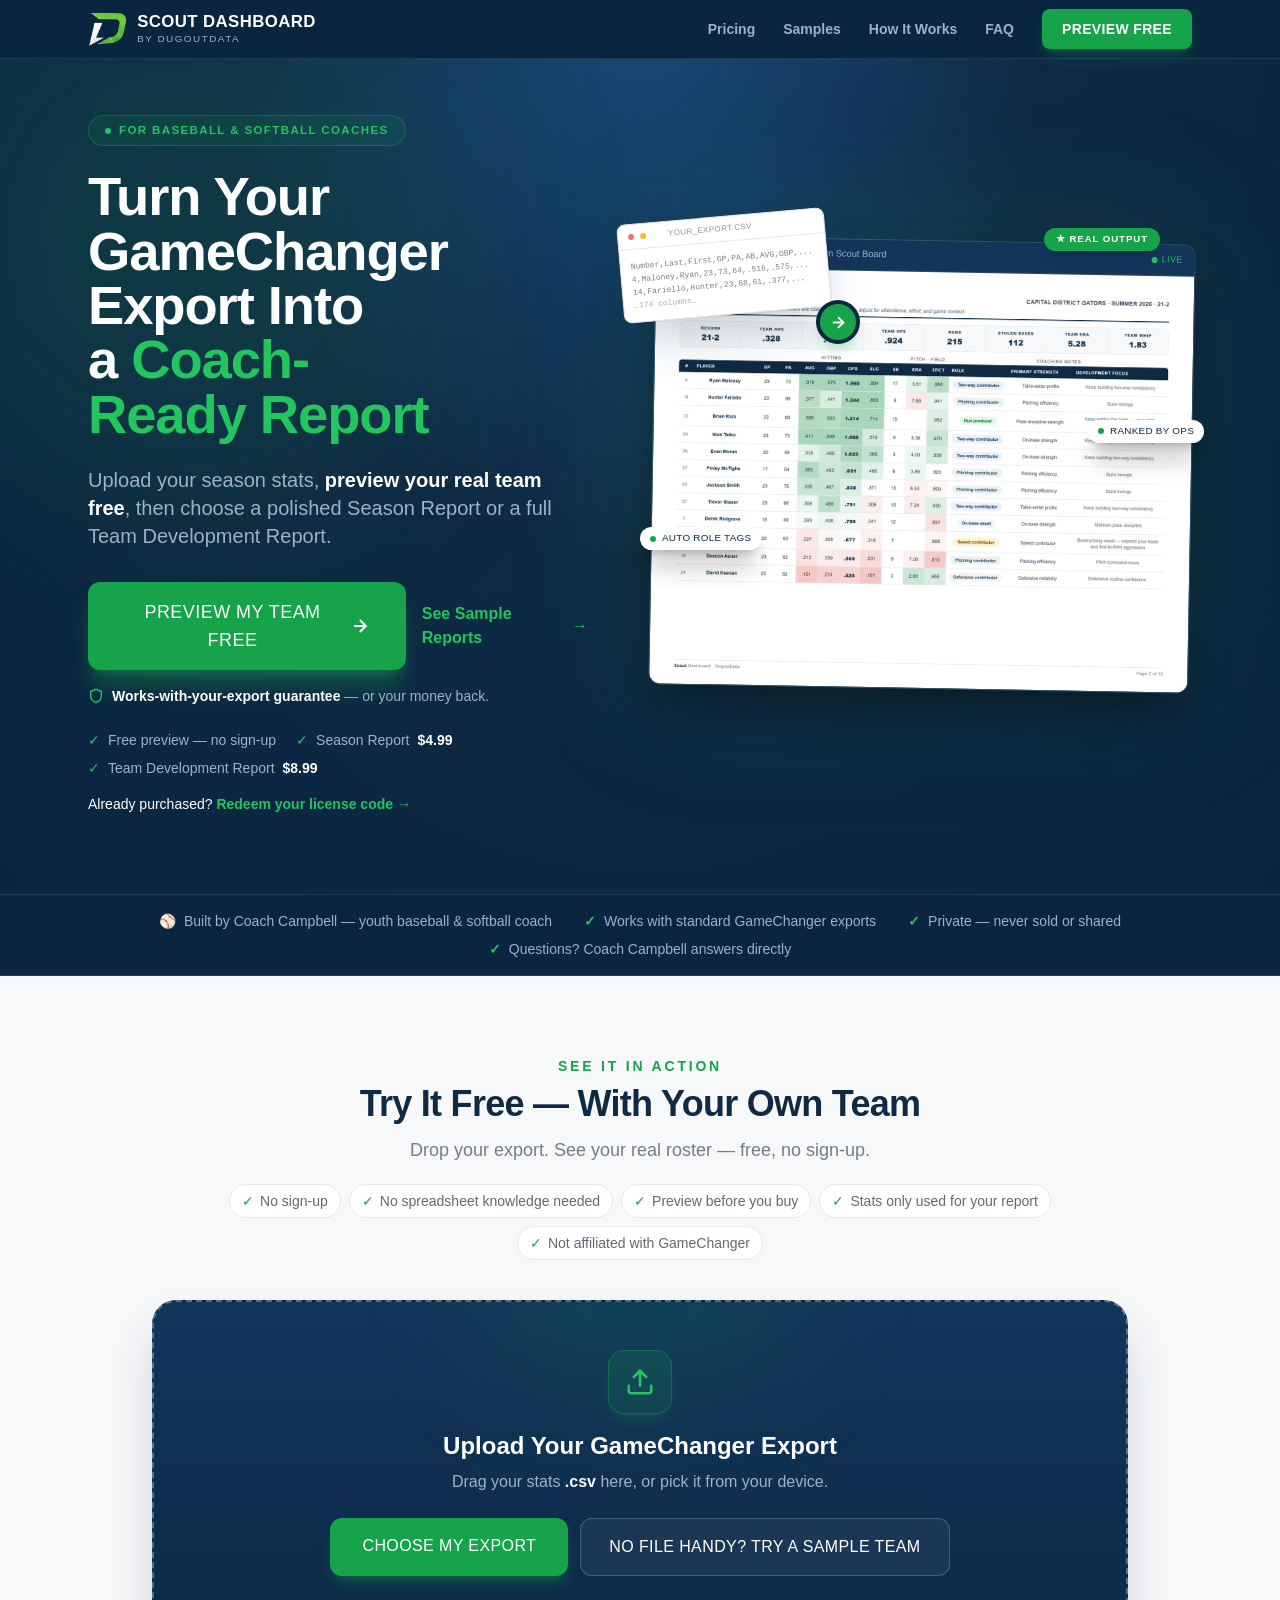
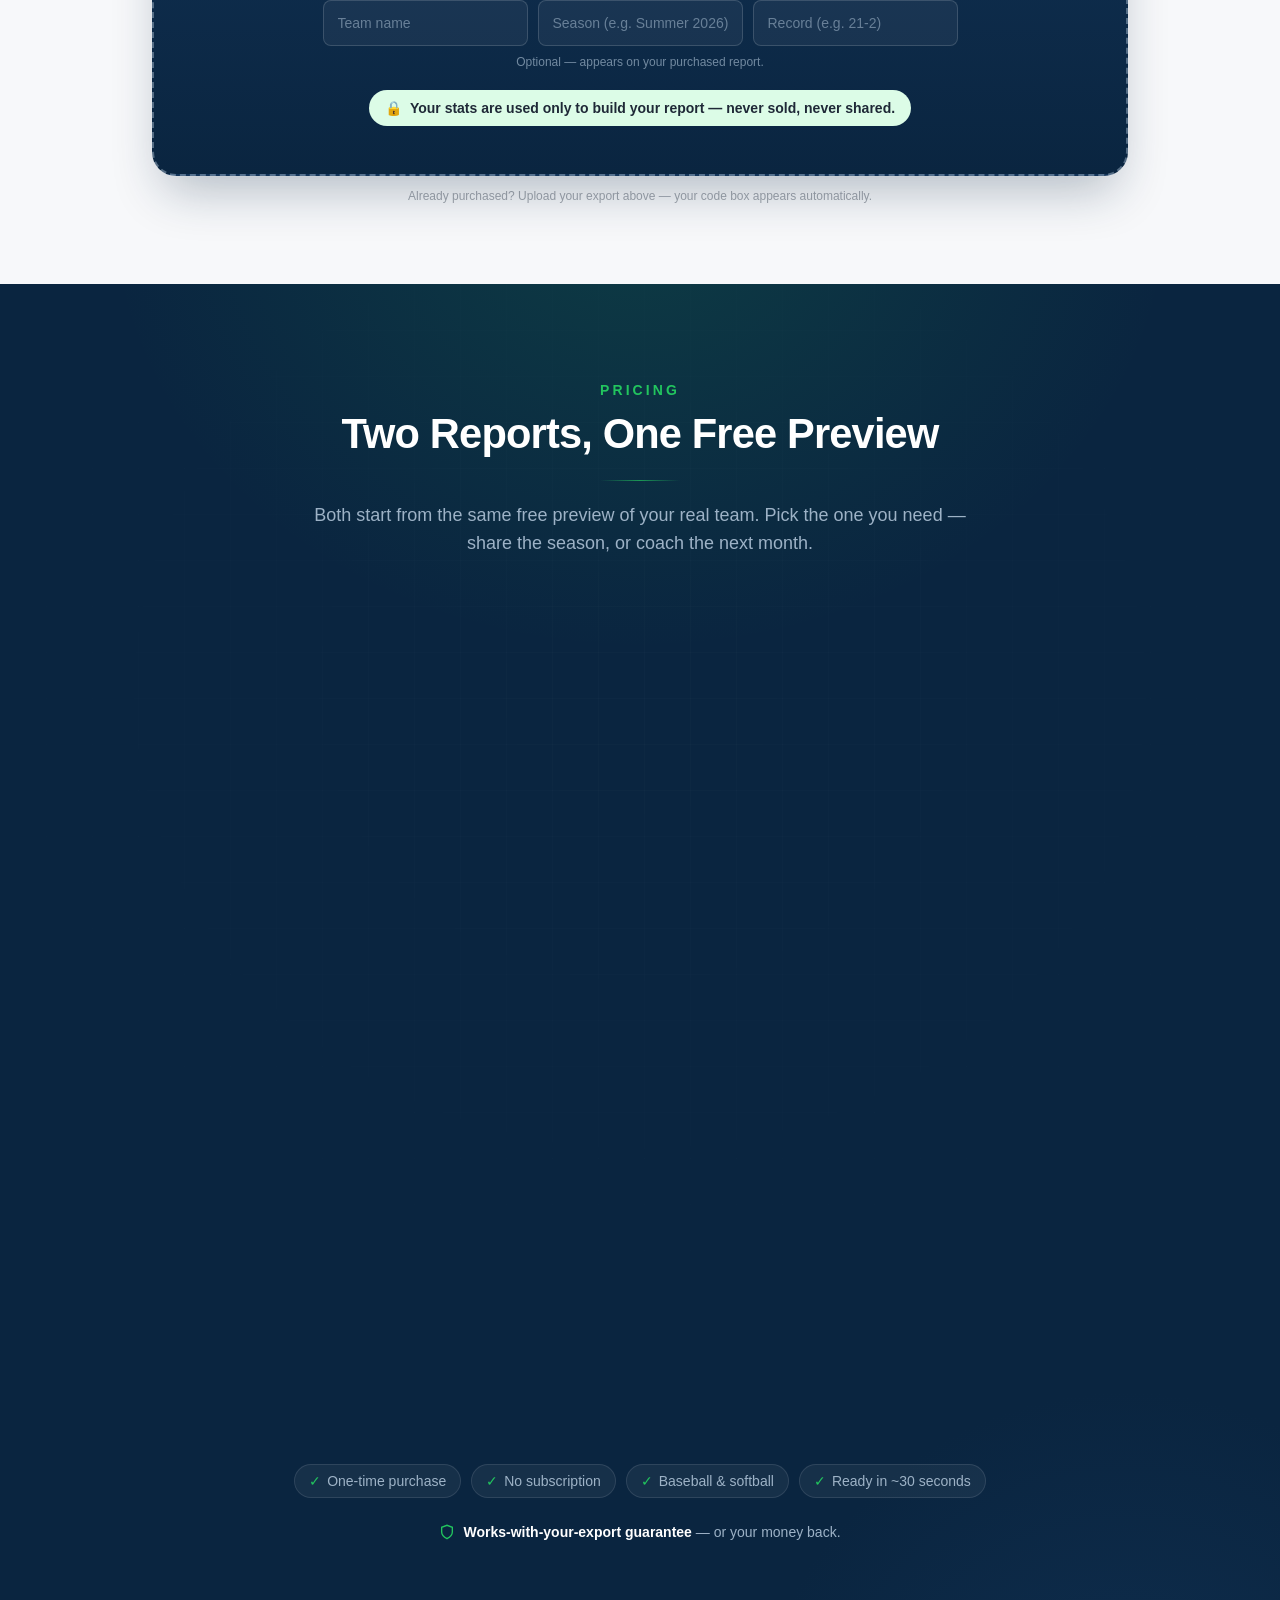
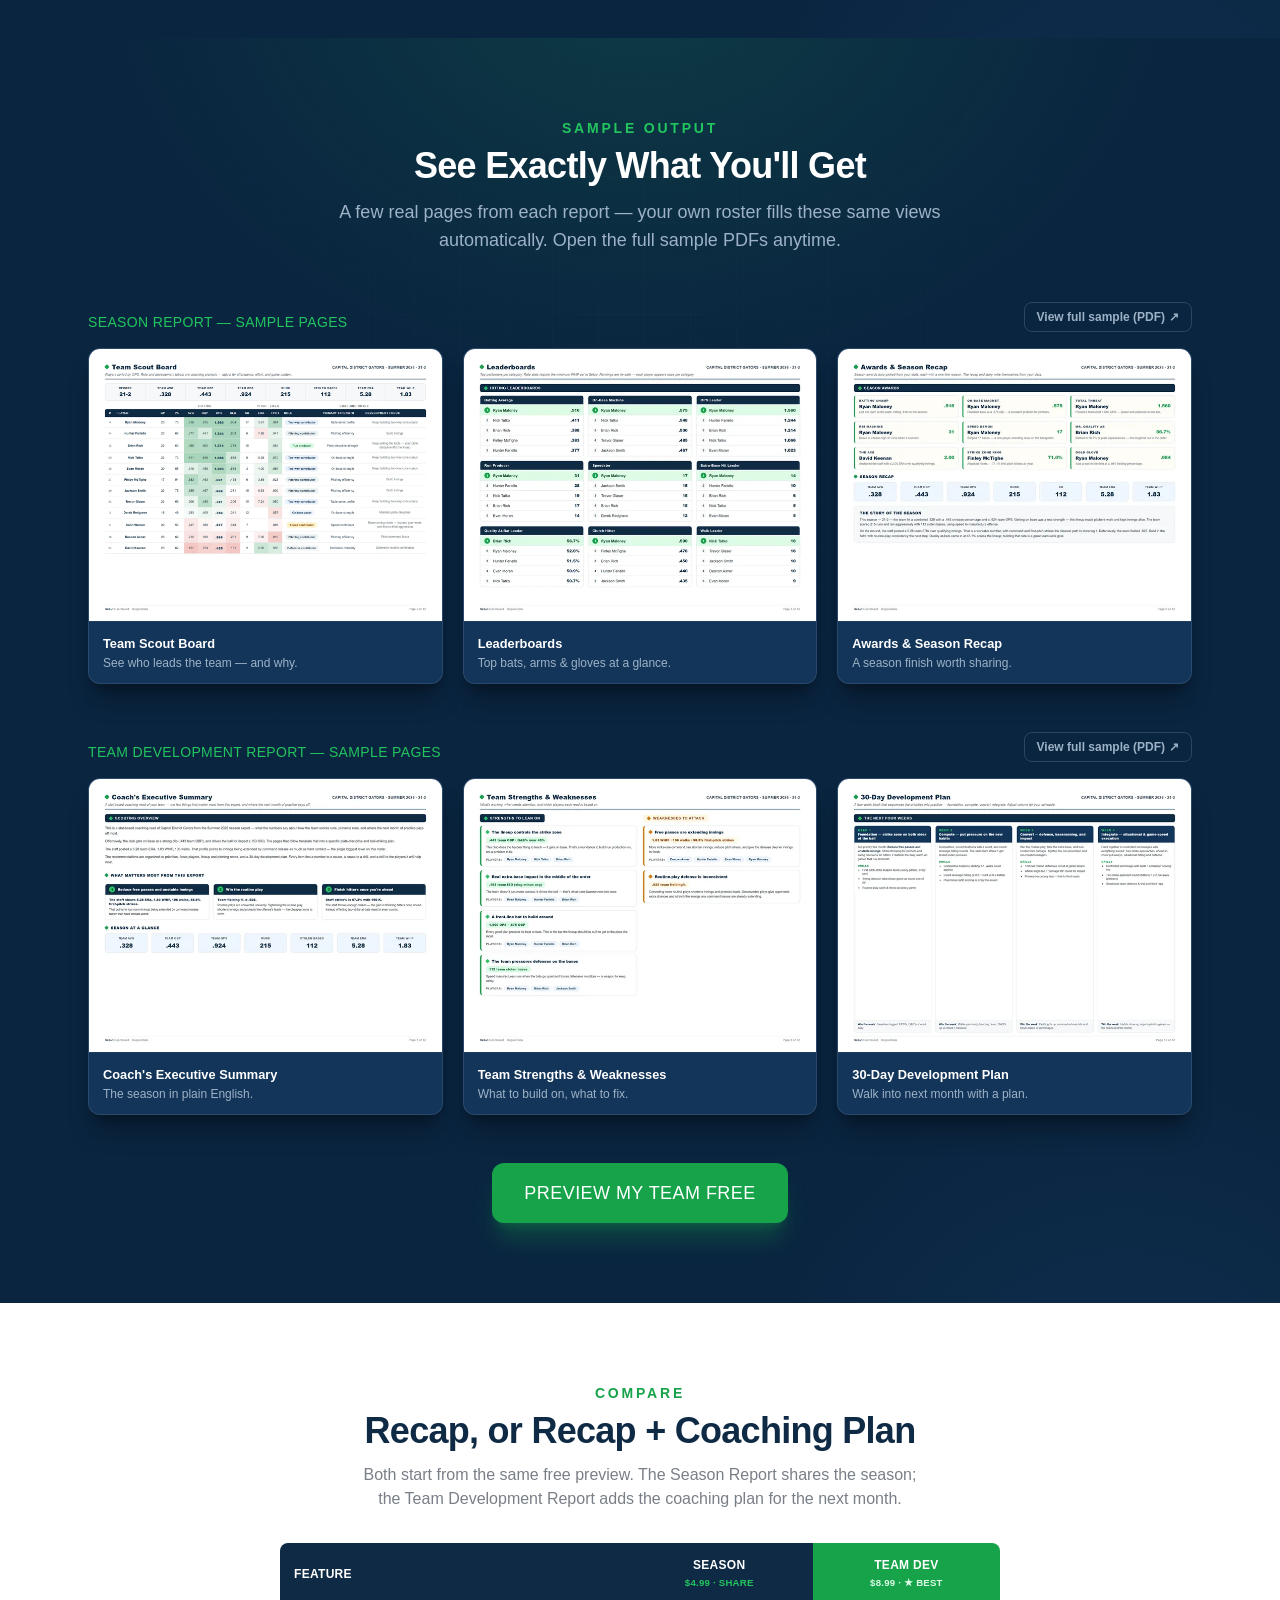
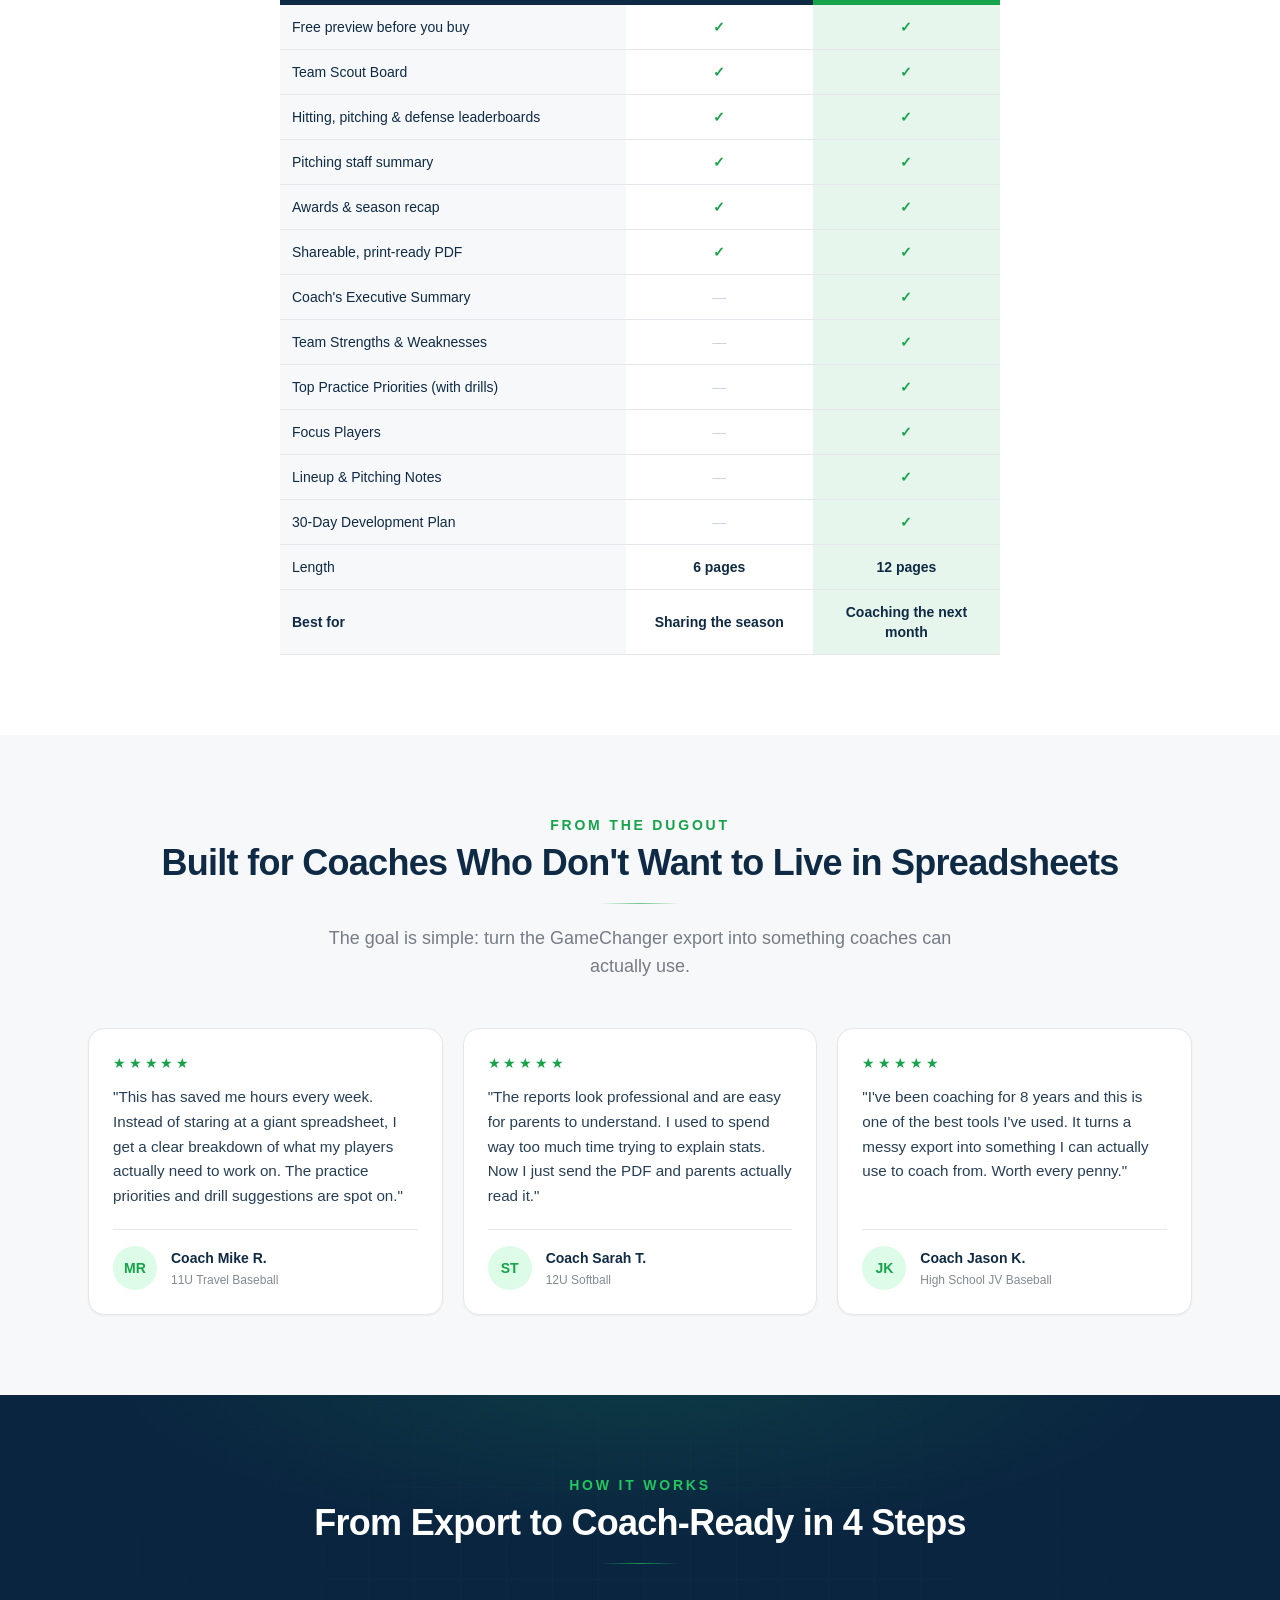
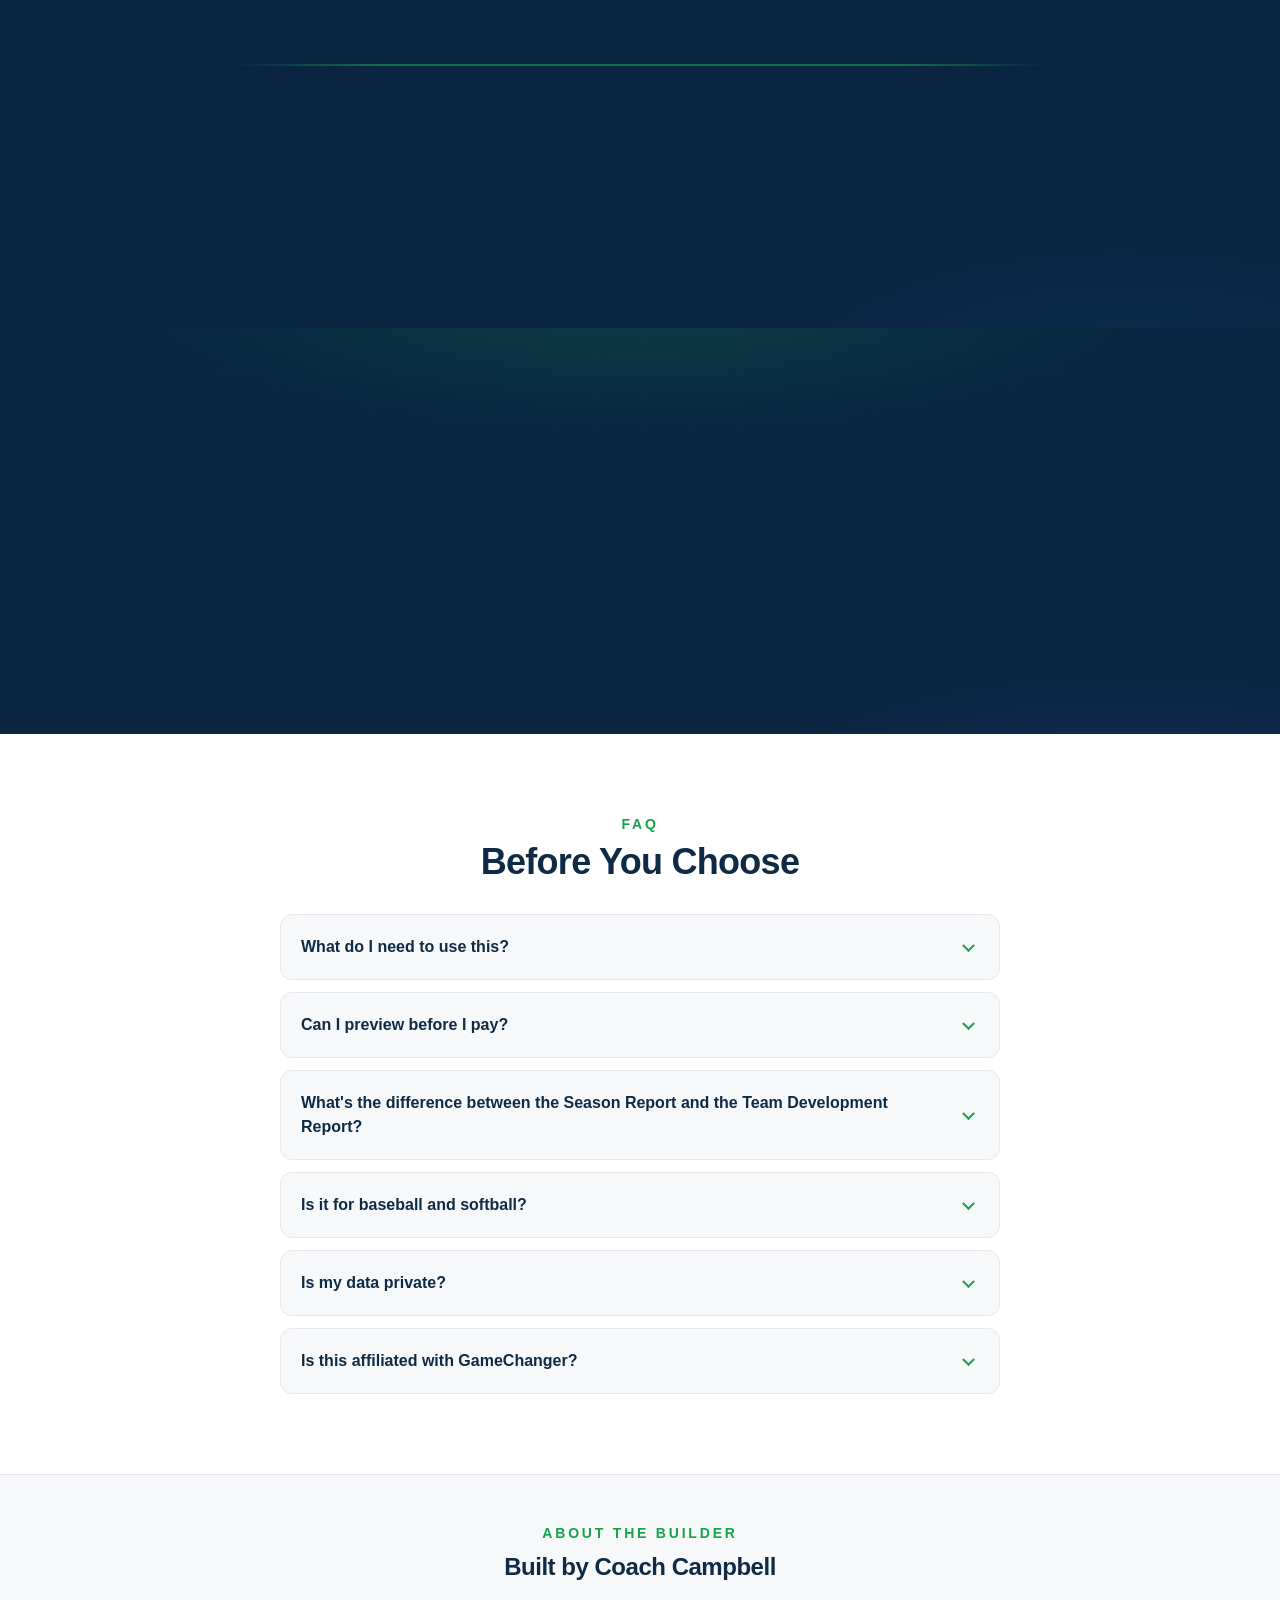
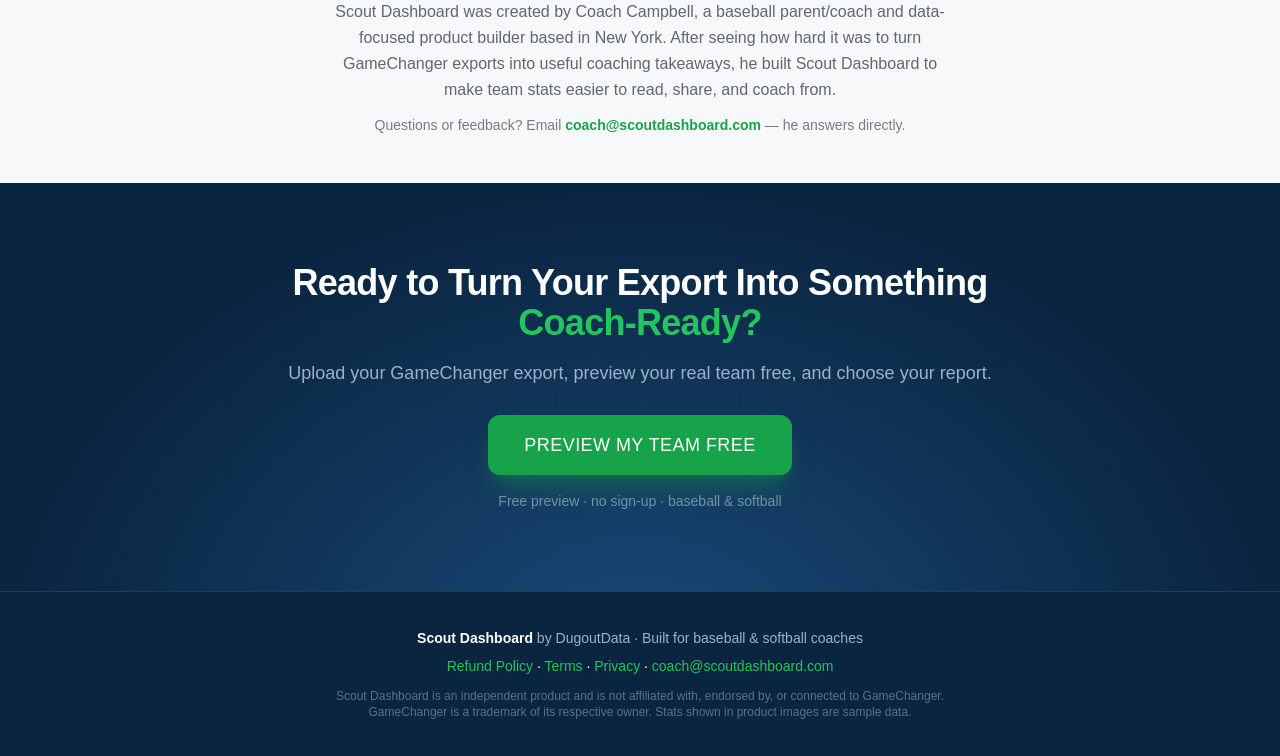
==== index.html @ 9c399e9b "Add inbox confirmation to download success message" ====
<!DOCTYPE html>
<html lang="en">
<head>
<meta charset="UTF-8">
<meta name="viewport" content="width=device-width, initial-scale=1.0">
<title>Scout Dashboard — GameChanger Export → Coach-Ready Report</title>
<meta name="description" content="Upload your GameChanger export and preview your real team free — then choose a Season Report ($4.99) or Team Development Report ($8.99). No sign-up.">
<link rel="canonical" href="https://www.scoutdashboard.com/">
<meta property="og:type" content="website">
<meta property="og:url" content="https://www.scoutdashboard.com/">
<meta property="og:site_name" content="Scout Dashboard by DugoutData">
<meta property="og:title" content="Scout Dashboard — Your GameChanger Export, Coach-Ready">
<meta property="og:description" content="Upload your export. Preview your real team free. Choose the report you need.">
<meta property="og:image" content="https://www.scoutdashboard.com/img/season1.png">
<meta property="og:image:width" content="2112">
<meta property="og:image:height" content="1632">
<meta name="twitter:card" content="summary_large_image">
<meta name="twitter:title" content="Scout Dashboard — Your GameChanger Export, Coach-Ready">
<meta name="twitter:description" content="Upload your GameChanger export and preview your real team free — then choose a Season Report ($4.99) or Team Development Report ($8.99). No sign-up.">
<meta name="twitter:image" content="https://www.scoutdashboard.com/img/season1.png">
<script type="application/ld+json">
{
  "@context": "https://schema.org",
  "@type": "Product",
  "name": "Scout Dashboard",
  "brand": { "@type": "Brand", "name": "DugoutData" },
  "description": "Turn your GameChanger stats export into coach-ready reports for baseball and softball coaches.",
  "image": [
    "https://www.scoutdashboard.com/img/season1.webp",
    "https://www.scoutdashboard.com/img/season2.webp",
    "https://www.scoutdashboard.com/img/season5.webp",
    "https://www.scoutdashboard.com/img/team_dev1.webp",
    "https://www.scoutdashboard.com/img/team_dev6.webp"
  ],
  "url": "https://www.scoutdashboard.com/",
  "hasMerchantReturnPolicy": {
    "@type": "MerchantReturnPolicy",
    "applicableCountry": "US",
    "returnPolicyCategory": "https://schema.org/MerchantReturnFiniteReturnWindow",
    "merchantReturnDays": 14,
    "returnMethod": "https://schema.org/ReturnShipmentNotRequired",
    "returnFees": "https://schema.org/FreeReturn"
  },
  "offers": [
    {
      "@type": "Offer",
      "name": "Season Report",
      "sku": "season-report",
      "price": "4.99",
      "priceCurrency": "USD",
      "availability": "https://schema.org/InStock",
      "priceValidUntil": "2027-01-01",
      "url": "https://www.scoutdashboard.com/#demo",
      "seller": { "@type": "Organization", "name": "DugoutData" },
      "shippingDetails": {
        "@type": "OfferShippingDetails",
        "shippingRate": { "@type": "MonetaryAmount", "value": "0", "currency": "USD" },
        "shippingDestination": { "@type": "DefinedRegion", "addressCountry": "US" },
        "deliveryTime": {
          "@type": "ShippingDeliveryTime",
          "handlingTime": { "@type": "QuantitativeValue", "minValue": 0, "maxValue": 0, "unitCode": "MIN" },
          "transitTime": { "@type": "QuantitativeValue", "minValue": 0, "maxValue": 1, "unitCode": "MIN" }
        }
      }
    },
    {
      "@type": "Offer",
      "name": "Team Development Report",
      "sku": "team-dev-report",
      "price": "8.99",
      "priceCurrency": "USD",
      "availability": "https://schema.org/InStock",
      "priceValidUntil": "2027-01-01",
      "url": "https://www.scoutdashboard.com/#demo",
      "seller": { "@type": "Organization", "name": "DugoutData" },
      "shippingDetails": {
        "@type": "OfferShippingDetails",
        "shippingRate": { "@type": "MonetaryAmount", "value": "0", "currency": "USD" },
        "shippingDestination": { "@type": "DefinedRegion", "addressCountry": "US" },
        "deliveryTime": {
          "@type": "ShippingDeliveryTime",
          "handlingTime": { "@type": "QuantitativeValue", "minValue": 0, "maxValue": 0, "unitCode": "MIN" },
          "transitTime": { "@type": "QuantitativeValue", "minValue": 0, "maxValue": 1, "unitCode": "MIN" }
        }
      }
    }
  ]
}
</script>
<script type="application/ld+json">
{
  "@context": "https://schema.org",
  "@type": "FAQPage",
  "mainEntity": [
    {
      "@type": "Question",
      "name": "What do I need to use this?",
      "acceptedAnswer": {
        "@type": "Answer",
        "text": "A GameChanger baseball or softball stats export (the .csv you download from GameChanger). Upload it here and preview your team for free."
      }
    },
    {
      "@type": "Question",
      "name": "Can I preview before I pay?",
      "acceptedAnswer": {
        "@type": "Answer",
        "text": "Yes. Upload your export and preview your team leaderboard and top player cards before choosing a product. No sign-up required."
      }
    },
    {
      "@type": "Question",
      "name": "What's the difference between the Season Report and the Team Development Report?",
      "acceptedAnswer": {
        "@type": "Answer",
        "text": "The Season Report is a polished 6-page recap — Scout Board, leaderboards, pitching staff, and awards. The Team Development Report includes all of that (12 pages total) plus a coaching analysis: executive summary, strengths and weaknesses, practice priorities with drills, focus players, lineup and pitching notes, and a 30-day plan."
      }
    },
    {
      "@type": "Question",
      "name": "Is it for baseball and softball?",
      "acceptedAnswer": {
        "@type": "Answer",
        "text": "Both. GameChanger exports the same stat categories for each, so everything works identically — travel, rec, Little League, or school ball."
      }
    },
    {
      "@type": "Question",
      "name": "Is my data private?",
      "acceptedAnswer": {
        "@type": "Answer",
        "text": "Yes. Your stats are used only to generate your preview and files. They are never sold or shared, and there's no account to create."
      }
    },
    {
      "@type": "Question",
      "name": "Is this affiliated with GameChanger?",
      "acceptedAnswer": {
        "@type": "Answer",
        "text": "No. Scout Dashboard is an independent product built to work with GameChanger exports. It is not affiliated with, endorsed by, or connected to GameChanger."
      }
    }
  ]
}
</script>
<script type="application/ld+json">
[
  {
    "@context": "https://schema.org",
    "@type": "Organization",
    "@id": "https://www.scoutdashboard.com/#organization",
    "name": "DugoutData",
    "url": "https://www.scoutdashboard.com/",
    "logo": "https://www.scoutdashboard.com/img/logo.png",
    "contactPoint": {
      "@type": "ContactPoint",
      "email": "coach@scoutdashboard.com",
      "contactType": "customer support"
    }
  },
  {
    "@context": "https://schema.org",
    "@type": "WebSite",
    "@id": "https://www.scoutdashboard.com/#website",
    "name": "Scout Dashboard",
    "url": "https://www.scoutdashboard.com/",
    "publisher": { "@id": "https://www.scoutdashboard.com/#organization" }
  }
]
</script>
<script type="application/ld+json">
{
  "@context": "https://schema.org",
  "@type": "BreadcrumbList",
  "itemListElement": [
    { "@type": "ListItem", "position": 1, "name": "Home", "item": "https://www.scoutdashboard.com/" },
    { "@type": "ListItem", "position": 2, "name": "Scout Dashboard", "item": "https://www.scoutdashboard.com/" }
  ]
}
</script>
<link rel="preload" as="image" href="img/season1.webp" fetchpriority="high">
<link rel="icon" href="img/logo.png" type="image/png">
<link rel="stylesheet" href="/fonts.css">
<link rel="stylesheet" href="/tailwind.min.css">

<!-- Google Analytics GA4 -->
<script async src="https://www.googletagmanager.com/gtag/js?id=G-H90TGMFLSC"></script>
<script>
  window.dataLayer = window.dataLayer || [];
  function gtag(){dataLayer.push(arguments);}
  gtag('js', new Date());
  gtag('config', 'G-H90TGMFLSC');
</script>

<!-- META / TIKTOK PIXEL BASE CODE GOES HERE (before paid traffic) -->

<!-- ════════════════════════════════════════════════════════════════
     RETAINED CSS — styles the content the interactive tool GENERATES at
     runtime (preview tiles, leaderboard table, player cards) and the
     hidden printable report. These are emitted by JS as fixed class
     names, so they live here rather than as Tailwind utilities. Do not
     rename without updating the tool's render functions.
     ════════════════════════════════════════════════════════════════ -->
<style>
  html{scroll-behavior:smooth;scroll-padding-top:74px}
  body{font-family:'Inter',Arial,sans-serif}
  h1,h2,h3,.font-display{font-family:'Oswald',Arial,sans-serif}
  h1,h2{letter-spacing:-.02em}

  /* dropzone drag state (JS toggles .drag) */
  #dropzone.drag{border-color:#16A34A!important;background:#0d2f4d!important}

  /* ── preview: glance stat tiles ── */
  .glance{display:grid;grid-template-columns:repeat(3,1fr);gap:14px;margin:4px 0 26px}
  .gtile{background:#0F2A44;border-radius:14px;padding:20px;text-align:center;color:#fff}
  .gtile .gl{font-size:.72rem;color:#9DB2C6;text-transform:uppercase;letter-spacing:1.2px;margin-bottom:6px}
  .gtile .gv{font-family:'Oswald',sans-serif;font-size:1.5rem;font-weight:700;color:#22C55E;line-height:1.15}
  .gtile .gs{font-size:.8rem;color:#9DB2C6;margin-top:4px}

  /* ── preview/report section heads ── */
  .res-h{font-family:'Oswald',sans-serif;text-transform:uppercase;letter-spacing:.5px;color:#0F2A44;font-size:1.2rem;margin:8px 0 12px;display:flex;align-items:center;gap:10px}
  .res-h .tag{background:#DCFCE7;color:#16A34A;font-size:.62rem;font-weight:700;letter-spacing:1px;padding:3px 10px;border-radius:999px;font-family:'Inter',sans-serif}

  /* ── preview/report leaderboard table ── */
  .lb{background:#fff;border:1px solid #E5E7EB;border-radius:14px;overflow:hidden;box-shadow:0 4px 18px rgba(15,42,68,.06)}
  .lb table{width:100%;border-collapse:collapse}
  .lb th{background:#34495E;color:#fff;font-family:'Oswald',sans-serif;font-size:.74rem;letter-spacing:.5px;text-transform:uppercase;padding:11px 12px;text-align:center}
  .lb th:nth-child(2){text-align:left}
  .lb td{padding:11px 12px;text-align:center;font-size:.9rem;border-bottom:1px solid #E5E7EB;color:#374151}
  .lb td:nth-child(2){text-align:left;font-weight:600;color:#1F2937}
  .lb tr:last-child td{border-bottom:none}
  .lb tr.top td{background:#DCFCE7}
  .lb .rk{font-family:'Oswald',sans-serif;font-weight:700;color:#6B7280}
  .lb .ops{font-weight:700;color:#16A34A}

  /* ── preview/report player cards ── */
  .pcards{display:grid;grid-template-columns:repeat(3,1fr);gap:16px}
  .pcard{background:#fff;border:1px solid #E5E7EB;border-radius:14px;overflow:hidden;box-shadow:0 4px 18px rgba(15,42,68,.06)}
  .pcard .ph{background:#0F2A44;color:#fff;padding:14px 16px;display:flex;align-items:center;gap:12px}
  .pcard .pn{width:40px;height:40px;border-radius:50%;background:#16A34A;display:flex;align-items:center;justify-content:center;font-family:'Oswald',sans-serif;font-weight:700;font-size:1.05rem;flex-shrink:0;color:#fff}
  .pcard .pnm{font-family:'Oswald',sans-serif;font-size:1rem;line-height:1.2;text-transform:uppercase}
  .pcard .pgp{font-size:.72rem;color:#9DB2C6}
  .pcard .ptiles{display:grid;grid-template-columns:1fr 1fr;gap:1px;background:#E5E7EB}
  .pcard .pt{background:#fff;padding:11px;text-align:center}
  .pcard .pt .l{font-size:.66rem;color:#6B7280;text-transform:uppercase;letter-spacing:.5px}
  .pcard .pt .v{font-family:'Oswald',sans-serif;font-size:1.2rem;font-weight:700;color:#1F2937}
  .pcard .pt.arm .v{color:#B7791F}

  /* ════ on-brand elevation: shared atmosphere, motion & card polish ════ */
  /* reusable atmospheric backdrop for dark sections (glow + faint grid) */
  .atmos{position:relative;overflow:hidden}
  .atmos::before{content:"";position:absolute;inset:0;pointer-events:none;
    background:
      radial-gradient(58% 46% at 50% -6%, rgba(34,197,94,.14), transparent 72%),
      radial-gradient(42% 42% at 88% 112%, rgba(19,53,90,.6), transparent 72%);}
  .atmos::after{content:"";position:absolute;inset:0;pointer-events:none;opacity:.5;
    background-image:linear-gradient(rgba(255,255,255,.03) 1px,transparent 1px),
      linear-gradient(90deg,rgba(255,255,255,.03) 1px,transparent 1px);
    background-size:46px 46px;
    -webkit-mask-image:radial-gradient(70% 60% at 50% 30%,#000,transparent 82%);
    mask-image:radial-gradient(70% 60% at 50% 30%,#000,transparent 82%);}
  .atmos > *{position:relative;z-index:1}

  /* card lift + image zoom on hover */
  .lift{transition:transform .4s cubic-bezier(.2,.7,.2,1),box-shadow .4s,border-color .4s}
  .lift:hover{transform:translateY(-6px)}
  .pcardx{transition:transform .4s cubic-bezier(.2,.7,.2,1),box-shadow .4s,border-color .4s}
  .pcardx:hover{transform:translateY(-6px)}
  .shot{transition:transform .55s cubic-bezier(.2,.7,.2,1);will-change:transform}
  .pcardx:hover .shot{transform:scale(1.05)}
  .zoom img{transition:transform .55s cubic-bezier(.2,.7,.2,1)}
  .zoom:hover img{transform:scale(1.06)}
  .tierbar{height:4px;width:100%;flex:0 0 auto}

  /* How-it-works connector line (desktop only) */
  .steps{position:relative}
  @media(min-width:1024px){
    .steps::before{content:"";position:absolute;top:52px;left:13%;right:13%;height:2px;z-index:0;
      background:linear-gradient(90deg,transparent,rgba(34,197,94,.45) 18%,rgba(34,197,94,.45) 82%,transparent)}
  }

  /* hero entrance + floating accent (motion-safe; visible by default) */
  @keyframes hrise{from{opacity:0;transform:translateY(20px)}to{opacity:1;transform:none}}
  @keyframes floaty{0%,100%{transform:translateY(0) rotate(2deg)}50%{transform:translateY(-12px) rotate(2deg)}}
  @media (prefers-reduced-motion: no-preference){
    .hrise{opacity:0;animation:hrise .7s cubic-bezier(.2,.7,.2,1) forwards}
    .hrise.d1{animation-delay:.06s}.hrise.d2{animation-delay:.16s}
    .hrise.d3{animation-delay:.26s}.hrise.d4{animation-delay:.36s}
    .float{animation:floaty 6.5s ease-in-out infinite}
  }

  /* FAQ chevrons + hover */
  .faq summary{position:relative;padding-right:2rem;transition:color .2s}
  .faq summary::after{content:"";position:absolute;right:.35rem;top:50%;width:9px;height:9px;
    border-right:2px solid #16A34A;border-bottom:2px solid #16A34A;
    transform:translateY(-65%) rotate(45deg);transition:transform .25s}
  .faq details[open] summary::after{transform:translateY(-35%) rotate(225deg)}
  .faq details{transition:border-color .2s,box-shadow .2s}
  .faq details:hover{border-color:rgba(22,163,74,.45)}

  /* scroll reveal — progressive enhancement only (visible by default) */
  @supports (animation-timeline: view()){
    @media (prefers-reduced-motion: no-preference){
      .reveal{opacity:0;transform:translateY(26px);
        animation:revealIn linear both;animation-timeline:view();
        animation-range:entry 2% cover 24%}
    }
  }
  @keyframes revealIn{to{opacity:1;transform:none}}

  @media(max-width:640px){
    .glance,.pcards{grid-template-columns:1fr}
    .lb th:nth-child(3),.lb td:nth-child(3),.lb th:nth-child(4),.lb td:nth-child(4){display:none}
  }

  /* ── hidden printable report (client-side $4.99 fallback; only this prints) ── */
  #reportDoc{display:none}
  @media print{
    @page{margin:.5in}
    body{background:#fff!important}
    body > *:not(#reportDoc){display:none!important}
    #reportDoc{display:block!important}
  }
  .rep-head{background:#0F2A44;color:#fff;padding:24px 28px;border-radius:12px;margin-bottom:22px}
  .rep-head .rk{color:#22C55E;font-family:'Oswald',sans-serif;letter-spacing:2px;font-size:.8rem;text-transform:uppercase}
  .rep-head h2{font-family:'Oswald',sans-serif;font-size:1.8rem;text-transform:uppercase;margin:4px 0}
  .rep-head .rsub{color:#9DB2C6;font-size:.9rem}
  .rep-sec{font-family:'Oswald',sans-serif;text-transform:uppercase;letter-spacing:.5px;color:#0F2A44;font-size:1.2rem;margin:18px 0 10px}
  .rep-foot{margin-top:18px;border-top:1px solid #E5E7EB;padding-top:10px;color:#6B7280;font-size:.75rem;text-align:center}
</style>
</head>

<body class="bg-navy3 text-white font-sans antialiased">

<!-- ════════════════ STICKY NAV ════════════════ -->
<header class="sticky top-0 z-50 bg-navy3/95 backdrop-blur border-b border-white/10">
  <nav class="max-w-6xl mx-auto px-4 sm:px-6 h-[58px] flex items-center justify-between">
    <a href="#top" class="flex items-center gap-2.5">
      <img src="img/logo.png" alt="DugoutData" class="h-9 w-auto" width="125" height="115">
      <span class="leading-tight">
        <span class="block font-display font-bold tracking-wide text-white text-[1.05rem]">SCOUT DASHBOARD</span>
        <span class="block text-[.62rem] tracking-[.15em] text-ltblue uppercase">by DugoutData</span>
      </span>
    </a>
    <div class="hidden md:flex items-center gap-7 text-sm font-semibold text-ltblue">
      <a href="#pricing" class="hover:text-white">Pricing</a>
      <a href="#gallery" class="hover:text-white">Samples</a>
      <a href="#how" class="hover:text-white">How It Works</a>
      <a href="#faq" class="hover:text-white">FAQ</a>
      <a href="#demo" class="bg-green hover:bg-green2 text-white font-display uppercase tracking-wide px-5 py-2.5 rounded-lg shadow-lg shadow-green/30">Preview Free</a>
    </div>
    <!-- mobile hamburger -->
    <button id="navToggle" class="md:hidden p-2 -mr-2 text-white" aria-label="Menu">
      <svg width="26" height="26" viewBox="0 0 24 24" fill="none" stroke="currentColor" stroke-width="2"><path d="M3 6h18M3 12h18M3 18h18"/></svg>
    </button>
  </nav>
  <!-- mobile menu (toggled) -->
  <div id="navMenu" class="md:hidden hidden border-t border-white/10 bg-navy3 px-4 py-3 space-y-1">
    <a href="#pricing" class="block py-2 text-ltblue font-semibold">Pricing</a>
    <a href="#gallery" class="block py-2 text-ltblue font-semibold">Samples</a>
    <a href="#how" class="block py-2 text-ltblue font-semibold">How It Works</a>
    <a href="#faq" class="block py-2 text-ltblue font-semibold">FAQ</a>
    <a href="#demo" class="block mt-2 text-center bg-green text-white font-display uppercase tracking-wide px-5 py-3 rounded-lg">Preview Free</a>
  </div>
</header>

<!-- ════════════════ HERO ════════════════ -->
<section id="top" class="relative overflow-hidden">
  <div class="absolute inset-0 bg-[radial-gradient(ellipse_at_50%_-10%,#1A4A7A_0%,#0F2A44_45%,#0A2540_100%)]"></div>
  <!-- faint grid texture, faded toward edges -->
  <div class="absolute inset-0 pointer-events-none opacity-50 [background-image:linear-gradient(rgba(255,255,255,.035)_1px,transparent_1px),linear-gradient(90deg,rgba(255,255,255,.035)_1px,transparent_1px)] [background-size:48px_48px] [mask-image:radial-gradient(75%_70%_at_50%_25%,#000,transparent_85%)] [-webkit-mask-image:radial-gradient(75%_70%_at_50%_25%,#000,transparent_85%)]"></div>
  <!-- soft green glow, top-left -->
  <div class="absolute -top-24 -left-24 w-[34rem] h-[34rem] bg-green2/10 blur-[100px] rounded-full pointer-events-none"></div>
  <div class="relative max-w-6xl mx-auto px-4 sm:px-6 pt-14 pb-14 sm:pb-20 grid lg:grid-cols-[1fr_1.08fr] gap-12 lg:gap-16 items-center">
    <!-- ── LEFT: message + CTA ── -->
    <div>
      <span class="hrise d1 inline-flex items-center gap-2 bg-green/10 border border-green/40 text-green2 font-display uppercase tracking-[.12em] text-[.72rem] font-semibold px-4 py-1.5 rounded-full mb-6"><span class="w-1.5 h-1.5 rounded-full bg-green2"></span>For Baseball &amp; Softball Coaches</span>
      <h1 class="hrise d1 font-display font-bold text-white leading-[1.04] text-[2.5rem] sm:text-5xl lg:text-[3.4rem] [text-wrap:balance]">
        Turn Your GameChanger Export Into a <span class="text-green2">Coach-Ready Report</span>
      </h1>
      <p class="hrise d2 mt-6 text-ltblue text-lg sm:text-xl max-w-lg">
        Upload your season stats, <b class="text-white">preview your real team free</b>, then choose a polished Season Report or a full Team Development Report.
      </p>
      <div class="hrise d3 mt-8 flex flex-col sm:flex-row sm:items-center gap-4">
        <a href="#demo" class="group bg-green hover:bg-green2 text-white text-center font-display uppercase tracking-wide text-lg px-9 py-4 rounded-xl shadow-xl shadow-green/40 hover:shadow-green/60 hover:-translate-y-0.5 transition inline-flex items-center justify-center gap-2.5">
          Preview My Team Free
          <svg class="transition-transform group-hover:translate-x-1" width="20" height="20" viewBox="0 0 24 24" fill="none" stroke="currentColor" stroke-width="2.4" stroke-linecap="round" stroke-linejoin="round"><line x1="5" y1="12" x2="19" y2="12"/><polyline points="12 5 19 12 12 19"/></svg>
        </a>
        <a href="#gallery" class="text-green2 hover:text-white font-semibold inline-flex items-center justify-center gap-1.5 transition">See Sample Reports <span aria-hidden="true">→</span></a>
      </div>
      <p class="hrise d3 mt-4 text-sm text-ltblue flex items-center gap-2">
        <svg width="16" height="16" viewBox="0 0 24 24" fill="none" stroke="currentColor" stroke-width="2" class="text-green2 shrink-0"><path d="M12 22s8-4 8-10V5l-8-3-8 3v7c0 6 8 10 8 10z"/></svg>
        <span><b class="text-white">Works-with-your-export guarantee</b> — or your money back.</span>
      </p>
      <div class="hrise d4 mt-6 flex flex-wrap gap-x-5 gap-y-2 text-sm text-ltblue">
        <span class="flex items-center gap-2"><span class="text-green2">✓</span> Free preview — no sign-up</span>
        <span class="flex items-center gap-2"><span class="text-green2">✓</span> Season Report <b class="text-white">$4.99</b></span>
        <span class="flex items-center gap-2"><span class="text-green2">✓</span> Team Development Report <b class="text-white">$8.99</b></span>
      </div>
      <p class="hrise d4 mt-4 text-sm text-ltblue/55">Already purchased? <a href="#demo" onclick="window._redeemMode=true" class="text-green2 font-semibold hover:underline transition">Redeem your license code →</a></p>
    </div>

    <!-- ── RIGHT: before → after (messy export turns into a real report page) ── -->
    <div class="hrise d3 relative sm:px-6 lg:px-0">
      <div class="absolute -inset-4 bg-green2/10 blur-3xl rounded-[2rem] pointer-events-none"></div>

      <!-- "real output" badge -->
      <span class="hidden sm:inline-flex absolute -top-3 right-4 lg:right-8 z-30 items-center gap-1.5 bg-green text-white text-[.6rem] font-display uppercase tracking-widest font-bold px-3 py-1 rounded-full shadow-lg">★ Real output</span>

      <!-- AFTER: browser-framed Scout Board -->
      <div class="relative z-10 rounded-xl overflow-hidden border border-white/15 shadow-2xl shadow-black/50 lg:rotate-1">
        <div class="flex items-center gap-1.5 bg-navy2 px-3 py-2 border-b border-white/10">
          <span class="w-2.5 h-2.5 rounded-full bg-red-400/70"></span><span class="w-2.5 h-2.5 rounded-full bg-amber-400/70"></span><span class="w-2.5 h-2.5 rounded-full bg-green-400/70"></span>
          <span class="ml-2 text-[.58rem] text-ltblue truncate">Scout Dashboard — Team Scout Board</span>
          <span class="ml-auto hidden sm:inline-flex items-center gap-1 text-[.55rem] font-display uppercase tracking-wider text-green2"><span class="w-1.5 h-1.5 rounded-full bg-green2"></span>Live</span>
        </div>
        <img src="img/season1.webp" srcset="img/season1-700.webp 700w, img/season1.webp 1400w" sizes="(max-width:640px) 100vw, 50vw" alt="Scout Dashboard Team Scout Board — every player ranked with roles and coaching notes" class="w-full" loading="eager" fetchpriority="high" width="1400" height="1082">
      </div>

      <!-- BEFORE chip: the raw export it came from (desktop overlay) -->
      <div class="hidden lg:block absolute -top-6 -left-8 z-20 w-52 -rotate-[5deg]">
        <div class="rounded-lg border border-line bg-white shadow-2xl shadow-navy/25 overflow-hidden ring-1 ring-black/5">
          <div class="flex items-center gap-1.5 px-2.5 py-1.5 border-b border-line">
            <span class="w-1.5 h-1.5 rounded-full bg-red-400"></span><span class="w-1.5 h-1.5 rounded-full bg-amber-400"></span><span class="w-1.5 h-1.5 rounded-full bg-green-500"></span>
            <span class="ml-1 text-[.5rem] text-ink/50 uppercase tracking-wider">your_export.csv</span>
          </div>
          <div class="p-2.5 font-mono text-[.5rem] leading-relaxed text-ink/60 whitespace-nowrap overflow-hidden">
            Number,Last,First,GP,PA,AB,AVG,OBP,...<br>4,Maloney,Ryan,23,73,64,.516,.575,...<br>14,Fariello,Hunter,23,68,61,.377,...<br><span class="text-ink/40">…174 columns…</span>
          </div>
        </div>
      </div>

      <!-- arrow: before → after -->
      <div class="hidden lg:flex absolute top-16 left-[10.5rem] z-30 w-9 h-9 rounded-full bg-green text-white items-center justify-center shadow-lg shadow-green/40 ring-4 ring-navy3">
        <svg width="17" height="17" viewBox="0 0 24 24" fill="none" stroke="currentColor" stroke-width="2.6" stroke-linecap="round" stroke-linejoin="round"><line x1="5" y1="12" x2="19" y2="12"/><polyline points="12 5 19 12 12 19"/></svg>
      </div>

      <!-- value callouts (desktop) — teach the value at a glance -->
      <span class="hidden lg:flex absolute top-[40%] -right-3 z-30 items-center gap-1.5 bg-white text-navy text-[.62rem] font-display uppercase tracking-wide px-2.5 py-1 rounded-full shadow-xl shadow-black/30"><span class="w-1.5 h-1.5 rounded-full bg-green"></span>Ranked by OPS</span>
      <span class="hidden lg:flex absolute top-[64%] -left-3 z-30 items-center gap-1.5 bg-white text-navy text-[.62rem] font-display uppercase tracking-wide px-2.5 py-1 rounded-full shadow-xl shadow-black/30"><span class="w-1.5 h-1.5 rounded-full bg-green"></span>Auto role tags</span>
    </div>
  </div>
</section>

<!-- ════════════════ TRUST STRIP ════════════════ -->
<div class="bg-navy3 border-y border-white/10">
  <div class="max-w-6xl mx-auto px-4 sm:px-6 py-4 flex flex-wrap justify-center gap-x-8 gap-y-2 text-sm text-ltblue">
    <span class="flex items-center gap-2"><span class="text-green2 font-bold">⚾</span> Built by Coach Campbell — youth baseball &amp; softball coach</span>
    <span class="flex items-center gap-2"><span class="text-green2 font-bold">✓</span> Works with standard GameChanger exports</span>
    <span class="flex items-center gap-2"><span class="text-green2 font-bold">✓</span> Private — never sold or shared</span>
    <span class="flex items-center gap-2"><span class="text-green2 font-bold">✓</span> Questions? Coach Campbell answers directly</span>
  </div>
</div>

<!-- ════════════════ LIVE TOOL: UPLOAD + INSTANT PREVIEW ════════════════
     The interactive tool is the #1 conversion driver. The dropzone (STAGE 1)
     and the live preview + product picker (STAGE 2) are PRESERVED VERBATIM
     from the working site — same element IDs the tool's JS depends on. -->
<section id="demo" class="bg-graybg text-ink py-16 sm:py-20">
  <div class="max-w-5xl mx-auto px-4 sm:px-6 text-center">
    <div class="text-green font-display uppercase tracking-[.2em] text-sm font-semibold">See It In Action</div>
    <h2 class="font-display font-bold text-navy text-3xl sm:text-4xl mt-2">Try It Free — With Your Own Team</h2>
    <p class="text-ink/60 text-lg max-w-xl mx-auto mt-3">Drop your export. See your real roster — free, no sign-up.</p>
    <div id="purchaseMsg" style="display:none" class="max-w-xl mx-auto mt-5 bg-greenhl border border-green/30 text-green-800 rounded-xl px-4 py-3 text-sm font-medium">✓ Purchase complete! Re-upload your GameChanger export below — your unlock box will appear automatically so you can paste the license key from your email.</div>
    <div class="flex flex-wrap justify-center gap-2 mt-5">
      <span class="inline-flex items-center gap-1.5 text-ink/70 text-xs sm:text-sm bg-white border border-line rounded-full px-3 py-1.5"><span class="text-green">✓</span> No sign-up</span>
      <span class="inline-flex items-center gap-1.5 text-ink/70 text-xs sm:text-sm bg-white border border-line rounded-full px-3 py-1.5"><span class="text-green">✓</span> No spreadsheet knowledge needed</span>
      <span class="inline-flex items-center gap-1.5 text-ink/70 text-xs sm:text-sm bg-white border border-line rounded-full px-3 py-1.5"><span class="text-green">✓</span> Preview before you buy</span>
      <span class="inline-flex items-center gap-1.5 text-ink/70 text-xs sm:text-sm bg-white border border-line rounded-full px-3 py-1.5"><span class="text-green">✓</span> Stats only used for your report</span>
      <span class="inline-flex items-center gap-1.5 text-ink/70 text-xs sm:text-sm bg-white border border-line rounded-full px-3 py-1.5"><span class="text-green">✓</span> Not affiliated with GameChanger</span>
    </div>

    <div class="mt-10 text-left">
      <!-- STAGE 1: dropzone (IDs preserved) -->
      <div id="dropzone" class="relative overflow-hidden bg-gradient-to-b from-navy2 to-navy3 ring-1 ring-white/5 border-[2.5px] border-dashed border-ltblue/50 rounded-3xl px-6 py-12 text-center cursor-pointer transition hover:border-green shadow-2xl shadow-navy/30">
        <div class="absolute -top-20 left-1/2 -translate-x-1/2 w-80 h-40 bg-green2/10 blur-3xl rounded-full pointer-events-none"></div>
        <div class="relative">
        <div class="mx-auto mb-4 w-16 h-16 rounded-2xl bg-green/15 border border-green/40 flex items-center justify-center text-green2 shadow-lg shadow-green/20">
          <svg width="30" height="30" viewBox="0 0 24 24" fill="none" stroke="currentColor" stroke-width="2" stroke-linecap="round" stroke-linejoin="round"><path d="M21 15v4a2 2 0 0 1-2 2H5a2 2 0 0 1-2-2v-4"/><polyline points="17 8 12 3 7 8"/><line x1="12" y1="3" x2="12" y2="15"/></svg>
        </div>
        <h3 class="font-display font-bold text-white text-2xl">Upload Your GameChanger Export</h3>
        <p class="text-ltblue mt-2">Drag your stats <b class="text-white">.csv</b> here, or pick it from your device.</p>
        <div class="mt-6 flex flex-col sm:flex-row gap-3 justify-center">
          <label class="dz-pick inline-block bg-green hover:bg-green2 text-white font-display uppercase tracking-wide px-8 py-4 rounded-xl cursor-pointer shadow-lg shadow-green/30 transition" for="csvfile">Choose My Export</label>
          <input id="csvfile" type="file" accept=".csv,text/csv" class="hidden">
          <button id="sampleBtn" class="bg-white/5 border border-white/20 hover:border-green2 text-white font-display uppercase tracking-wide px-7 py-4 rounded-xl transition" type="button">No file handy? Try a sample team</button>
        </div>
        <div class="dz-meta mt-6 flex flex-col sm:flex-row gap-2.5 justify-center max-w-xl mx-auto">
          <input id="metaTeam" type="text" placeholder="Team name" autocomplete="off" class="flex-1 bg-white/5 border border-white/15 rounded-lg px-3.5 py-3 text-white placeholder-ltblue/60 text-sm focus:outline-none focus:border-green">
          <input id="metaSeason" type="text" placeholder="Season (e.g. Summer 2026)" autocomplete="off" class="flex-1 bg-white/5 border border-white/15 rounded-lg px-3.5 py-3 text-white placeholder-ltblue/60 text-sm focus:outline-none focus:border-green">
          <input id="metaRecord" type="text" placeholder="Record (e.g. 21-2)" autocomplete="off" class="flex-1 bg-white/5 border border-white/15 rounded-lg px-3.5 py-3 text-white placeholder-ltblue/60 text-sm focus:outline-none focus:border-green">
        </div>
        <div class="text-ltblue/70 text-xs mt-2">Optional — appears on your purchased report.</div>
        <div class="inline-flex items-center gap-2 mt-5 bg-greenhl text-green-800 text-sm font-semibold px-4 py-2 rounded-full"><span>🔒</span> Your stats are used only to build your report — never sold, never shared.</div>
        <div id="tryError" class="hidden mt-5 bg-red-50 border border-red-200 text-red-800 rounded-xl px-5 py-4 text-sm text-left"></div>
        </div><!-- /.relative content wrapper -->
      </div>
      <p class="text-center text-ink/40 text-xs mt-3">Already purchased? Upload your export above — your code box appears automatically.</p>

      <!-- STAGE 2: results (revealed by JS — keep style=display:none) -->
      <div id="tryResults" style="display:none" class="mt-9">
        <!-- sticky action bar — follows the coach through their preview -->
        <div class="sticky top-[64px] z-30 mb-6 bg-white/95 backdrop-blur border border-green/40 rounded-xl px-4 py-3 flex items-center justify-between gap-3 shadow-lg shadow-navy/10">
          <span class="font-display uppercase tracking-wide text-navy text-sm flex items-center gap-2"><span class="text-green2">✓</span>Your report is ready</span>
          <a href="#products" class="shrink-0 bg-green hover:bg-green2 text-white font-display uppercase tracking-wide text-xs sm:text-sm px-4 sm:px-5 py-2.5 rounded-lg transition">Choose a product</a>
        </div>
        <!-- confirm team details -->
        <div id="reviewBox" class="bg-white border border-line rounded-2xl p-5 mb-6">
          <div class="res-h" style="margin-top:0">Confirm your team details <span class="tag">step 1 of 2</span></div>
          <p class="text-ink/60 text-sm mb-3">Add or edit these now — they're stamped on the title and header of every report you generate. Optional, but recommended.</p>
          <div class="flex flex-col sm:flex-row gap-2.5">
            <input id="metaTeam2" type="text" placeholder="Team name" autocomplete="off" class="flex-1 border border-line rounded-lg px-3.5 py-3 text-sm focus:outline-none focus:border-green">
            <input id="metaSeason2" type="text" placeholder="Season (e.g. Summer 2026)" autocomplete="off" class="flex-1 border border-line rounded-lg px-3.5 py-3 text-sm focus:outline-none focus:border-green">
            <input id="metaRecord2" type="text" placeholder="Record (e.g. 21-2)" autocomplete="off" class="flex-1 border border-line rounded-lg px-3.5 py-3 text-sm focus:outline-none focus:border-green">
          </div>
        </div>

        <!-- live preview (filled by JS) -->
        <div class="glance" id="glance"></div>
        <div class="res-h">Team Leaderboard <span class="tag">Your Data</span></div>
        <div class="lb"><table><thead id="lbHead"></thead><tbody id="lbBody"></tbody></table></div>
        <div class="res-h" style="margin-top:30px">Top 3 Player Cards <span class="tag">Your Data</span></div>
        <div class="pcards" id="pcards"></div>

        <!-- product picker (built from the upload above) -->
        <h3 id="lockHeadline" class="font-display uppercase tracking-wide text-navy text-xl text-center mt-10 mb-2">Your team's ready — choose your report</h3>
        <p class="text-center text-ink/55 text-sm mb-7">Full details are in the <a href="#pricing" class="text-green underline">pricing</a> and <a href="#comparison" class="text-green underline">comparison</a> below.</p>
        <div class="grid sm:grid-cols-2 gap-4 max-w-2xl mx-auto items-start" id="products">

          <!-- Season Report (compact) -->
          <div class="bg-white border border-line hover:border-navy/40 rounded-xl p-5 flex flex-col shadow-sm transition">
            <div class="flex items-baseline gap-2"><span class="font-display font-bold text-navy text-3xl" data-price="pdf"></span><span class="text-ink/45 text-xs">one-time</span></div>
            <div class="font-display uppercase tracking-wide text-navy text-sm mt-1">Season Report</div>
            <p class="text-ink/55 text-xs mt-1 flex-1">Polished 6-page PDF — share &amp; print.</p>
            <button id="reportBtn" type="button" data-cta="pdf" class="mt-4 w-full bg-navy hover:bg-navy2 text-white font-display uppercase tracking-wide text-sm py-3 rounded-lg transition">Buy Season Report — $4.99</button>
            <button id="showUnlockSeason" type="button" class="mt-2 w-full text-center text-ink/40 text-xs hover:text-ink/70 transition">Already purchased? Enter your code →</button>
            <div id="unlockArea" style="display:none" class="mt-3">
              <p class="text-ink/60 text-xs mb-2">Paste the unlock / license code from your Lemon Squeezy email:</p>
              <input id="unlockInput" type="text" placeholder="Unlock code" autocomplete="off" class="w-full border border-line rounded-lg px-3 py-2.5 text-center uppercase text-sm mb-2 focus:outline-none focus:border-green">
              <button id="unlockBtn" type="button" class="w-full bg-green hover:bg-green2 text-white font-display uppercase tracking-wide py-3 rounded-lg">Unlock &amp; Download PDF</button>
              <div id="unlockErr" class="text-red-600 text-xs mt-2 min-h-[1em]"></div>
            </div>
          </div>

          <!-- Team Development Report (compact, featured) -->
          <div class="bg-white border-2 border-green rounded-xl p-5 flex flex-col shadow-lg shadow-green/15 relative">
            <span class="absolute -top-2.5 left-1/2 -translate-x-1/2 bg-green text-white text-[.58rem] font-display uppercase tracking-[.1em] font-bold px-3 py-0.5 rounded-full whitespace-nowrap">★ Most popular</span>
            <div class="flex items-baseline gap-2 mt-1"><span class="font-display font-bold text-green text-3xl" data-price="coach"></span><span class="text-ink/45 text-xs">one-time</span></div>
            <div class="font-display uppercase tracking-wide text-navy text-sm mt-1">Team Development Report</div>
            <p class="text-ink/55 text-xs mt-1 flex-1">Season Report + full coaching analysis.</p>
            <button id="wbBtn" type="button" data-cta="devreport" class="mt-4 w-full bg-green hover:bg-green2 text-white font-display uppercase tracking-wide text-sm py-3 rounded-lg shadow-lg shadow-green/30 transition">Buy Team Development Report — $8.99</button>
            <button id="showUnlockDev" type="button" class="mt-2 w-full text-center text-ink/40 text-xs hover:text-ink/70 transition">Already purchased? Enter your code →</button>
            <div id="wbUnlock" style="display:none" class="mt-3">
              <p class="text-ink/60 text-xs mb-2">Paste the unlock / license code from your Lemon Squeezy email:</p>
              <input id="wbInput" type="text" placeholder="Unlock code" autocomplete="off" class="w-full border border-line rounded-lg px-3 py-2.5 text-center uppercase text-sm mb-2 focus:outline-none focus:border-green">
              <button id="wbUnlockBtn" type="button" class="w-full bg-green hover:bg-green2 text-white font-display uppercase tracking-wide py-3 rounded-lg">Unlock &amp; Download Report</button>
              <div id="wbErr" class="text-red-600 text-xs mt-2 min-h-[1em]"></div>
            </div>
          </div>
        </div>
        <p class="text-center text-ink/50 text-sm mt-5">Your stats are used only to build your files — never sold, never shared.</p>
        <div class="text-center mt-6">
          <button id="shareBtn" type="button" class="text-ink/50 text-sm underline mr-5">📋 Share this free tool with a coach</button>
          <button id="tryAgain" type="button" class="text-ink/50 text-sm underline">↻ Try a different export</button>
        </div>
      </div>
    </div>
  </div>
</section>

<!-- ════════════════ PRICING CARDS (always visible) ════════════════
     Marketing pricing cards with real screenshots. CTAs scroll to the free
     tool (#demo), where the buyer uploads and the functional generate/unlock
     buttons live. IMAGE SWAP: Season=season1.png, Team Dev=team_dev3.png,
     Full=img/roster.webp (dashboard view). -->
<section id="pricing" class="atmos bg-navy3 py-16 sm:py-24">
  <div class="max-w-6xl mx-auto px-4 sm:px-6 text-center">
    <div class="text-green2 font-display uppercase tracking-[.22em] text-sm font-semibold">Pricing</div>
    <h2 class="font-display font-bold text-white text-3xl sm:text-[2.6rem] leading-tight mt-2">Two Reports, One Free Preview</h2>
    <div class="w-20 h-px bg-gradient-to-r from-transparent via-green2/70 to-transparent mx-auto mt-5"></div>
    <p class="text-ltblue text-lg max-w-2xl mx-auto mt-5">Both start from the same free preview of your real team. Pick the one you need — share the season, or coach the next month.</p>

    <div class="grid md:grid-cols-2 gap-6 lg:gap-8 mt-12 max-w-4xl mx-auto text-left items-stretch">

      <!-- Season Report -->
      <div class="pcardx reveal bg-navy2 border border-white/10 hover:border-white/25 hover:shadow-2xl hover:shadow-black/40 rounded-2xl overflow-hidden flex flex-col">
        <div class="tierbar" style="background:linear-gradient(90deg,#93C5FD,#3B82F6)"></div>
        <div class="relative overflow-hidden">
          <img src="img/season1.webp" srcset="img/season1-700.webp 700w, img/season1.webp 1400w" sizes="(max-width:768px) 100vw, 50vw" alt="Season Report — Team Scout Board" class="shot w-full" loading="lazy" width="1400" height="1082">
          <span class="absolute top-3 left-3 text-[.58rem] font-display uppercase tracking-[.15em] text-ltblue bg-navy3/75 backdrop-blur-sm border border-white/10 px-2.5 py-1 rounded-full">Season Report</span>
        </div>
        <div class="p-6 sm:p-7 flex flex-col flex-1">
          <div class="text-[.66rem] font-display uppercase tracking-[.18em] text-blue-300">Best for sharing the season</div>
          <div class="flex items-baseline gap-2 mt-1.5"><span class="font-display font-bold text-white text-5xl" data-price="pdf"></span><span class="text-ltblue text-sm">one-time</span></div>
          <div class="font-display uppercase tracking-wide text-white text-lg mt-1.5">Season Report <span class="text-ltblue/70 text-xs font-sans normal-case tracking-normal">· 6-page PDF</span></div>
          <p class="text-ltblue text-sm mt-2">A polished season recap to share with parents, players &amp; staff.</p>
          <ul class="text-ltblue/90 text-sm space-y-2 mt-4 mb-1 flex-1">
            <li class="flex gap-2"><span class="text-green2 shrink-0">✓</span>Team Scout Board</li>
            <li class="flex gap-2"><span class="text-green2 shrink-0">✓</span>Hitting, pitching &amp; defense leaderboards</li>
            <li class="flex gap-2"><span class="text-green2 shrink-0">✓</span>Pitching staff summary</li>
            <li class="flex gap-2"><span class="text-green2 shrink-0">✓</span>Awards &amp; season recap</li>
            <li class="flex gap-2"><span class="text-green2 shrink-0">✓</span>Shareable, printable PDF</li>
          </ul>
          <a href="#demo" class="mt-6 block text-center bg-white/10 hover:bg-white/15 border border-white/15 text-white font-display uppercase tracking-wide py-3.5 rounded-xl transition">Preview My Team Free</a>
        </div>
      </div>

      <!-- Team Development Report (featured / best value) -->
      <div class="pcardx reveal bg-navy2 border-2 border-green ring-1 ring-green/25 rounded-2xl overflow-hidden flex flex-col relative md:-mt-4 shadow-2xl shadow-green/25 hover:shadow-green/45">
        <div class="bg-green text-white text-center text-[.66rem] font-display uppercase tracking-[.14em] font-bold py-1.5">★ Most Popular · Best Value</div>
        <div class="relative overflow-hidden">
          <img src="img/team_dev1.webp" srcset="img/team_dev1-700.webp 700w, img/team_dev1.webp 1400w" sizes="(max-width:768px) 100vw, 50vw" alt="Team Development Report — Coach's Executive Summary" class="shot w-full" loading="lazy" width="1400" height="1082">
          <span class="absolute top-3 left-3 text-[.58rem] font-display uppercase tracking-[.15em] text-white bg-green/85 backdrop-blur-sm border border-white/20 px-2.5 py-1 rounded-full">Team Development Report</span>
        </div>
        <div class="p-6 sm:p-7 flex flex-col flex-1">
          <div class="text-[.66rem] font-display uppercase tracking-[.18em] text-green2">Best for coaching the next month</div>
          <div class="flex items-baseline gap-2 mt-1.5"><span class="font-display font-bold text-green2 text-5xl" data-price="coach"></span><span class="text-ltblue text-sm">one-time</span></div>
          <div class="font-display uppercase tracking-wide text-white text-lg mt-1.5">Team Development Report <span class="text-ltblue/70 text-xs font-sans normal-case tracking-normal">· 12-page PDF</span></div>
          <p class="text-ltblue text-sm mt-2">Everything in the Season Report, plus a full coaching plan.</p>
          <ul class="text-ltblue/90 text-sm space-y-2 mt-4 mb-1 flex-1">
            <li class="flex gap-2"><span class="text-green2 shrink-0">✓</span><span class="text-white font-medium">Everything in the Season Report</span></li>
            <li class="flex gap-2"><span class="text-green2 shrink-0">✓</span>Coach's Executive Summary</li>
            <li class="flex gap-2"><span class="text-green2 shrink-0">✓</span>Team Strengths &amp; Weaknesses</li>
            <li class="flex gap-2"><span class="text-green2 shrink-0">✓</span>Top Practice Priorities — with drills</li>
            <li class="flex gap-2"><span class="text-green2 shrink-0">✓</span>Focus Players</li>
            <li class="flex gap-2"><span class="text-green2 shrink-0">✓</span>Lineup &amp; Pitching Notes</li>
            <li class="flex gap-2"><span class="text-green2 shrink-0">✓</span>30-Day Development Plan</li>
          </ul>
          <a href="#demo" class="mt-6 block text-center bg-green hover:bg-green2 text-white font-display uppercase tracking-wide py-3.5 rounded-xl shadow-lg shadow-green/30 transition">Preview My Team Free</a>
        </div>
      </div>
    </div>

    <div class="flex flex-wrap justify-center gap-2.5 mt-10">
      <span class="inline-flex items-center gap-1.5 text-ltblue text-sm bg-white/5 border border-white/10 rounded-full px-3.5 py-1.5"><span class="text-green2">✓</span>One-time purchase</span>
      <span class="inline-flex items-center gap-1.5 text-ltblue text-sm bg-white/5 border border-white/10 rounded-full px-3.5 py-1.5"><span class="text-green2">✓</span>No subscription</span>
      <span class="inline-flex items-center gap-1.5 text-ltblue text-sm bg-white/5 border border-white/10 rounded-full px-3.5 py-1.5"><span class="text-green2">✓</span>Baseball &amp; softball</span>
      <span class="inline-flex items-center gap-1.5 text-ltblue text-sm bg-white/5 border border-white/10 rounded-full px-3.5 py-1.5"><span class="text-green2">✓</span>Ready in ~30 seconds</span>
    </div>
    <p class="mt-6 text-ltblue text-sm flex items-center justify-center gap-2">
      <svg width="16" height="16" viewBox="0 0 24 24" fill="none" stroke="currentColor" stroke-width="2" class="text-green2 shrink-0"><path d="M12 22s8-4 8-10V5l-8-3-8 3v7c0 6 8 10 8 10z"/></svg>
      <span><b class="text-white">Works-with-your-export guarantee</b> — or your money back.</span>
    </p>
  </div>
</section>

<!-- ════════════════ PROOF GALLERY (all screenshots) ════════════════
     IMAGE SWAP: season1–5.png (Season Report pages) + team_dev1–6.png
     (Team Development Report pages). All are real rendered report pages. -->
<section id="gallery" class="atmos bg-navy3 py-16 sm:py-20">
  <div class="max-w-6xl mx-auto px-4 sm:px-6 text-center">
    <div class="text-green2 font-display uppercase tracking-[.2em] text-sm font-semibold">Sample Output</div>
    <h2 class="font-display font-bold text-white text-3xl sm:text-4xl mt-2">See Exactly What You'll Get</h2>
    <p class="text-ltblue text-lg max-w-2xl mx-auto mt-3">A few real pages from each report — your own roster fills these same views automatically. Open the full sample PDFs anytime.</p>

    <!-- Season Report — 3 sample pages -->
    <div class="flex items-end justify-between gap-4 mt-12 mb-4">
      <h3 class="text-left font-display uppercase tracking-wide text-green2 text-sm">Season Report — sample pages</h3>
      <a href="Scout_Dashboard_Season_Report_SAMPLE.pdf" target="_blank" rel="noopener" class="shrink-0 text-ltblue hover:text-white text-xs font-semibold inline-flex items-center gap-1 border border-white/15 hover:border-green2/50 rounded-lg px-3 py-1.5 transition">View full sample (PDF) <span aria-hidden="true">↗</span></a>
    </div>
    <div class="grid sm:grid-cols-3 gap-4 lg:gap-5">
      <figure class="lift zoom bg-navy2 border border-white/10 hover:border-green2/40 rounded-xl overflow-hidden shadow-xl shadow-black/30"><img src="img/season1.webp" srcset="img/season1-700.webp 700w, img/season1.webp 1400w" sizes="(min-width:640px) 33vw, 100vw" loading="lazy" alt="Season Report — Team Scout Board" class="w-full" width="1400" height="1082"><figcaption class="py-3 px-3.5 border-t border-white/5 text-left"><span class="block text-white text-[.8rem] font-semibold">Team Scout Board</span><span class="block text-ltblue text-xs mt-0.5">See who leads the team — and why.</span></figcaption></figure>
      <figure class="lift zoom bg-navy2 border border-white/10 hover:border-green2/40 rounded-xl overflow-hidden shadow-xl shadow-black/30"><img src="img/season2.webp" srcset="img/season2-700.webp 700w, img/season2.webp 1400w" sizes="(min-width:640px) 33vw, 100vw" loading="lazy" alt="Season Report — Leaderboards" class="w-full" width="1400" height="1082"><figcaption class="py-3 px-3.5 border-t border-white/5 text-left"><span class="block text-white text-[.8rem] font-semibold">Leaderboards</span><span class="block text-ltblue text-xs mt-0.5">Top bats, arms &amp; gloves at a glance.</span></figcaption></figure>
      <figure class="lift zoom bg-navy2 border border-white/10 hover:border-green2/40 rounded-xl overflow-hidden shadow-xl shadow-black/30"><img src="img/season5.webp" srcset="img/season5-700.webp 700w, img/season5.webp 1400w" sizes="(min-width:640px) 33vw, 100vw" loading="lazy" alt="Season Report — Awards &amp; Season Recap" class="w-full" width="1400" height="1082"><figcaption class="py-3 px-3.5 border-t border-white/5 text-left"><span class="block text-white text-[.8rem] font-semibold">Awards &amp; Season Recap</span><span class="block text-ltblue text-xs mt-0.5">A season finish worth sharing.</span></figcaption></figure>
    </div>

    <!-- Team Development Report — 3 sample pages -->
    <div class="flex items-end justify-between gap-4 mt-12 mb-4">
      <h3 class="text-left font-display uppercase tracking-wide text-green2 text-sm">Team Development Report — sample pages</h3>
      <a href="Scout_Dashboard_Team_Development_Report_SAMPLE.pdf" target="_blank" rel="noopener" class="shrink-0 text-ltblue hover:text-white text-xs font-semibold inline-flex items-center gap-1 border border-white/15 hover:border-green2/50 rounded-lg px-3 py-1.5 transition">View full sample (PDF) <span aria-hidden="true">↗</span></a>
    </div>
    <div class="grid sm:grid-cols-3 gap-4 lg:gap-5">
      <figure class="lift zoom bg-navy2 border border-white/10 hover:border-green2/40 rounded-xl overflow-hidden shadow-xl shadow-black/30"><img src="img/team_dev1.webp" srcset="img/team_dev1-700.webp 700w, img/team_dev1.webp 1400w" sizes="(min-width:640px) 33vw, 100vw" loading="lazy" alt="Team Development Report — Coach's Executive Summary" class="w-full" width="1400" height="1082"><figcaption class="py-3 px-3.5 border-t border-white/5 text-left"><span class="block text-white text-[.8rem] font-semibold">Coach's Executive Summary</span><span class="block text-ltblue text-xs mt-0.5">The season in plain English.</span></figcaption></figure>
      <figure class="lift zoom bg-navy2 border border-white/10 hover:border-green2/40 rounded-xl overflow-hidden shadow-xl shadow-black/30"><img src="img/team_dev2.webp" srcset="img/team_dev2-700.webp 700w, img/team_dev2.webp 1400w" sizes="(min-width:640px) 33vw, 100vw" loading="lazy" alt="Team Development Report — Team Strengths &amp; Weaknesses" class="w-full" width="1400" height="1082"><figcaption class="py-3 px-3.5 border-t border-white/5 text-left"><span class="block text-white text-[.8rem] font-semibold">Team Strengths &amp; Weaknesses</span><span class="block text-ltblue text-xs mt-0.5">What to build on, what to fix.</span></figcaption></figure>
      <figure class="lift zoom bg-navy2 border border-white/10 hover:border-green2/40 rounded-xl overflow-hidden shadow-xl shadow-black/30"><img src="img/team_dev6.webp" srcset="img/team_dev6-700.webp 700w, img/team_dev6.webp 1400w" sizes="(min-width:640px) 33vw, 100vw" loading="lazy" alt="Team Development Report — 30-Day Development Plan" class="w-full" width="1400" height="1082"><figcaption class="py-3 px-3.5 border-t border-white/5 text-left"><span class="block text-white text-[.8rem] font-semibold">30-Day Development Plan</span><span class="block text-ltblue text-xs mt-0.5">Walk into next month with a plan.</span></figcaption></figure>
    </div>

    <div class="mt-12"><a href="#demo" class="inline-block bg-green hover:bg-green2 text-white font-display uppercase tracking-wide text-lg px-8 py-4 rounded-xl shadow-xl shadow-green/30">Preview My Team Free</a></div>
  </div>
</section>

<!-- ════════════════ COMPARISON TABLE ════════════════ -->
<section id="comparison" class="bg-white text-ink py-16 sm:py-20">
  <div class="max-w-3xl mx-auto px-4 sm:px-6">
    <div class="text-center">
      <div class="text-green font-display uppercase tracking-[.2em] text-sm font-semibold">Compare</div>
      <h2 class="font-display font-bold text-navy text-3xl sm:text-4xl mt-2">Recap, or Recap + Coaching Plan</h2>
      <p class="text-ink/60 mt-3 max-w-xl mx-auto">Both start from the same free preview. The Season Report shares the season; the Team Development Report adds the coaching plan for the next month.</p>
    </div>
    <div class="mt-8 overflow-x-auto">
      <table class="w-full border-collapse text-[.8rem] sm:text-sm">
        <thead>
          <tr>
            <th class="text-left p-2.5 sm:p-3.5 bg-navy text-white font-display uppercase tracking-wide text-[.7rem] sm:text-xs rounded-tl-lg">Feature</th>
            <th class="p-2.5 sm:p-3.5 bg-navy text-white font-display uppercase tracking-wide text-[.7rem] sm:text-xs w-[26%]">Season<span class="block text-[.55rem] sm:text-[.6rem] text-green2 tracking-wide mt-0.5">$4.99 · SHARE</span></th>
            <th class="p-2.5 sm:p-3.5 bg-green text-white font-display uppercase tracking-wide text-[.7rem] sm:text-xs w-[26%] rounded-tr-lg">Team Dev<span class="block text-[.55rem] sm:text-[.6rem] text-greenhl tracking-wide mt-0.5">$8.99 · ★ BEST</span></th>
          </tr>
        </thead>
        <tbody class="[&_td]:text-center [&_td]:p-2 sm:[&_td]:p-3 [&_td]:border-b [&_td]:border-line [&_th]:p-2 sm:[&_th]:p-3 [&_th]:border-b [&_th]:border-line [&_th]:text-left [&_th]:font-medium [&_th]:text-navy [&_th]:bg-graybg">
          <tr><th>Free preview before you buy</th><td class="text-green font-bold">✓</td><td class="text-green font-bold bg-green/10">✓</td></tr>
          <tr><th>Team Scout Board</th><td class="text-green font-bold">✓</td><td class="text-green font-bold bg-green/10">✓</td></tr>
          <tr><th>Hitting, pitching &amp; defense leaderboards</th><td class="text-green font-bold">✓</td><td class="text-green font-bold bg-green/10">✓</td></tr>
          <tr><th>Pitching staff summary</th><td class="text-green font-bold">✓</td><td class="text-green font-bold bg-green/10">✓</td></tr>
          <tr><th>Awards &amp; season recap</th><td class="text-green font-bold">✓</td><td class="text-green font-bold bg-green/10">✓</td></tr>
          <tr><th>Shareable, print-ready PDF</th><td class="text-green font-bold">✓</td><td class="text-green font-bold bg-green/10">✓</td></tr>
          <tr><th>Coach's Executive Summary</th><td class="text-slate-300">—</td><td class="text-green font-bold bg-green/10">✓</td></tr>
          <tr><th>Team Strengths &amp; Weaknesses</th><td class="text-slate-300">—</td><td class="text-green font-bold bg-green/10">✓</td></tr>
          <tr><th>Top Practice Priorities (with drills)</th><td class="text-slate-300">—</td><td class="text-green font-bold bg-green/10">✓</td></tr>
          <tr><th>Focus Players</th><td class="text-slate-300">—</td><td class="text-green font-bold bg-green/10">✓</td></tr>
          <tr><th>Lineup &amp; Pitching Notes</th><td class="text-slate-300">—</td><td class="text-green font-bold bg-green/10">✓</td></tr>
          <tr><th>30-Day Development Plan</th><td class="text-slate-300">—</td><td class="text-green font-bold bg-green/10">✓</td></tr>
          <tr><th>Length</th><td class="font-semibold text-navy">6 pages</td><td class="font-semibold text-navy bg-green/10">12 pages</td></tr>
          <tr><th class="!font-bold">Best for</th><td class="font-semibold text-navy">Sharing the season</td><td class="font-semibold text-navy bg-green/10">Coaching the next month</td></tr>
        </tbody>
      </table>
    </div>
  </div>
</section>

<!-- ════════════════ TESTIMONIALS (real, approved coach quotes) ════════════════ -->
<section class="bg-graybg text-ink py-12 sm:py-20">
  <div class="max-w-6xl mx-auto px-4 sm:px-6 text-center">
    <div class="text-green font-display uppercase tracking-[.2em] text-sm font-semibold">From the Dugout</div>
    <h2 class="font-display font-bold text-navy text-3xl sm:text-4xl mt-2">Built for Coaches Who Don't Want to Live in Spreadsheets</h2>
    <div class="w-20 h-px bg-gradient-to-r from-transparent via-green/60 to-transparent mx-auto mt-5"></div>
    <p class="text-ink/60 text-lg max-w-2xl mx-auto mt-5">The goal is simple: turn the GameChanger export into something coaches can actually use.</p>

    <div class="grid md:grid-cols-2 lg:grid-cols-3 gap-4 sm:gap-5 mt-10 sm:mt-12 text-left">
      <figure class="bg-white border border-line rounded-2xl p-5 sm:p-6 shadow-sm flex flex-col">
        <div class="text-green tracking-[.2em] text-sm">★★★★★</div>
        <blockquote class="text-navy/90 text-[.875rem] leading-snug sm:text-[.95rem] sm:leading-relaxed mt-3 flex-1">"This has saved me hours every week. Instead of staring at a giant spreadsheet, I get a clear breakdown of what my players actually need to work on. The practice priorities and drill suggestions are spot on."</blockquote>
        <figcaption class="mt-5 pt-4 border-t border-line flex items-center gap-3.5"><span class="shrink-0 w-11 h-11 rounded-full bg-greenhl text-green font-display font-bold flex items-center justify-center text-sm">MR</span><span class="min-w-0 leading-tight"><span class="block text-navy font-semibold text-sm">Coach Mike R.</span><span class="block text-ink/55 text-xs mt-1">11U Travel Baseball</span></span></figcaption>
      </figure>
      <figure class="bg-white border border-line rounded-2xl p-5 sm:p-6 shadow-sm flex flex-col">
        <div class="text-green tracking-[.2em] text-sm">★★★★★</div>
        <blockquote class="text-navy/90 text-[.875rem] leading-snug sm:text-[.95rem] sm:leading-relaxed mt-3 flex-1">"The reports look professional and are easy for parents to understand. I used to spend way too much time trying to explain stats. Now I just send the PDF and parents actually read it."</blockquote>
        <figcaption class="mt-5 pt-4 border-t border-line flex items-center gap-3.5"><span class="shrink-0 w-11 h-11 rounded-full bg-greenhl text-green font-display font-bold flex items-center justify-center text-sm">ST</span><span class="min-w-0 leading-tight"><span class="block text-navy font-semibold text-sm">Coach Sarah T.</span><span class="block text-ink/55 text-xs mt-1">12U Softball</span></span></figcaption>
      </figure>
      <figure class="bg-white border border-line rounded-2xl p-5 sm:p-6 shadow-sm flex flex-col">
        <div class="text-green tracking-[.2em] text-sm">★★★★★</div>
        <blockquote class="text-navy/90 text-[.875rem] leading-snug sm:text-[.95rem] sm:leading-relaxed mt-3 flex-1">"I've been coaching for 8 years and this is one of the best tools I've used. It turns a messy export into something I can actually use to coach from. Worth every penny."</blockquote>
        <figcaption class="mt-5 pt-4 border-t border-line flex items-center gap-3.5"><span class="shrink-0 w-11 h-11 rounded-full bg-greenhl text-green font-display font-bold flex items-center justify-center text-sm">JK</span><span class="min-w-0 leading-tight"><span class="block text-navy font-semibold text-sm">Coach Jason K.</span><span class="block text-ink/55 text-xs mt-1">High School JV Baseball</span></span></figcaption>
      </figure>
    </div>
  </div>
</section>

<!-- ════════════════ HOW IT WORKS ════════════════ -->
<section id="how" class="atmos bg-navy3 py-16 sm:py-20">
  <div class="max-w-6xl mx-auto px-4 sm:px-6 text-center">
    <div class="text-green2 font-display uppercase tracking-[.2em] text-sm font-semibold">How It Works</div>
    <h2 class="font-display font-bold text-white text-3xl sm:text-4xl mt-2">From Export to Coach-Ready in 4 Steps</h2>
    <div class="w-20 h-px bg-gradient-to-r from-transparent via-green2/70 to-transparent mx-auto mt-5"></div>
    <div class="steps grid sm:grid-cols-2 lg:grid-cols-4 gap-5 mt-12 text-left">
      <div class="lift reveal bg-navy2 border border-white/10 hover:border-green2/30 rounded-2xl p-7"><div class="w-12 h-12 rounded-full bg-gradient-to-br from-green/30 to-green/10 border border-green/50 text-green2 font-display text-xl font-bold flex items-center justify-center mb-4 shadow-lg shadow-green/20">1</div><h3 class="font-display uppercase text-white text-lg">Export</h3><p class="text-ltblue text-sm mt-1.5">Download your season stats from GameChanger — the export you already know how to get.</p></div>
      <div class="lift reveal bg-navy2 border border-white/10 hover:border-green2/30 rounded-2xl p-7"><div class="w-12 h-12 rounded-full bg-gradient-to-br from-green/30 to-green/10 border border-green/50 text-green2 font-display text-xl font-bold flex items-center justify-center mb-4 shadow-lg shadow-green/20">2</div><h3 class="font-display uppercase text-white text-lg">Upload</h3><p class="text-ltblue text-sm mt-1.5">Drop the .csv into the free tool right here. Nothing to install.</p></div>
      <div class="lift reveal bg-navy2 border border-white/10 hover:border-green2/30 rounded-2xl p-7"><div class="w-12 h-12 rounded-full bg-gradient-to-br from-green/30 to-green/10 border border-green/50 text-green2 font-display text-xl font-bold flex items-center justify-center mb-4 shadow-lg shadow-green/20">3</div><h3 class="font-display uppercase text-white text-lg">Preview</h3><p class="text-ltblue text-sm mt-1.5">See your real team's leaderboard and player cards instantly — then confirm team name, season, and record.</p></div>
      <div class="lift reveal bg-navy2 border border-white/10 hover:border-green2/30 rounded-2xl p-7"><div class="w-12 h-12 rounded-full bg-gradient-to-br from-green/30 to-green/10 border border-green/50 text-green2 font-display text-xl font-bold flex items-center justify-center mb-4 shadow-lg shadow-green/20">4</div><h3 class="font-display uppercase text-white text-lg">Choose</h3><p class="text-ltblue text-sm mt-1.5">Generate your Season Report or Team Development Report — yours in about 30 seconds.</p></div>
    </div>
  </div>
</section>


<!-- ════════════════ GUARANTEE + TESTIMONIALS ════════════════ -->
<section class="atmos bg-navy3 py-16 sm:py-20">
  <div class="max-w-6xl mx-auto px-4 sm:px-6">
    <div class="grid md:grid-cols-3 gap-5">
      <div class="lift reveal bg-navy2 border border-white/10 hover:border-green2/30 rounded-2xl p-7"><div class="w-12 h-12 rounded-xl bg-gradient-to-br from-greenhl to-green/30 text-green flex items-center justify-center text-xl font-bold mb-4 shadow-lg shadow-green/10">✓</div><h3 class="font-display uppercase text-white text-lg">Works-With-Your-Export Guarantee</h3><p class="text-ltblue text-sm mt-2">If your valid GameChanger export doesn't work, I'll help fix it or refund your purchase.</p></div>
      <div class="lift reveal bg-navy2 border border-white/10 hover:border-green2/30 rounded-2xl p-7"><div class="w-12 h-12 rounded-xl bg-gradient-to-br from-greenhl to-green/30 text-green flex items-center justify-center text-xl font-bold mb-4 shadow-lg shadow-green/10">🔒</div><h3 class="font-display uppercase text-white text-lg">Private by Design</h3><p class="text-ltblue text-sm mt-2">Your stats are used only to generate your files — never sold, never shared. No account, no subscription.</p></div>
      <div class="lift reveal bg-navy2 border border-white/10 hover:border-green2/30 rounded-2xl p-7"><div class="w-12 h-12 rounded-xl bg-gradient-to-br from-greenhl to-green/30 text-green flex items-center justify-center text-xl font-bold mb-4 shadow-lg shadow-green/10">✉</div><h3 class="font-display uppercase text-white text-lg">Real Support from Coach Campbell</h3><p class="text-ltblue text-sm mt-2">Questions before or after you buy? Email <b class="text-white">coach@scoutdashboard.com</b> — the coach who built it answers.</p></div>
    </div>
  </div>
</section>

<!-- ════════════════ FAQ ════════════════ -->
<section id="faq" class="bg-white text-ink py-16 sm:py-20">
  <div class="max-w-3xl mx-auto px-4 sm:px-6">
    <div class="text-center"><div class="text-green font-display uppercase tracking-[.2em] text-sm font-semibold">FAQ</div><h2 class="font-display font-bold text-navy text-3xl sm:text-4xl mt-2">Before You Choose</h2></div>
    <div class="faq mt-8 space-y-3 [&_summary]:cursor-pointer [&_summary]:list-none [&_summary]:font-semibold [&_summary]:text-navy [&_details]:bg-graybg [&_details]:border [&_details]:border-line [&_details]:rounded-xl [&_details]:p-5 [&_p]:text-ink/70 [&_p]:text-sm [&_p]:mt-2">
      <details><summary>What do I need to use this?</summary><p>A GameChanger baseball or softball stats export — the .csv file you download from your team's GameChanger account. (<a href="https://help.gc.com/hc/en-us/articles/360043583651-Exporting-Season-Stats">How to export your stats from GameChanger</a>) Upload it here and preview your team for free.</p></details>
      <details><summary>Can I preview before I pay?</summary><p>Yes. Upload your export and preview your team leaderboard and top player cards before choosing a product. No sign-up required.</p></details>
      <details><summary>What's the difference between the Season Report and the Team Development Report?</summary><p>The <b>Season Report</b> is a polished 6-page recap — Scout Board, leaderboards, pitching staff, and awards. The <b>Team Development Report</b> includes all of that (12 pages total) <i>plus</i> a coaching analysis: executive summary, strengths &amp; weaknesses, practice priorities with drills, focus players, lineup &amp; pitching notes, and a 30-day plan.</p></details>
      <details><summary>Is it for baseball and softball?</summary><p>Both. GameChanger exports the same stat categories for each, so everything works identically — travel, rec, Little League, or school ball.</p></details>
      <details><summary>Is my data private?</summary><p>Yes. Your stats are used only to generate your preview and files. They are never sold or shared, and there's no account to create.</p></details>
      <details><summary>Is this affiliated with GameChanger?</summary><p>No. Scout Dashboard is an independent product built to work with GameChanger exports. It is not affiliated with, endorsed by, or connected to GameChanger.</p></details>
    </div>
  </div>
</section>

<!-- ════════════════ BUILT BY ════════════════ -->
<section class="bg-graybg border-t border-line text-ink py-12 sm:py-16">
  <div class="max-w-2xl mx-auto px-4 sm:px-6 text-center">
    <div class="text-green font-display uppercase tracking-[.2em] text-sm font-semibold">About the Builder</div>
    <h2 class="font-display font-bold text-navy text-2xl sm:text-3xl mt-2">Built by Coach Campbell</h2>
    <p class="text-ink/70 text-base leading-relaxed mt-4">Scout Dashboard was created by Coach Campbell, a baseball parent/coach and data-focused product builder based in New York. After seeing how hard it was to turn GameChanger exports into useful coaching takeaways, he built Scout Dashboard to make team stats easier to read, share, and coach from.</p>
    <p class="text-ink/60 text-sm mt-3">Questions or feedback? Email <a href="mailto:coach@scoutdashboard.com" class="text-green hover:underline font-semibold">coach@scoutdashboard.com</a> — he answers directly.</p>
  </div>
</section>

<!-- ════════════════ FINAL CTA ════════════════ -->
<section class="relative overflow-hidden bg-[radial-gradient(ellipse_at_50%_120%,#1A4A7A_0%,#0A2540_70%)] py-16 sm:py-20 text-center">
  <div class="absolute inset-0 pointer-events-none opacity-40 [background-image:linear-gradient(rgba(255,255,255,.03)_1px,transparent_1px),linear-gradient(90deg,rgba(255,255,255,.03)_1px,transparent_1px)] [background-size:46px_46px] [mask-image:radial-gradient(70%_70%_at_50%_60%,#000,transparent_85%)] [-webkit-mask-image:radial-gradient(70%_70%_at_50%_60%,#000,transparent_85%)]"></div>
  <div class="relative max-w-3xl mx-auto px-4 sm:px-6">
    <h2 class="font-display font-bold text-white text-3xl sm:text-4xl">Ready to Turn Your Export Into Something <span class="text-green2">Coach-Ready?</span></h2>
    <p class="text-ltblue text-lg mt-4">Upload your GameChanger export, preview your real team free, and choose your report.</p>
    <a href="#demo" class="inline-block mt-7 bg-green hover:bg-green2 text-white font-display uppercase tracking-wide text-lg px-9 py-4 rounded-xl shadow-xl shadow-green/30">Preview My Team Free</a>
    <p class="text-ltblue/70 text-sm mt-4">Free preview · no sign-up · baseball &amp; softball</p>
  </div>
</section>

<!-- ════════════════ FOOTER ════════════════ -->
<footer class="bg-navy3 border-t border-white/10 py-9 text-center px-4">
  <p class="text-ltblue text-sm"><b class="text-white">Scout Dashboard</b> by DugoutData · Built for baseball &amp; softball coaches</p>
  <p class="mt-2 text-sm"><a href="/refund" class="text-green2 hover:underline">Refund Policy</a> · <a href="/terms" class="text-green2 hover:underline">Terms</a> · <a href="/privacy" class="text-green2 hover:underline">Privacy</a> · <a href="mailto:coach@scoutdashboard.com" class="text-green2 hover:underline">coach@scoutdashboard.com</a></p>
  <p class="text-[#5A7088] text-xs max-w-2xl mx-auto mt-3">Scout Dashboard is an independent product and is not affiliated with, endorsed by, or connected to GameChanger. GameChanger is a trademark of its respective owner. Stats shown in product images are sample data.</p>
</footer>

<!-- hidden printable report (client-side $4.99 fallback; populated from upload) -->
<div id="reportDoc" class="pad" style="max-width:8in;margin:0 auto"></div>

<!-- mobile sticky CTA -->
<div class="md:hidden fixed bottom-0 inset-x-0 z-40 bg-navy3/97 border-t border-green/40 p-3">
  <a href="#demo" class="block text-center bg-green text-white font-display uppercase tracking-wide py-3.5 rounded-xl">Preview My Team Free</a>
</div>
<div class="md:hidden h-16"></div><!-- spacer so content clears the sticky CTA -->

<!-- ════════════════ NAV TOGGLE (tiny, standalone) ════════════════ -->
<script>
  (function(){
    var t=document.getElementById('navToggle'), m=document.getElementById('navMenu');
    if(t&&m){ t.addEventListener('click',function(){ m.classList.toggle('hidden'); });
      m.querySelectorAll('a').forEach(function(a){ a.addEventListener('click',function(){ m.classList.add('hidden'); }); }); }
  })();
</script>

<!-- ════════════════ INTERACTIVE TOOL — PRESERVED VERBATIM ════════════════
     This is the tested upload → parse → preview → generate → unlock pipeline.
     It POSTs to the Cloud Run backend (fmt=pdf / fmt=devreport / POST /full)
     using the exact field names and code gates the live store relies on.
     Do not refactor casually — it drives checkout. -->
<script>
  // ── OUTPUT BACKEND — Cloud Run service that generates the Season Report and
  //    Team Development Report PDFs. Both products are sold direct on-site. ──
  const BACKEND_URL = "https://scout-output-hd7ufzrqxa-uc.a.run.app";

  // ── SINGLE SOURCE OF TRUTH for displayed prices (change here only) ──
  const PRICES = { pdf: "4.99", coach: "8.99", full: "19.99" };
  document.querySelectorAll("[data-price]").forEach(el => {
    const p = PRICES[el.getAttribute("data-price")]; if (p) el.textContent = "$" + p;
  });


  // ════════ INTERACTIVE TRY-IT TOOL — 100% client-side, nothing uploaded ════════
  (function(){
    const $ = id => document.getElementById(id);
    const dz=$('dropzone'), fileInput=$('csvfile'), sampleBtn=$('sampleBtn'),
          results=$('tryResults'), errBox=$('tryError'), tryAgain=$('tryAgain');
    if(!dz) return;
    let current=null;  // {list, anyArm} from the most recent parse — used by report + workbook

    // Funnel events — fire to Meta/TikTok pixels if present, else no-op (safe before pixels added).
    function track(name, params){
      try{ if(typeof fbq==='function') fbq('trackCustom',name,params||{}); }catch(e){}
      try{ if(typeof ttq==='object'&&ttq.track) ttq.track(name); }catch(e){}
    }
    function appendMeta(fd){    // team identity → flows onto the purchased report/workbook
      // The review step (stage-2 inputs) is authoritative; fall back to the pre-upload inputs.
      const pick=(a,b)=>{ const v2=$(b)?($(b).value||'').trim():''; return v2 || ($(a)?($(a).value||'').trim():''); };
      fd.append('team',   pick('metaTeam','metaTeam2'));
      fd.append('season', pick('metaSeason','metaSeason2'));
      fd.append('record', pick('metaRecord','metaRecord2'));
    }
    const esc = s => String(s).replace(/[&<>"]/g,c=>({'&':'&amp;','<':'&lt;','>':'&gt;','"':'&quot;'}[c]));
    const avg3 = v => (v==null||isNaN(v)) ? '—' : v.toFixed(3).replace(/^0(?=\.)/,'');
    const f2   = v => (v==null||isNaN(v)) ? '—' : v.toFixed(2);
    const num  = s => { const v=parseFloat(s); return isNaN(v)?null:v; };

    // Minimal, dependency-free CSV parser (handles quoted fields)
    function parseCSV(text){
      text = text.replace(/^﻿/,'');
      const rows=[]; let f='',row=[],q=false;
      for(let i=0;i<text.length;i++){
        const c=text[i];
        if(q){ if(c==='"'){ if(text[i+1]==='"'){f+='"';i++;} else q=false; } else f+=c; }
        else if(c==='"') q=true;
        else if(c===','){ row.push(f); f=''; }
        else if(c==='\n'){ row.push(f); rows.push(row); row=[]; f=''; }
        else if(c!=='\r') f+=c;
      }
      if(f.length||row.length){ row.push(f); rows.push(row); }
      return rows;
    }

    // Map columns by header NAME (position-independent, first occurrence wins —
    // dodges the batting/pitching duplicate-name trap; preview uses unique names).
    function build(rows){
      let hr=-1;
      for(let r=0;r<Math.min(rows.length,8);r++){
        const up=rows[r].map(x=>(x||'').trim().toUpperCase());
        if(up.indexOf('OPS')>-1 && up.indexOf('LAST')>-1 && up.indexOf('OBP')>-1){ hr=r; break; }
      }
      if(hr<0) return null;
      const map={};
      rows[hr].forEach((h,i)=>{ const k=(h||'').trim(); if(k && !(k in map)) map[k]=i; });
      const g=(row,name)=>{ const i=map[name]; return i==null?'':(row[i]||'').trim(); };
      const players=[];
      for(let r=hr+1;r<rows.length;r++){
        const row=rows[r]; if(!row) continue;
        const id=(row[0]||'').trim();
        if(!id || /^(totals|glossary)$/i.test(id)) continue;
        const first=g(row,'First'), last=g(row,'Last');
        if(!first && !last) continue;
        let ip=num(g(row,'IP')), era=num(g(row,'ERA')), whip=num(g(row,'WHIP'));
        if(!ip){ ip=null; era=null; whip=null; }   // IP 0/blank → not a pitcher; ignore pitching stats
        players.push({
          number:id, first, last, name:(first+' '+last).trim(),
          gp:num(g(row,'GP')), pa:num(g(row,'PA')),
          avg:num(g(row,'AVG')), obp:num(g(row,'OBP')), ops:num(g(row,'OPS')), slg:num(g(row,'SLG')),
          sb:num(g(row,'SB')), ip:ip, era:era, whip:whip,
          fpct:num(g(row,'FPCT'))
        });
      }
      return players.length ? players : null;
    }

    const tile=(l,v,s)=>'<div class="gtile"><div class="gl">'+esc(l)+'</div><div class="gv">'+esc(v)+'</div><div class="gs">'+esc(s)+'</div></div>';
    const pt=(l,v,arm)=>'<div class="pt'+(arm?' arm':'')+'"><div class="l">'+l+'</div><div class="v">'+v+'</div></div>';
    // Conditional shading to match the report's green→white→red stat scales (red low → green high).
    function scaleBg(v, lo, mid, hi){
      if(v==null||isNaN(v)) return '';
      const R=[244,199,195], W=[255,255,255], G=[168,213,186]; let c;
      if(v<=lo) c=R; else if(v>=hi) c=G;
      else if(v<=mid){ const t=(v-lo)/((mid-lo)||1); c=R.map((x,k)=>Math.round(x+(W[k]-x)*t)); }
      else { const t=(v-mid)/((hi-mid)||1); c=W.map((x,k)=>Math.round(x+(G[k]-x)*t)); }
      return 'background:#'+c.map(x=>x.toString(16).padStart(2,'0')).join('');
    }
    const cellS=(html,style)=>'<td'+(style?' style="'+style+'"':'')+'>'+html+'</td>';

    function render(players){
      const ranked=[...players].filter(p=>p.ops!=null).sort((a,b)=>b.ops-a.ops);
      const list=ranked.length?ranked:players;
      const anyArm=players.some(p=>p.era!=null && p.ip);
      const topHit=list[0];
      const topArm=players.filter(p=>p.era!=null && p.ip>0).sort((a,b)=>a.era-b.era)[0];

      $('glance').innerHTML =
        tile('Players Found', players.length, 'in your export') +
        (topHit?tile('Top Hitter','#'+esc(topHit.number)+' '+esc(topHit.first||topHit.last),avg3(topHit.ops)+' OPS'):'') +
        (topArm?tile('Top Arm','#'+esc(topArm.number)+' '+esc(topArm.first||topArm.last),f2(topArm.era)+' ERA')
               :tile('Coaching Views','10','unlocked with the full file'));

      const cols=['#','Player','AVG','OBP','OPS','SB'].concat(anyArm?['ERA']:[]);
      $('lbHead').innerHTML='<tr>'+cols.map(c=>'<th>'+c+'</th>').join('')+'</tr>';
      $('lbBody').innerHTML=list.slice(0,8).map((p,i)=>{
        let row=cellS('<span class="rk">'+(i+1)+'</span>')+cellS('#'+esc(p.number)+' '+esc(p.name))
              +cellS(avg3(p.avg), scaleBg(p.avg,0.15,0.28,0.40))
              +cellS(avg3(p.obp), scaleBg(p.obp,0.25,0.38,0.52))
              +cellS('<span class="ops">'+avg3(p.ops)+'</span>', scaleBg(p.ops,0.35,0.70,1.05))
              +cellS(p.sb==null?'—':p.sb);
        if(anyArm) row+=cellS(p.era==null?'—':f2(p.era));
        return '<tr'+(i===0?' class="top"':'')+'>'+row+'</tr>';
      }).join('');

      $('pcards').innerHTML=list.slice(0,3).map(p=>{
        const isArm=p.era!=null && p.ip;
        const t=[pt('AVG',avg3(p.avg)),pt('OBP',avg3(p.obp)),pt('OPS',avg3(p.ops)),
                 isArm?pt('ERA',f2(p.era),true):pt('SLG',avg3(p.slg))];
        return '<div class="pcard"><div class="ph"><div class="pn">'+esc(p.number)+'</div>'+
          '<div><div class="pnm">'+esc(p.name)+'</div><div class="pgp">'+(p.gp?('GP '+p.gp):'')+(isArm?(' · IP '+p.ip):'')+'</div></div></div>'+
          '<div class="ptiles">'+t.join('')+'</div></div>';
      }).join('');

      if(topHit) $('lockHeadline').innerHTML="Nice — #"+esc(topHit.number)+" "+esc(topHit.first||topHit.last)+" tops your team. Now choose your product:";
      current={list, anyArm};
      buildReport(list, anyArm);
      // carry any pre-upload team details into the editable review step
      ['Team','Season','Record'].forEach(k=>{ const a=$('meta'+k), b=$('meta'+k+'2'); if(a&&b&&!b.value&&a.value) b.value=a.value; });
      dz.style.display='none'; results.style.display='block';
      results.scrollIntoView({behavior:'smooth',block:'start'});
      // If buyer returned from checkout, auto-reveal the unlock boxes so they don't
      // have to click "Buy" again just to see where to paste their license key.
      if(/[?&]purchase=complete/i.test(location.search) || window._redeemMode){
        const ua=$('unlockArea'), wu=$('wbUnlock');
        const ss=$('showUnlockSeason'), sd=$('showUnlockDev');
        if(ua) ua.style.display='block';
        if(wu) wu.style.display='block';
        if(ss) ss.style.display='none';
        if(sd) sd.style.display='none';
        setTimeout(()=>{ if(ua) ua.scrollIntoView({behavior:'smooth',block:'center'}); },450);
      }
    }

    // Mean of a numeric field across players who have it.
    function mean(players, key){
      const v=players.map(p=>p[key]).filter(x=>x!=null && !isNaN(x));
      return v.length ? v.reduce((a,b)=>a+b,0)/v.length : null;
    }

    // Data-backed batting-order STARTING POINTS (same logic the guide teaches).
    function suggestLineup(players){
      const pool=players.filter(p=>p.ops!=null || p.obp!=null);
      const used=new Set(); const pick=(sortFn,label)=>{
        const cand=pool.filter(p=>!used.has(p)).sort(sortFn)[0];
        if(cand){ used.add(cand); return {p:cand,label}; } return null;
      };
      const byOBP=(a,b)=>(b.obp??-1)-(a.obp??-1);
      const byOPS=(a,b)=>(b.ops??-1)-(a.ops??-1);
      const bySLG=(a,b)=>(b.slg??-1)-(a.slg??-1);
      const order=[];
      const spots=[
        ['Leadoff', byOBP, p=>'OBP '+avg3(p.obp)+(p.sb!=null?(' · SB '+p.sb):'')],
        ['2-hole',  byOBP, p=>'OBP '+avg3(p.obp)],
        ['3-hole',  byOPS, p=>'OPS '+avg3(p.ops)],
        ['Cleanup', bySLG, p=>'SLG '+avg3(p.slg)],
        ['5-hole',  byOPS, p=>'OPS '+avg3(p.ops)]
      ];
      spots.forEach(([label,fn,note])=>{ const r=pick(fn,label); if(r) order.push({spot:label,p:r.p,note:note(r.p)}); });
      // remaining 6+ by OPS
      let n=6; pool.filter(p=>!used.has(p)).sort(byOPS).forEach(p=>{ order.push({spot:n+'-hole',p,note:'OPS '+avg3(p.ops)}); n++; });
      return order;
    }

    // Build the full printable report (ALL players) into #reportDoc — this is the $4.99 deliverable.
    function buildReport(list, anyArm){
      const today=new Date().toLocaleDateString('en-US',{year:'numeric',month:'long',day:'numeric'});
      const topHit=list[0];
      const topArm=list.filter(p=>p.era!=null && p.ip>0).sort((a,b)=>a.era-b.era)[0];
      const tAvg=mean(list,'avg'), tObp=mean(list,'obp'), tOps=mean(list,'ops');

      // Team summary tiles
      const sum=[
        ['Players',list.length,''],
        ['Team AVG',avg3(tAvg),'roster average'],
        ['Team OBP',avg3(tObp),'roster average'],
        ['Team OPS',avg3(tOps),'roster average'],
        topHit?['Top Hitter','#'+esc(topHit.number)+' '+esc(topHit.first||topHit.last),avg3(topHit.ops)+' OPS']:null,
        topArm?['Top Arm','#'+esc(topArm.number)+' '+esc(topArm.first||topArm.last),f2(topArm.era)+' ERA']:null
      ].filter(Boolean).map(([l,v,s])=>tile(l,v,s)).join('');

      // Suggested lineup
      const lu=suggestLineup(list);
      const luRows=lu.map(r=>'<tr><td style="font-weight:700;color:#0F2A44;font-family:Oswald,Arial">'+esc(r.spot)+'</td>'+
        '<td style="text-align:left;font-weight:600">#'+esc(r.p.number)+' '+esc(r.p.name)+'</td>'+
        '<td style="text-align:left;color:#16A34A;font-weight:600">'+r.note+'</td></tr>').join('');

      // Leaderboard
      const cols=['#','Player','GP','AVG','OBP','OPS','SLG','SB'].concat(anyArm?['IP','ERA','WHIP']:[]);
      const head='<tr>'+cols.map(c=>'<th>'+c+'</th>').join('')+'</tr>';
      const body=list.map((p,i)=>{
        const cells=[(i+1),'#'+esc(p.number)+' '+esc(p.name),(p.gp==null?'—':p.gp),avg3(p.avg),avg3(p.obp),avg3(p.ops),avg3(p.slg),(p.sb==null?'—':p.sb)];
        if(anyArm){ cells.push(p.ip==null?'—':p.ip, p.era==null?'—':f2(p.era), p.whip==null?'—':f2(p.whip)); }
        return '<tr'+(i===0?' class="top"':'')+'>'+cells.map(c=>'<td>'+c+'</td>').join('')+'</tr>';
      }).join('');

      // Player cards
      const cards=list.map(p=>{
        const isArm=p.era!=null && p.ip;
        const t=[pt('AVG',avg3(p.avg)),pt('OBP',avg3(p.obp)),pt('OPS',avg3(p.ops)),isArm?pt('ERA',f2(p.era),true):pt('SLG',avg3(p.slg))];
        return '<div class="pcard" style="break-inside:avoid"><div class="ph"><div class="pn">'+esc(p.number)+'</div>'+
          '<div><div class="pnm">'+esc(p.name)+'</div><div class="pgp">'+(p.gp?('GP '+p.gp):'')+(isArm?(' · IP '+p.ip):'')+'</div></div></div>'+
          '<div class="ptiles">'+t.join('')+'</div></div>';
      }).join('');

      $('reportDoc').innerHTML =
        '<div class="rep-head"><div class="rk">Scout Dashboard · Team Report</div><h2>Team Stat Report</h2>'+
          '<div class="rsub">Generated '+today+' · '+list.length+' players · from your GameChanger export</div></div>'+
        '<div class="rep-sec">Team Summary</div>'+
        '<div class="glance" style="grid-template-columns:repeat(3,1fr)">'+sum+'</div>'+
        '<div class="rep-sec" style="margin-top:22px">Suggested Batting Order <span style="font-size:.7rem;color:#6B7280;font-weight:400;text-transform:none;letter-spacing:0">— a data-backed starting point; you make the final call</span></div>'+
        '<div class="lb" style="break-inside:avoid"><table>'+
          '<tr><th style="text-align:left">Spot</th><th style="text-align:left">Player</th><th style="text-align:left">Why</th></tr>'+luRows+'</table></div>'+
        '<div class="rep-sec" style="margin-top:22px">Team Leaderboard</div>'+
        '<div class="lb"><table>'+head+body+'</table></div>'+
        '<div class="rep-sec" style="margin-top:22px">Player Cards</div>'+
        '<div class="pcards" style="display:grid;grid-template-columns:1fr 1fr;gap:14px">'+cards+'</div>'+
        '<div class="rep-foot">Generated by Scout Dashboard · scoutdashboard.com · A printable snapshot of your season. '+
          'Independent product · not affiliated with GameChanger.</div>';
    }

    function showErr(){
      errBox.innerHTML="<b>Hmm — that doesn't look like a GameChanger stats export.</b><br>Upload the <b>.csv</b> you downloaded from GameChanger (the season stats export). Want a peek first? Hit “Try a sample team” above.";
      errBox.style.display='block';
    }
    function handleText(text, isSample){ errBox.style.display='none'; const p=build(parseCSV(text)); if(!p){ showErr(); return; } track('ToolPreviewGenerated',{players:p.length}); render(p); if(current){ current.rawCsv=text; current.isSample=!!isSample; } }
    function readFile(file){
      if(!file) return;
      if(!/\.csv$/i.test(file.name) && file.type!=='text/csv'){ showErr(); return; }
      const fr=new FileReader(); fr.onload=e=>handleText(e.target.result, false); fr.onerror=showErr; fr.readAsText(file);
    }

    fileInput.addEventListener('change',e=>readFile(e.target.files[0]));
    sampleBtn.addEventListener('click',()=>handleText(SAMPLE_CSV, true));
    tryAgain.addEventListener('click',()=>{ results.style.display='none'; dz.style.display='block'; fileInput.value=''; dz.scrollIntoView({behavior:'smooth',block:'center'}); });
    const shareBtn=$('shareBtn');
    if(shareBtn) shareBtn.addEventListener('click',async()=>{
      const url='https://www.scoutdashboard.com/', text='Free tool: turn your GameChanger export into coach-ready views in about 30 seconds.';
      try{
        if(navigator.share){ await navigator.share({title:'Scout Dashboard',text,url}); track('Shared'); }
        else { await navigator.clipboard.writeText(url); track('ShareCopied');
          const o=shareBtn.textContent; shareBtn.textContent='✓ Link copied — paste it to a coach';
          setTimeout(()=>{shareBtn.textContent=o;},2600); }
      }catch(e){}
    });
    ['dragover','dragenter'].forEach(ev=>dz.addEventListener(ev,e=>{e.preventDefault();dz.classList.add('drag');}));
    ['dragleave','dragend'].forEach(ev=>dz.addEventListener(ev,e=>{e.preventDefault();dz.classList.remove('drag');}));
    dz.addEventListener('drop',e=>{ e.preventDefault(); dz.classList.remove('drag'); readFile(e.dataTransfer.files[0]); });

    // ════ PRODUCTS — Lemon Squeezy checkout + server-validated unlock ════
    // Paste your two Lemon Squeezy checkout URLs below. While empty, the buy
    // buttons show a friendly "checkout being configured" message (never a silent
    // fail). The unlock/license code is validated SERVER-SIDE by the backend
    // (/generate). The backend accepts: GATORS-TEST (owner testing), any static
    // receipt codes you configure, and — once you set your LS variant IDs on the
    // backend — real Lemon Squeezy license keys. NO secrets live in this file.
    const LEMON_CHECKOUT_URL_SEASON_REPORT           = "https://scoutdashboard.lemonsqueezy.com/checkout/buy/caf98c40-768e-48d3-92c1-0c091cb48859";  // $4.99 Season Report
    const LEMON_CHECKOUT_URL_TEAM_DEVELOPMENT_REPORT = "https://scoutdashboard.lemonsqueezy.com/checkout/buy/b8067ce8-4805-4440-9cae-a25751c572d3";  // $8.99 Team Development Report
    const TEST_CODE = "GATORS-TEST";   // ⚙ owner testing only (also accepted by the backend)

    function openCheckout(url, errEl){
      if(url){ window.open(url,'_blank','noopener'); errEl.textContent=''; return; }
      errEl.style.color=''; errEl.textContent="Checkout is being configured. Please email coach@scoutdashboard.com and I’ll help you complete your order.";
    }
    // Friendly return-from-checkout nudge. Set each LS product's "redirect/success
    // URL" to:  https://www.scoutdashboard.com/?purchase=complete#demo
    try{
      if(/[?&]purchase=complete/i.test(location.search)){
        const pm=$('purchaseMsg'); if(pm) pm.style.display='block';
      }
    }catch(e){}

    // ── Tier 1: $4.99 Season Report (backend fmt=pdf) ──
    const reportBtn=$('reportBtn'), unlockArea=$('unlockArea'), unlockBtn=$('unlockBtn'),
          unlockInput=$('unlockInput'), unlockErr=$('unlockErr');
    if(reportBtn){
      reportBtn.addEventListener('click',()=>{
        track('Checkout_PDF',{value:4.99}); if(typeof fbq==='function') fbq('track','InitiateCheckout',{content_name:'Season Report PDF',value:4.99,currency:'USD'});
        openCheckout(LEMON_CHECKOUT_URL_SEASON_REPORT, unlockErr);
        unlockArea.style.display='block'; unlockArea.scrollIntoView({behavior:'smooth',block:'center'});
        const ss=$('showUnlockSeason'); if(ss) ss.style.display='none';
      });
      unlockBtn.addEventListener('click',()=>{
        const v=(unlockInput.value||'').trim();
        if(!v){ unlockErr.style.color=''; unlockErr.textContent='Enter the unlock/license code from your Lemon Squeezy email.'; return; }
        if(current && current.isSample){
          if(v.toUpperCase()===TEST_CODE){ unlockErr.textContent=''; window.print(); }   // demo printable only
          else { unlockErr.style.color=''; unlockErr.textContent='This is the sample team — upload your own GameChanger export above, then enter your code.'; }
          return;
        }
        if(BACKEND_URL && current && current.rawCsv){ backendReport(); }
        else { unlockErr.style.color=''; unlockErr.textContent='Please upload your export again, then enter your code.'; }
      });
    }
    function backendReport(){
      unlockErr.style.color='#6B7280'; unlockErr.textContent='Checking your code and building your report… (first one can take up to a minute)';
      const fd=new FormData();
      fd.append('file', new Blob([current.rawCsv],{type:'text/csv'}), 'export.csv');
      fd.append('fmt','pdf'); fd.append('code',(unlockInput.value||'').trim()); appendMeta(fd);
      fetch(BACKEND_URL.replace(/\/+$/,'')+'/generate',{method:'POST',body:fd})
        .then(r=>{ if(r.status===403) throw {k:'invalid'}; if(!r.ok) throw {k:'server'}; return r.blob(); })
        .then(blob=>{
          const a=document.createElement('a'); a.href=URL.createObjectURL(blob);
          a.download='Scout_Dashboard_Season_Report.pdf'; document.body.appendChild(a); a.click(); a.remove();
          setTimeout(()=>URL.revokeObjectURL(a.href),1500); unlockErr.style.color='#16A34A'; unlockErr.textContent='✓ Downloaded — check your downloads folder. A copy is also on its way to your inbox.';
        })
        .catch(err=>{ unlockErr.style.color='';
          unlockErr.textContent = (err&&err.k==='invalid')
            ? "That code didn't match your Season Report purchase. Check your Lemon Squeezy email, or email coach@scoutdashboard.com."
            : "Server was busy — please try again in a moment, or email coach@scoutdashboard.com."; });
    }

    // ── Tier 2: Team Development Report (backend fmt=devreport → multi-page PDF) ──
    const wbBtn=$('wbBtn'), wbUnlock=$('wbUnlock'), wbUnlockBtn=$('wbUnlockBtn'), wbInput=$('wbInput'), wbErr=$('wbErr');
    function backendWorkbook(){
      wbErr.style.color='#6B7280'; wbErr.textContent='Checking your code and building your Team Development Report… (first one can take up to a minute)';
      const fd=new FormData();
      fd.append('file', new Blob([current.rawCsv],{type:'text/csv'}), 'export.csv');
      fd.append('fmt','devreport'); fd.append('code',(wbInput.value||'').trim()); appendMeta(fd);
      fetch(BACKEND_URL.replace(/\/+$/,'')+'/generate',{method:'POST',body:fd})
        .then(r=>{ if(r.status===403) throw {k:'invalid'}; if(!r.ok) throw {k:'server'}; return r.blob(); })
        .then(blob=>{
          const a=document.createElement('a'); a.href=URL.createObjectURL(blob);
          a.download='Scout_Dashboard_Team_Development_Report.pdf'; document.body.appendChild(a); a.click(); a.remove();
          setTimeout(()=>URL.revokeObjectURL(a.href),1500); wbErr.style.color='#16A34A'; wbErr.textContent='✓ Downloaded — check your downloads folder. A copy is also on its way to your inbox.';
        })
        .catch(err=>{ wbErr.style.color='';
          wbErr.textContent = (err&&err.k==='invalid')
            ? "That code didn't match your Team Development Report purchase. Check your Lemon Squeezy email, or email coach@scoutdashboard.com."
            : "Server was busy — please try again in a moment, or email coach@scoutdashboard.com."; });
    }
    if(wbBtn){
      wbBtn.addEventListener('click',()=>{
        track('Checkout_Workbook',{value:8.99}); if(typeof fbq==='function') fbq('track','InitiateCheckout',{content_name:'Team Development Report',value:8.99,currency:'USD'});
        openCheckout(LEMON_CHECKOUT_URL_TEAM_DEVELOPMENT_REPORT, wbErr);
        wbUnlock.style.display='block'; wbUnlock.scrollIntoView({behavior:'smooth',block:'center'});
        const sd=$('showUnlockDev'); if(sd) sd.style.display='none';
      });
      wbUnlockBtn.addEventListener('click',()=>{
        const v=(wbInput.value||'').trim();
        if(!v){ wbErr.style.color=''; wbErr.textContent='Enter the unlock/license code from your Lemon Squeezy email.'; return; }
        if(current && current.isSample){
          wbErr.style.color=''; wbErr.textContent='This is the sample team — upload your own GameChanger export above, then enter your code.'; return;
        }
        if(BACKEND_URL && current && current.rawCsv){ backendWorkbook(); }
        else { wbErr.style.color=''; wbErr.textContent='Please upload your export again, then enter your code.'; }
      });
    }

    // "Already purchased? Enter your code" — reveal unlock area without opening checkout
    const showUnlockSeason=$('showUnlockSeason');
    if(showUnlockSeason){
      showUnlockSeason.addEventListener('click',()=>{
        if(unlockArea){ unlockArea.style.display='block'; unlockArea.scrollIntoView({behavior:'smooth',block:'center'}); }
        showUnlockSeason.style.display='none';
      });
    }
    const showUnlockDev=$('showUnlockDev');
    if(showUnlockDev){
      showUnlockDev.addEventListener('click',()=>{
        if(wbUnlock){ wbUnlock.style.display='block'; wbUnlock.scrollIntoView({behavior:'smooth',block:'center'}); }
        showUnlockDev.style.display='none';
      });
    }

    // Embedded sample team (real demo data) — runs through the SAME parser path.
    const S=[
      ['Number','Last','First','GP','PA','AB','AVG','OBP','OPS','SLG','SB','QAB%','IP','ERA','WHIP','BAA','FPCT'],
      ['3','Redgrave','Derek','18','49','41','0.293','0.408','0.75','0.341','12','38.78','0','0','0','0','0.857'],
      ['4','Maloney','Ryan','23','73','64','0.516','0.575','1.56','0.984','17','52.05','31','3.613','1.387','0.151','0.984'],
      ['5','Warren','Colin','20','53','44','0.227','0.358','0.677','0.318','7','33.96','0','0','0','0','0.895'],
      ['12','Rich','Brian','22','60','49','0.388','0.5','1.214','0.714','15','56.67','0','0','0','0','0.952'],
      ['14','Fariello','Hunter','23','68','61','0.377','0.441','1.244','0.803','6','51.47','8','7.875','2.75','0.361','0.941'],
      ['18','Asner','Deacon','23','62','52','0.212','0.339','0.569','0.231','9','45.16','7','7','2.571','0.241','0.81'],
      ['22','Glaser','Trevor','23','66','49','0.306','0.485','0.791','0.306','15','42.42','19.1','7.241','2.224','0.337','0.95'],
      ['24','Keenan','David','23','62','53','0.151','0.274','0.425','0.151','2','30.65','7','2','1.429','0.267','0.955'],
      ['27','McTighe','Finley','17','54','47','0.383','0.463','0.931','0.468','6','48.15','9','3.889','1.333','0.235','0.923'],
      ['28','Moran','Evan','20','55','44','0.318','0.455','1.023','0.568','3','50.91','21','4','1.81','0.188','0.959'],
      ['29','Smith','Jackson','23','75','62','0.355','0.467','0.838','0.371','15','40','15','6.533','1.733','0.281','0.9'],
      ['99','Tatko','Nick','23','73','56','0.411','0.548','1.066','0.518','5','50.68','15.2','5.362','1.277','0.19','0.97']
    ];
    const SAMPLE_CSV=',,,Batting\n'+S.map(r=>r.join(',')).join('\n')+'\nTotals,,,23';
  })();
</script>

<!-- Vercel Web Analytics -->
<script defer src="/_vercel/insights/script.js"></script>
</body>
</html>
---- fonts.css ----
@font-face {
  font-family: 'Inter';
  font-style: normal;
  font-weight: 400;
  font-display: optional;
  src: url('/fonts/inter-400.woff2') format('woff2');
  unicode-range: U+0000-00FF, U+0131, U+0152-0153, U+02BB-02BC, U+02C6, U+02DA, U+02DC, U+0304, U+0308, U+0329, U+2000-206F, U+20AC, U+2122, U+2191, U+2193, U+2212, U+2215, U+FEFF, U+FFFD;
}

@font-face {
  font-family: 'Inter';
  font-style: normal;
  font-weight: 500;
  font-display: optional;
  src: url('/fonts/inter-400.woff2') format('woff2');
  unicode-range: U+0000-00FF, U+0131, U+0152-0153, U+02BB-02BC, U+02C6, U+02DA, U+02DC, U+0304, U+0308, U+0329, U+2000-206F, U+20AC, U+2122, U+2191, U+2193, U+2212, U+2215, U+FEFF, U+FFFD;
}

@font-face {
  font-family: 'Inter';
  font-style: normal;
  font-weight: 600;
  font-display: optional;
  src: url('/fonts/inter-400.woff2') format('woff2');
  unicode-range: U+0000-00FF, U+0131, U+0152-0153, U+02BB-02BC, U+02C6, U+02DA, U+02DC, U+0304, U+0308, U+0329, U+2000-206F, U+20AC, U+2122, U+2191, U+2193, U+2212, U+2215, U+FEFF, U+FFFD;
}

@font-face {
  font-family: 'Inter';
  font-style: normal;
  font-weight: 700;
  font-display: optional;
  src: url('/fonts/inter-400.woff2') format('woff2');
  unicode-range: U+0000-00FF, U+0131, U+0152-0153, U+02BB-02BC, U+02C6, U+02DA, U+02DC, U+0304, U+0308, U+0329, U+2000-206F, U+20AC, U+2122, U+2191, U+2193, U+2212, U+2215, U+FEFF, U+FFFD;
}

@font-face {
  font-family: 'Inter';
  font-style: normal;
  font-weight: 800;
  font-display: optional;
  src: url('/fonts/inter-400.woff2') format('woff2');
  unicode-range: U+0000-00FF, U+0131, U+0152-0153, U+02BB-02BC, U+02C6, U+02DA, U+02DC, U+0304, U+0308, U+0329, U+2000-206F, U+20AC, U+2122, U+2191, U+2193, U+2212, U+2215, U+FEFF, U+FFFD;
}

@font-face {
  font-family: 'Oswald';
  font-style: normal;
  font-weight: 500;
  font-display: optional;
  src: url('/fonts/oswald-500.woff2') format('woff2');
  unicode-range: U+0000-00FF, U+0131, U+0152-0153, U+02BB-02BC, U+02C6, U+02DA, U+02DC, U+0304, U+0308, U+0329, U+2000-206F, U+20AC, U+2122, U+2191, U+2193, U+2212, U+2215, U+FEFF, U+FFFD;
}

@font-face {
  font-family: 'Oswald';
  font-style: normal;
  font-weight: 600;
  font-display: optional;
  src: url('/fonts/oswald-500.woff2') format('woff2');
  unicode-range: U+0000-00FF, U+0131, U+0152-0153, U+02BB-02BC, U+02C6, U+02DA, U+02DC, U+0304, U+0308, U+0329, U+2000-206F, U+20AC, U+2122, U+2191, U+2193, U+2212, U+2215, U+FEFF, U+FFFD;
}

@font-face {
  font-family: 'Oswald';
  font-style: normal;
  font-weight: 700;
  font-display: optional;
  src: url('/fonts/oswald-500.woff2') format('woff2');
  unicode-range: U+0000-00FF, U+0131, U+0152-0153, U+02BB-02BC, U+02C6, U+02DA, U+02DC, U+0304, U+0308, U+0329, U+2000-206F, U+20AC, U+2122, U+2191, U+2193, U+2212, U+2215, U+FEFF, U+FFFD;
}
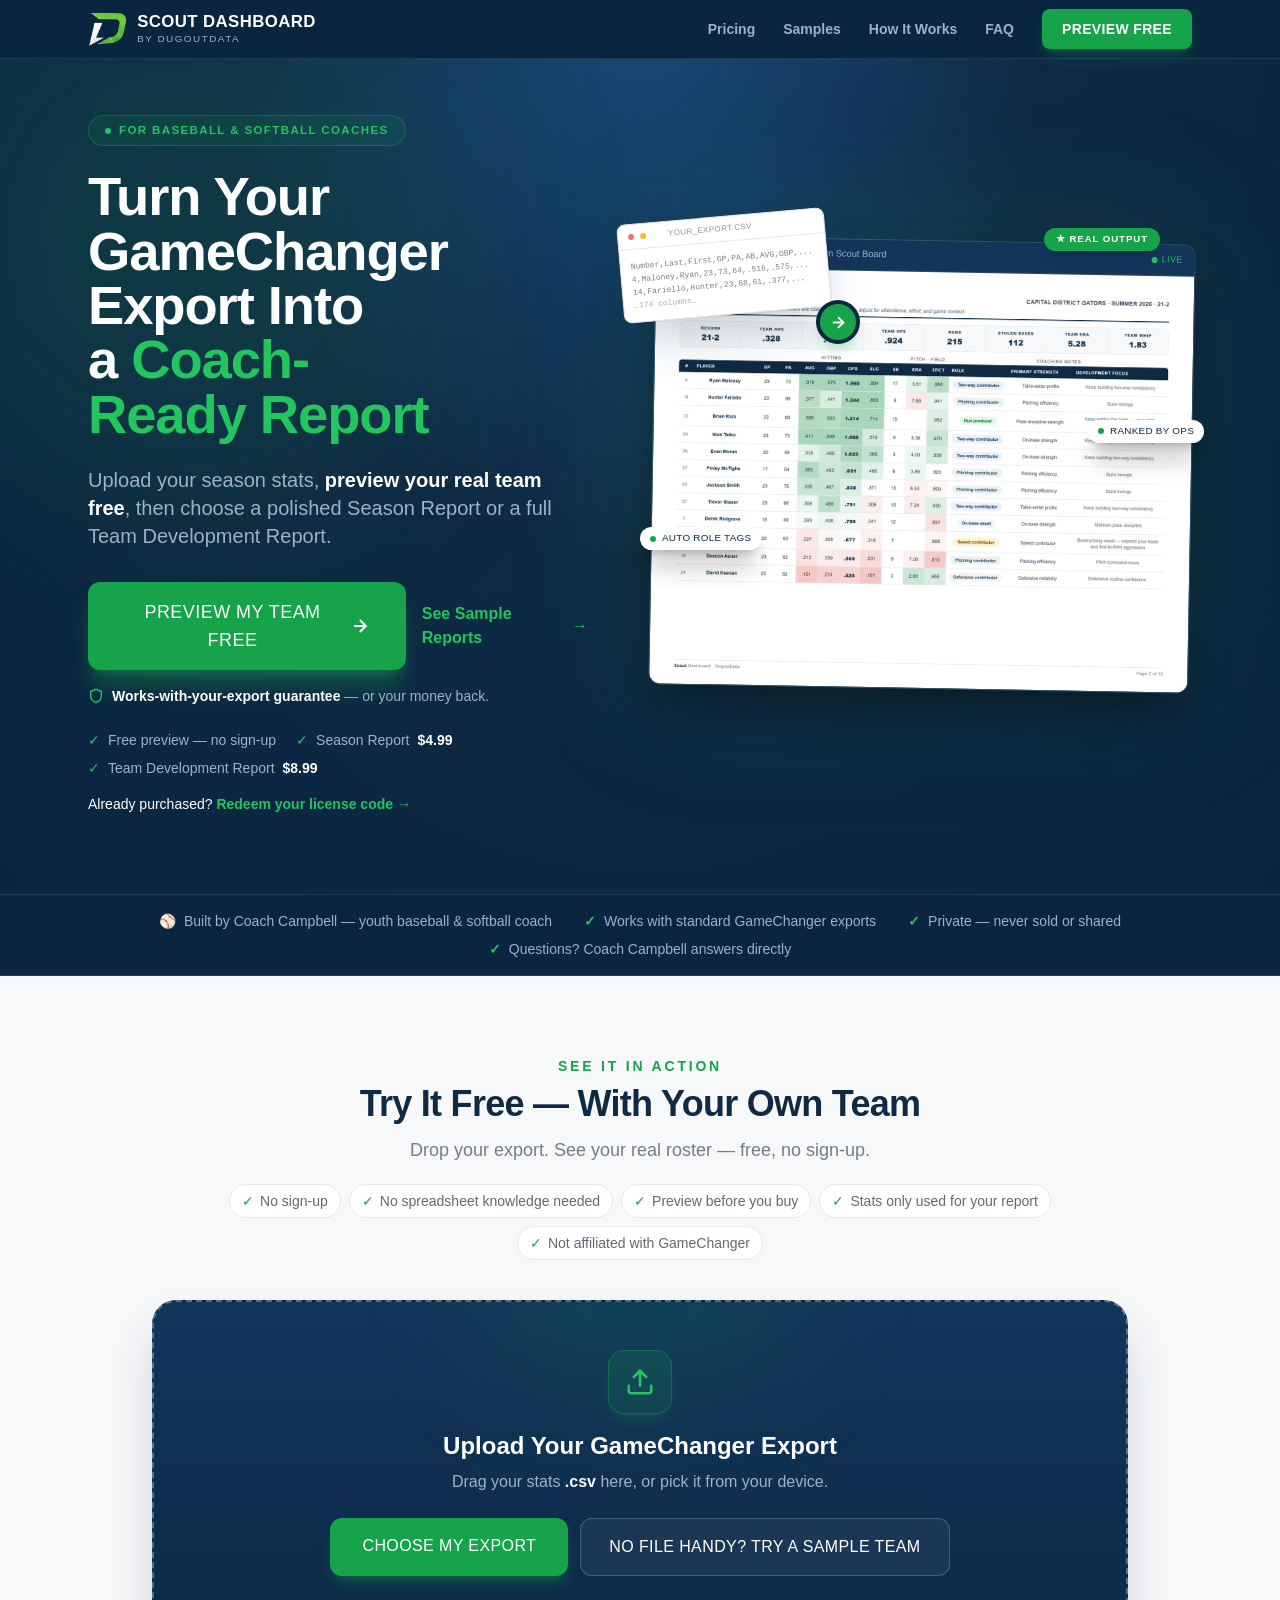
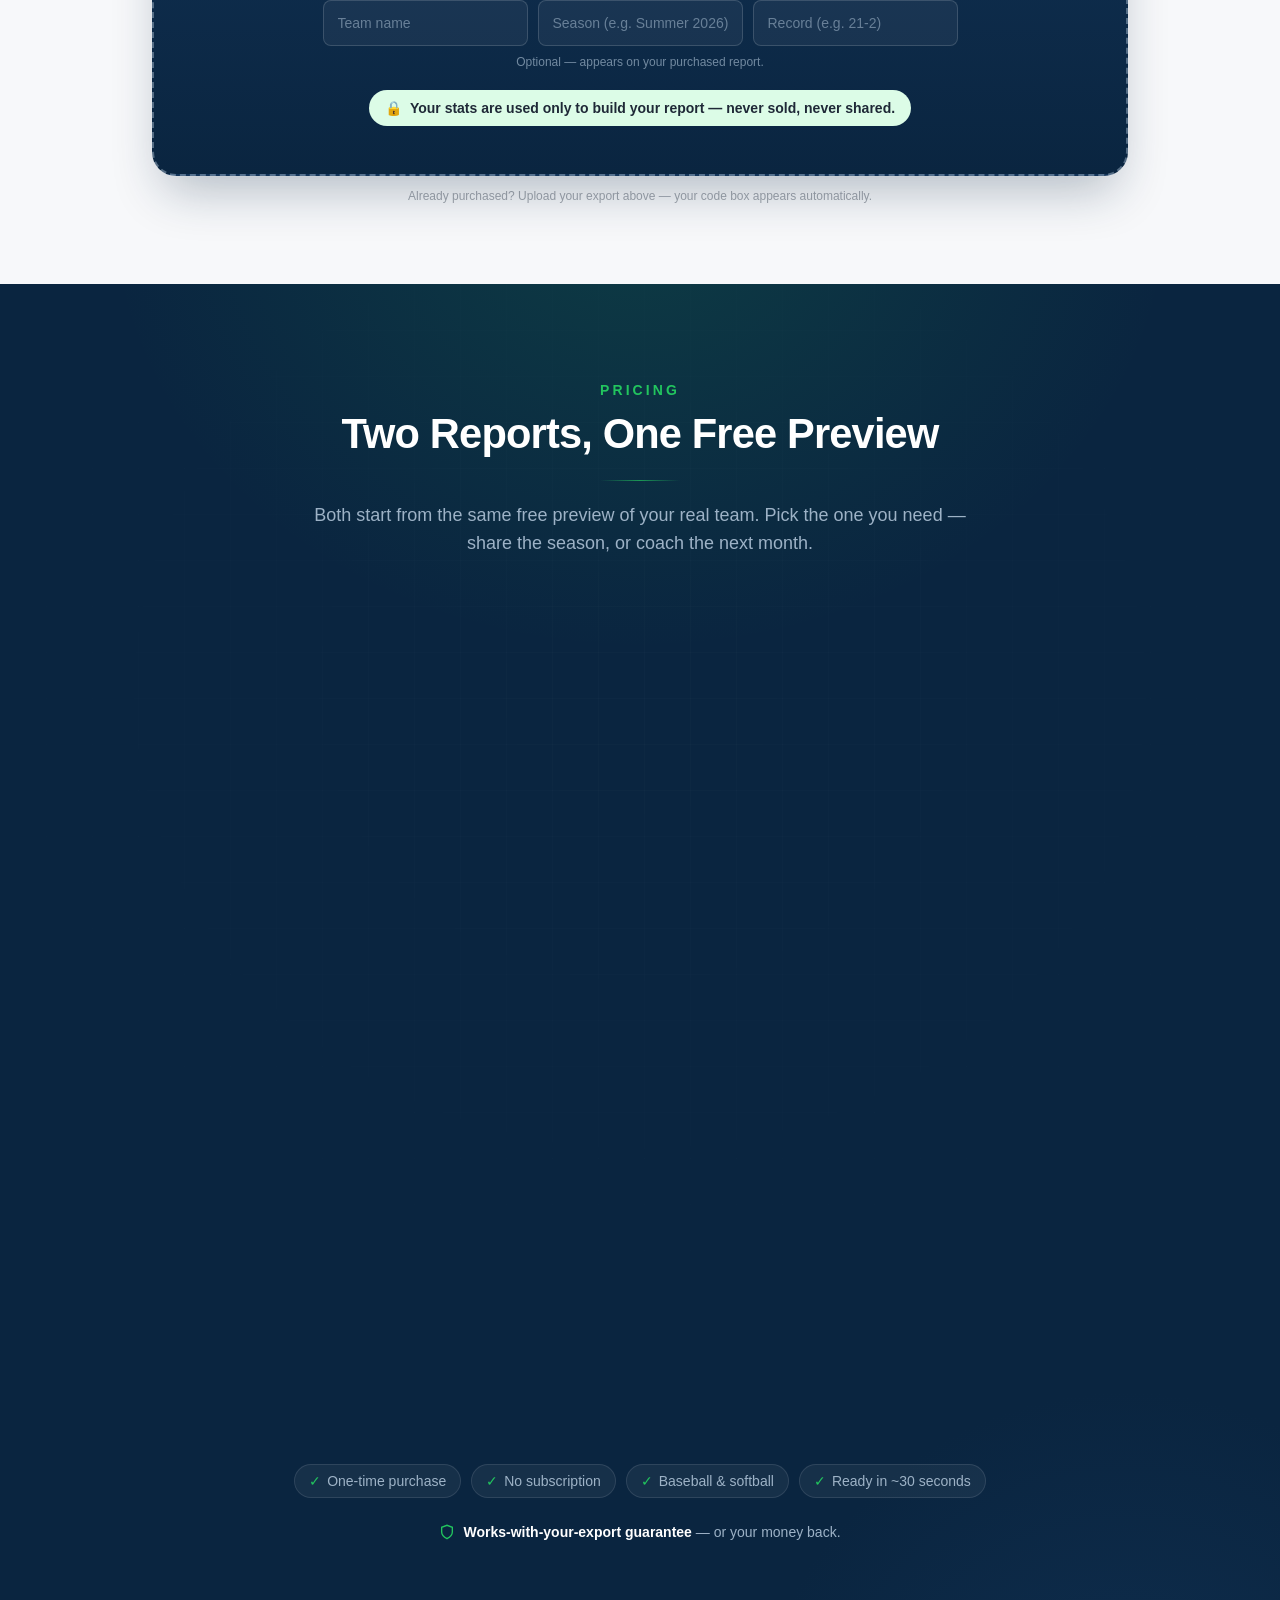
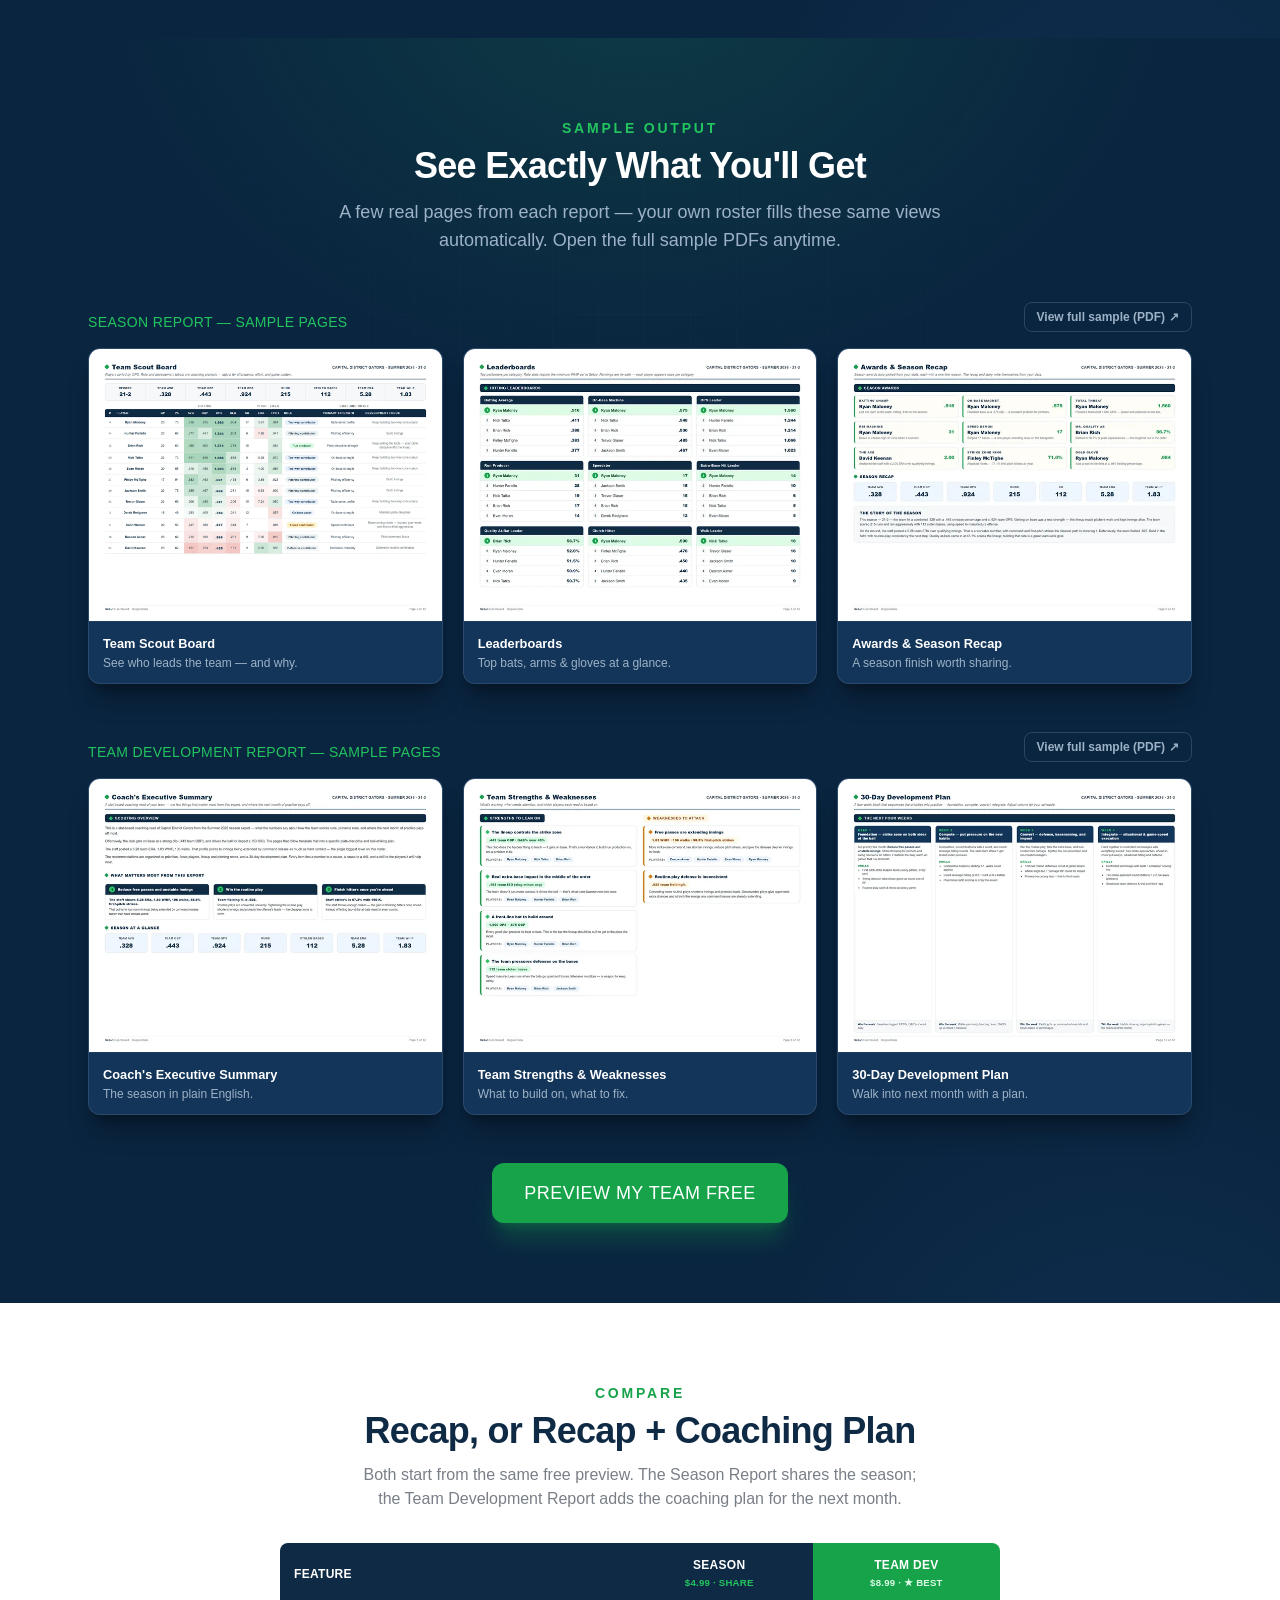
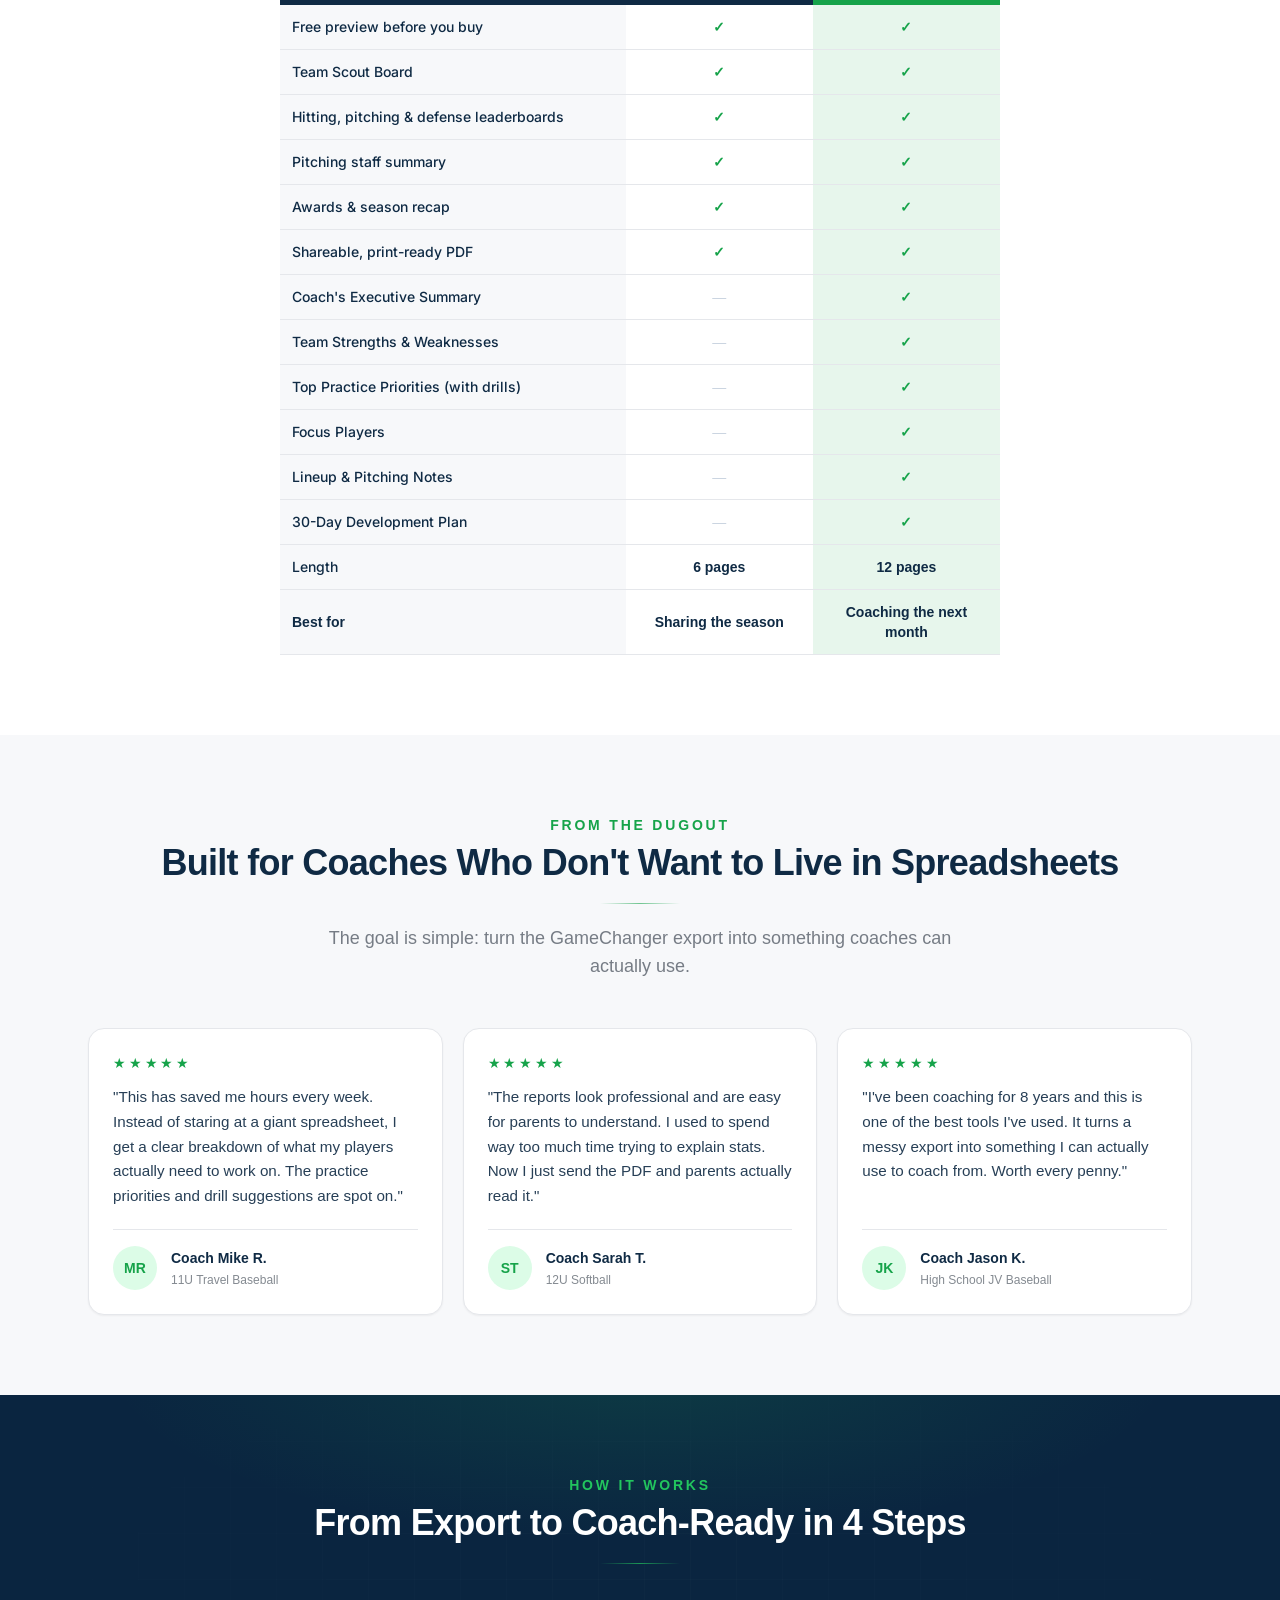
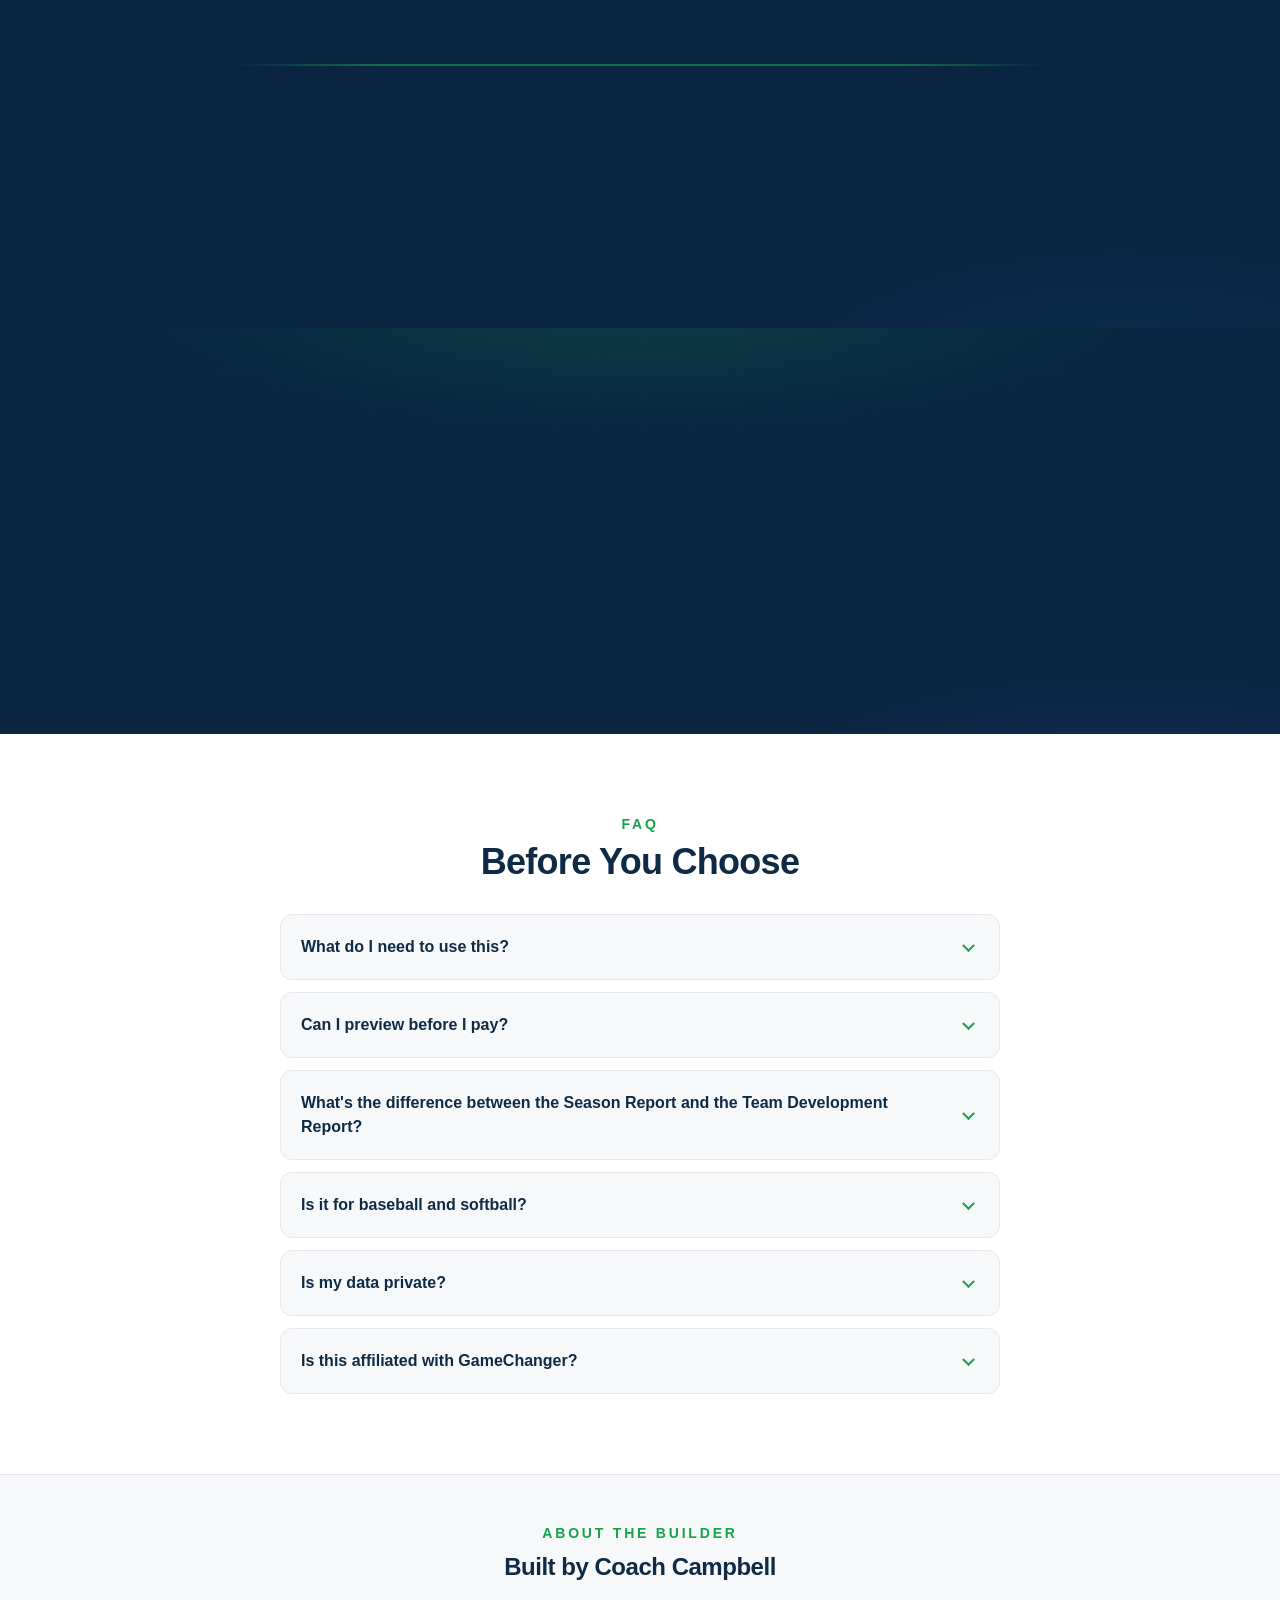
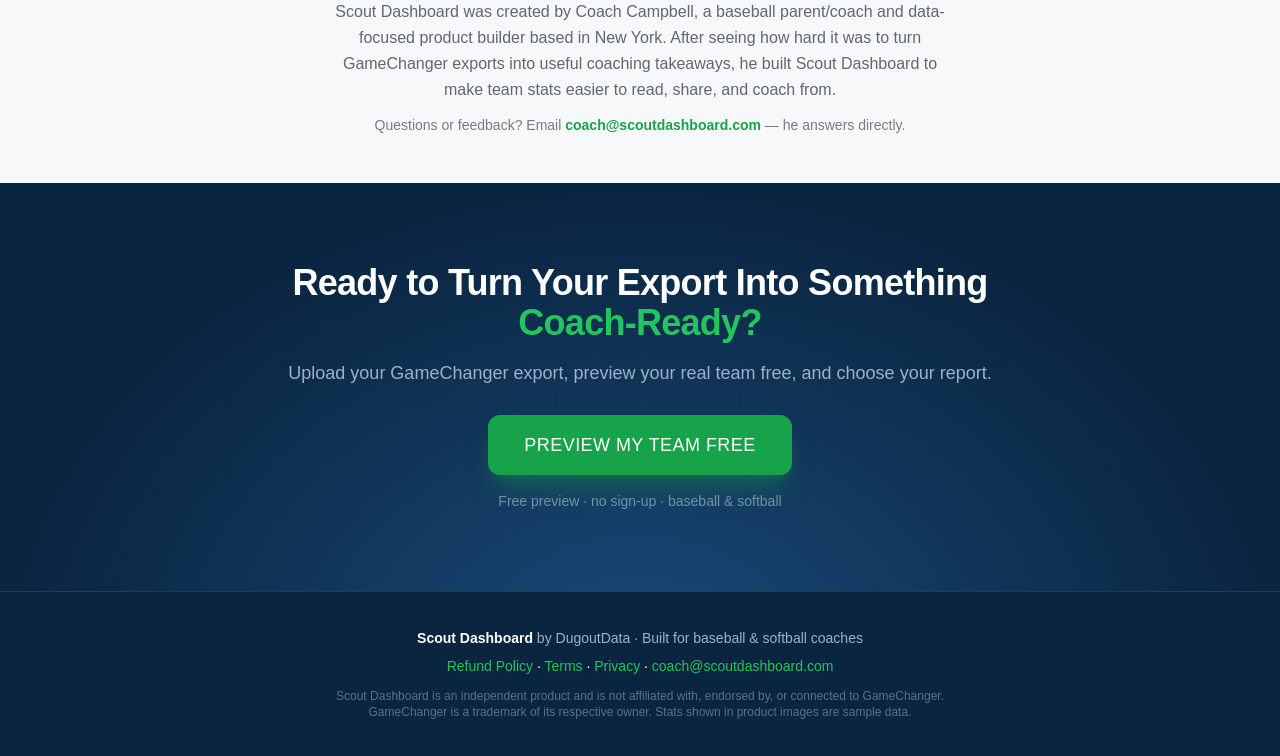
==== commit 6ca2e1ce: "Make unlock labels promo-code friendly" ====
--- a/index.html
+++ b/index.html
@@ -535,7 +535,7 @@
             <button id="reportBtn" type="button" data-cta="pdf" class="mt-4 w-full bg-navy hover:bg-navy2 text-white font-display uppercase tracking-wide text-sm py-3 rounded-lg transition">Buy Season Report — $4.99</button>
             <button id="showUnlockSeason" type="button" class="mt-2 w-full text-center text-ink/40 text-xs hover:text-ink/70 transition">Already purchased? Enter your code →</button>
             <div id="unlockArea" style="display:none" class="mt-3">
-              <p class="text-ink/60 text-xs mb-2">Paste the unlock / license code from your Lemon Squeezy email:</p>
+              <p class="text-ink/60 text-xs mb-2">Enter your purchase code or promo code:</p>
               <input id="unlockInput" type="text" placeholder="Unlock code" autocomplete="off" class="w-full border border-line rounded-lg px-3 py-2.5 text-center uppercase text-sm mb-2 focus:outline-none focus:border-green">
               <button id="unlockBtn" type="button" class="w-full bg-green hover:bg-green2 text-white font-display uppercase tracking-wide py-3 rounded-lg">Unlock &amp; Download PDF</button>
               <div id="unlockErr" class="text-red-600 text-xs mt-2 min-h-[1em]"></div>
@@ -551,7 +551,7 @@
             <button id="wbBtn" type="button" data-cta="devreport" class="mt-4 w-full bg-green hover:bg-green2 text-white font-display uppercase tracking-wide text-sm py-3 rounded-lg shadow-lg shadow-green/30 transition">Buy Team Development Report — $8.99</button>
             <button id="showUnlockDev" type="button" class="mt-2 w-full text-center text-ink/40 text-xs hover:text-ink/70 transition">Already purchased? Enter your code →</button>
             <div id="wbUnlock" style="display:none" class="mt-3">
-              <p class="text-ink/60 text-xs mb-2">Paste the unlock / license code from your Lemon Squeezy email:</p>
+              <p class="text-ink/60 text-xs mb-2">Enter your purchase code or promo code:</p>
               <input id="wbInput" type="text" placeholder="Unlock code" autocomplete="off" class="w-full border border-line rounded-lg px-3 py-2.5 text-center uppercase text-sm mb-2 focus:outline-none focus:border-green">
               <button id="wbUnlockBtn" type="button" class="w-full bg-green hover:bg-green2 text-white font-display uppercase tracking-wide py-3 rounded-lg">Unlock &amp; Download Report</button>
               <div id="wbErr" class="text-red-600 text-xs mt-2 min-h-[1em]"></div>
@@ -1140,7 +1140,7 @@
       });
       unlockBtn.addEventListener('click',()=>{
         const v=(unlockInput.value||'').trim();
-        if(!v){ unlockErr.style.color=''; unlockErr.textContent='Enter the unlock/license code from your Lemon Squeezy email.'; return; }
+        if(!v){ unlockErr.style.color=''; unlockErr.textContent='Enter your purchase code or promo code.'; return; }
         if(current && current.isSample){
           if(v.toUpperCase()===TEST_CODE){ unlockErr.textContent=''; window.print(); }   // demo printable only
           else { unlockErr.style.color=''; unlockErr.textContent='This is the sample team — upload your own GameChanger export above, then enter your code.'; }
@@ -1164,7 +1164,7 @@
         })
         .catch(err=>{ unlockErr.style.color='';
           unlockErr.textContent = (err&&err.k==='invalid')
-            ? "That code didn't match your Season Report purchase. Check your Lemon Squeezy email, or email coach@scoutdashboard.com."
+            ? "That code didn't work. Double-check it and try again, or email coach@scoutdashboard.com."
             : "Server was busy — please try again in a moment, or email coach@scoutdashboard.com."; });
     }
 
@@ -1184,7 +1184,7 @@
         })
         .catch(err=>{ wbErr.style.color='';
           wbErr.textContent = (err&&err.k==='invalid')
-            ? "That code didn't match your Team Development Report purchase. Check your Lemon Squeezy email, or email coach@scoutdashboard.com."
+            ? "That code didn't work. Double-check it and try again, or email coach@scoutdashboard.com."
             : "Server was busy — please try again in a moment, or email coach@scoutdashboard.com."; });
     }
     if(wbBtn){
@@ -1196,7 +1196,7 @@
       });
       wbUnlockBtn.addEventListener('click',()=>{
         const v=(wbInput.value||'').trim();
-        if(!v){ wbErr.style.color=''; wbErr.textContent='Enter the unlock/license code from your Lemon Squeezy email.'; return; }
+        if(!v){ wbErr.style.color=''; wbErr.textContent='Enter your purchase code or promo code.'; return; }
         if(current && current.isSample){
           wbErr.style.color=''; wbErr.textContent='This is the sample team — upload your own GameChanger export above, then enter your code.'; return;
         }
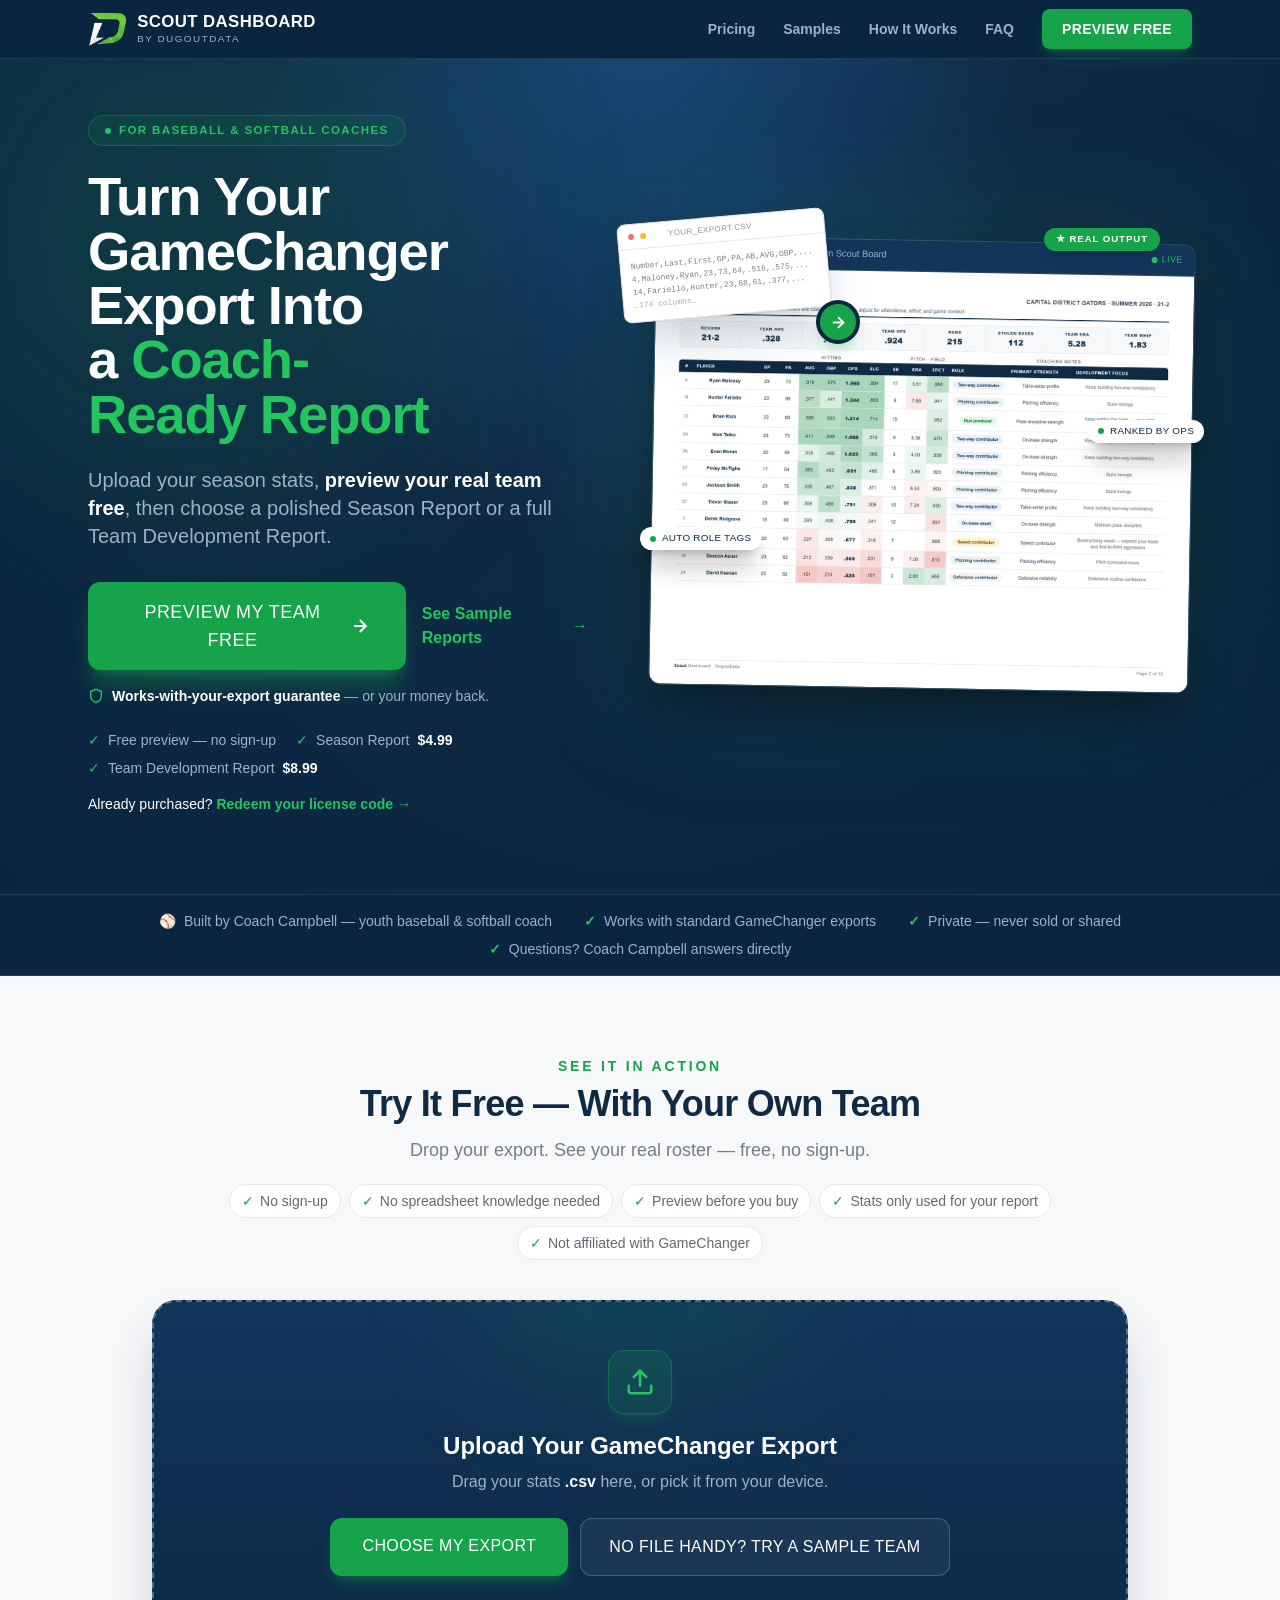
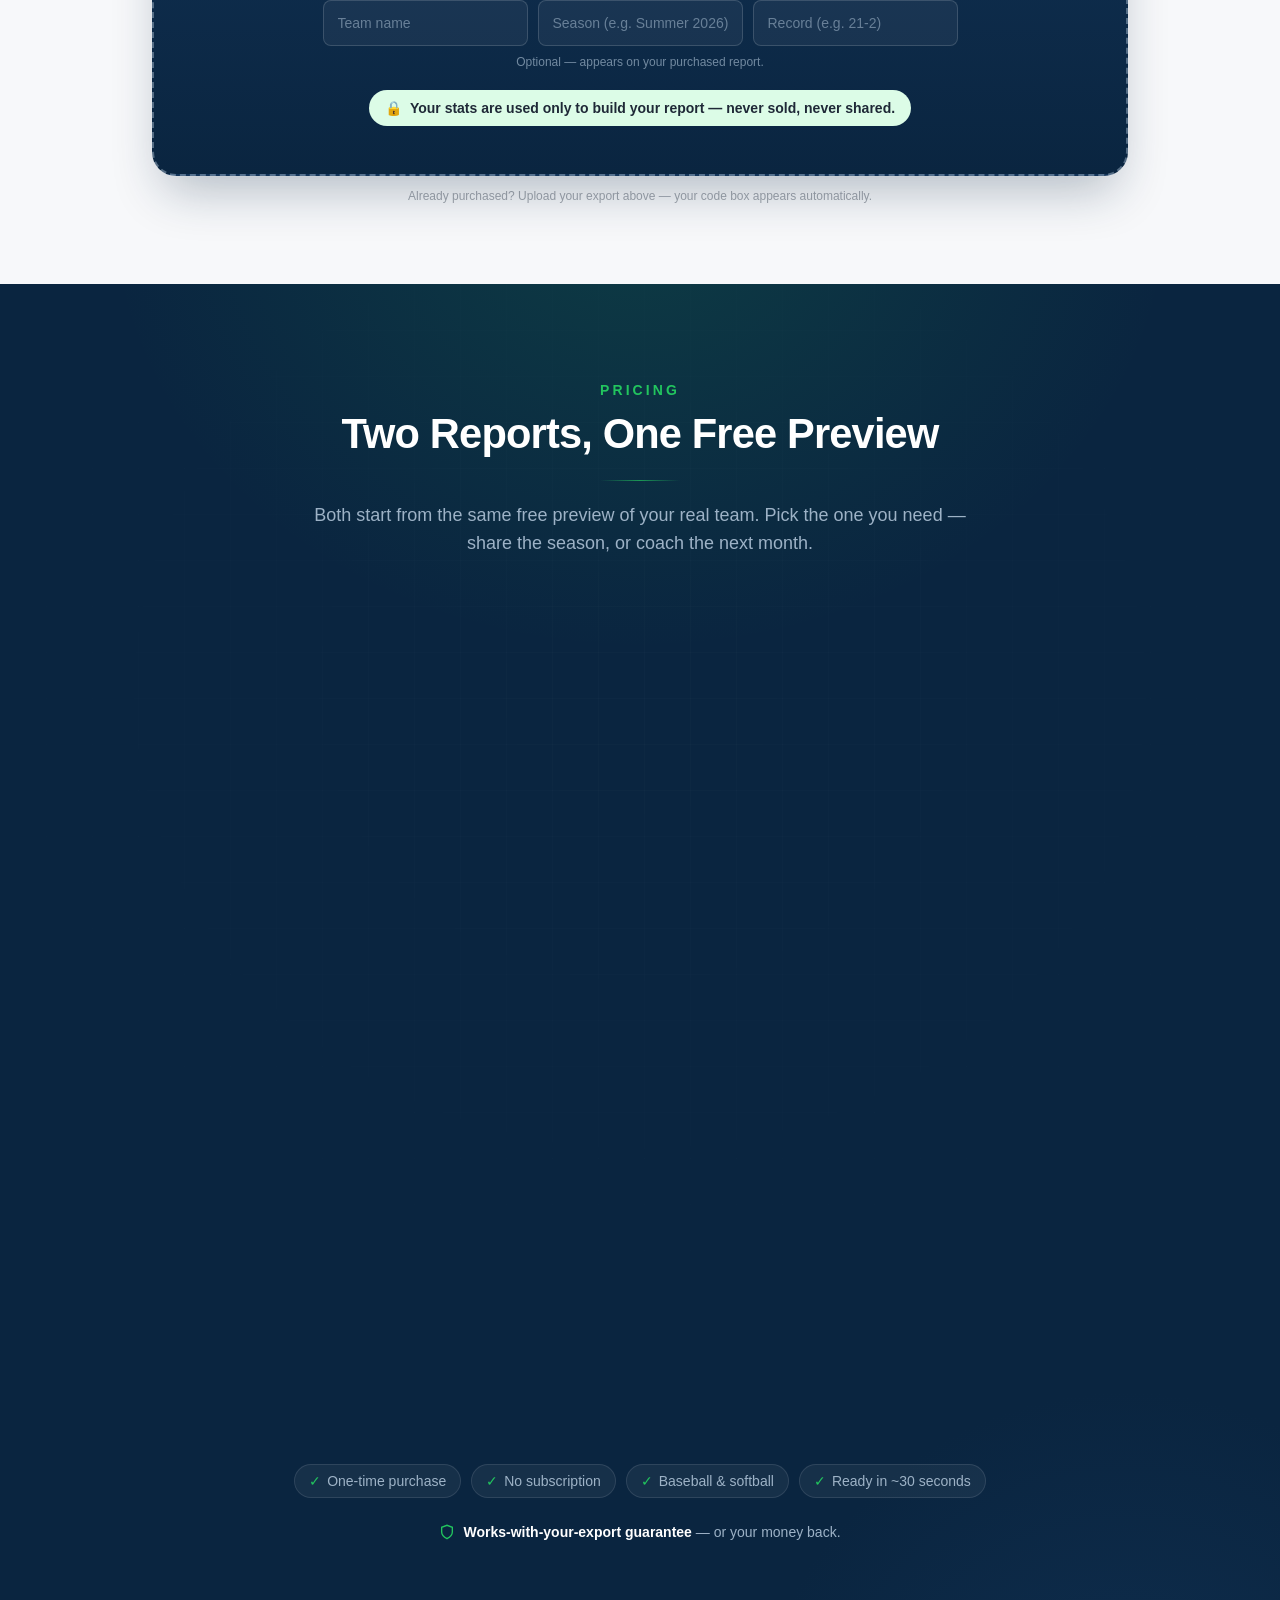
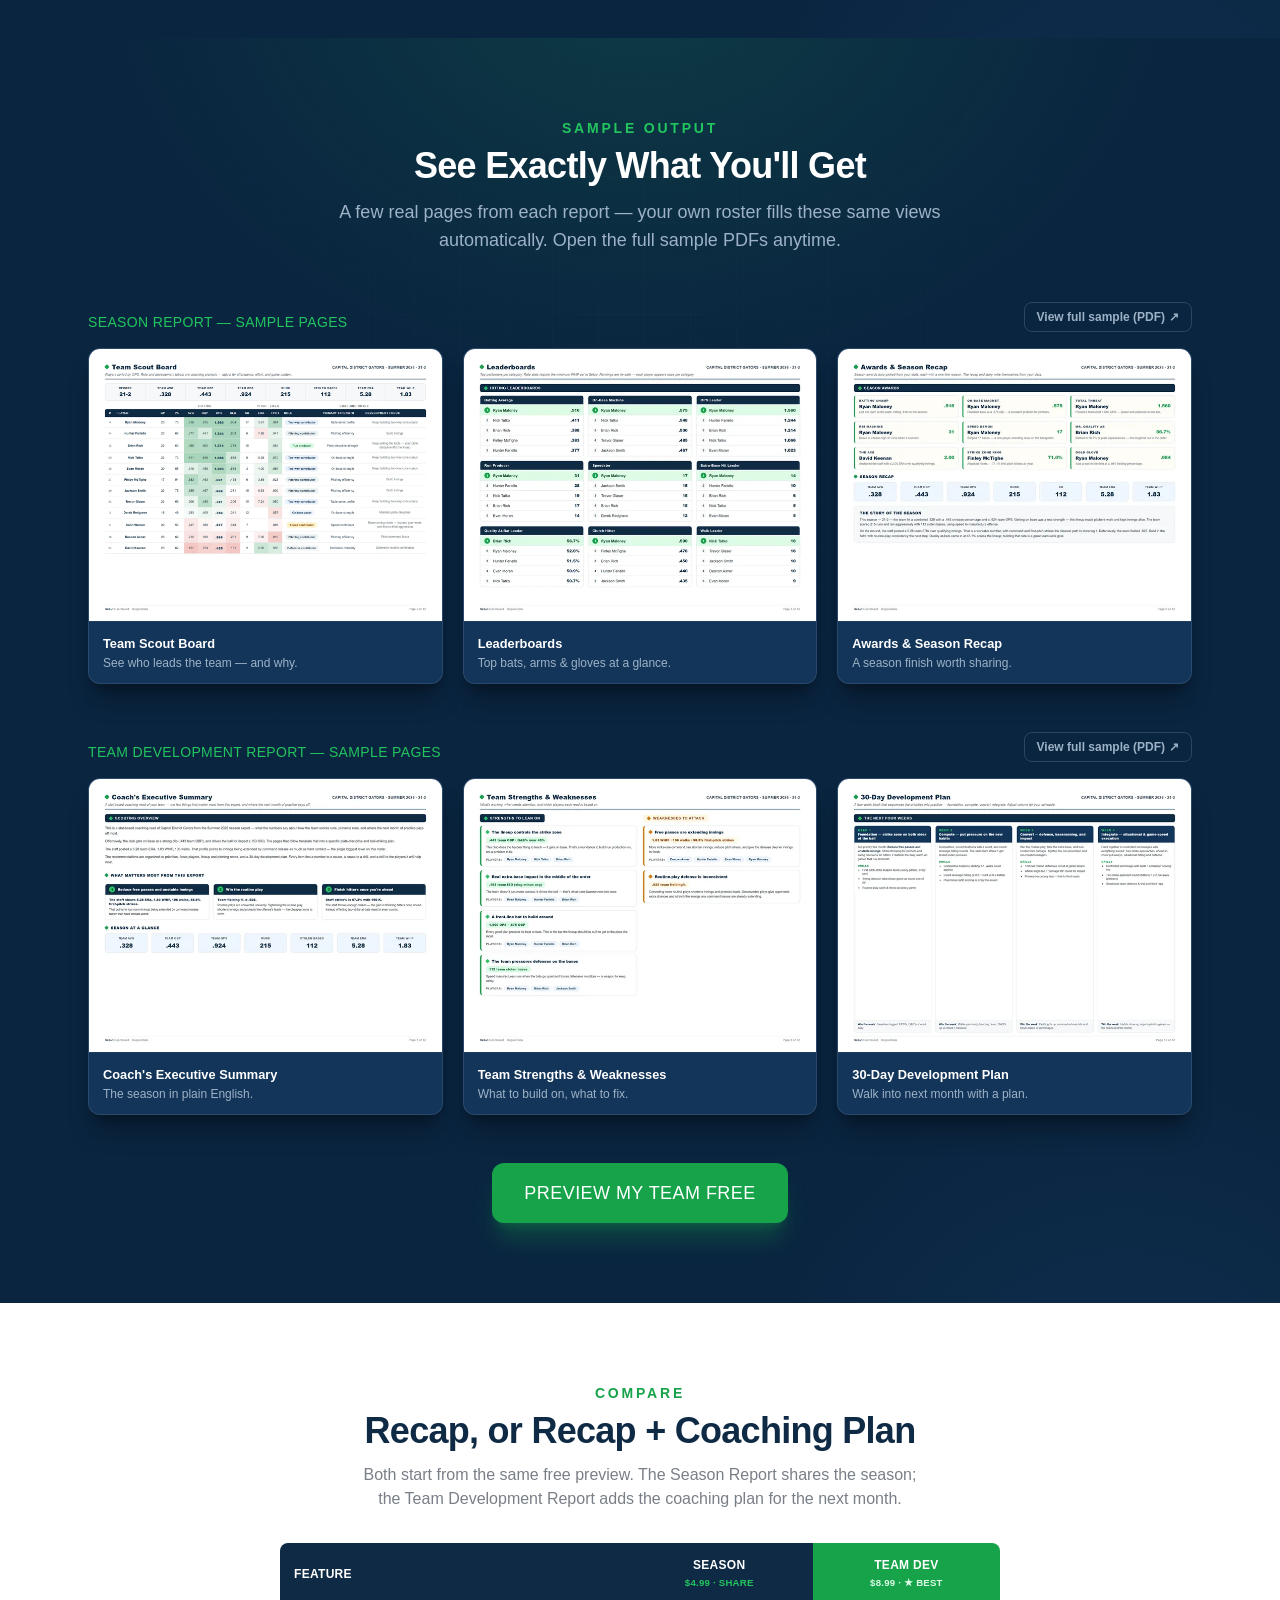
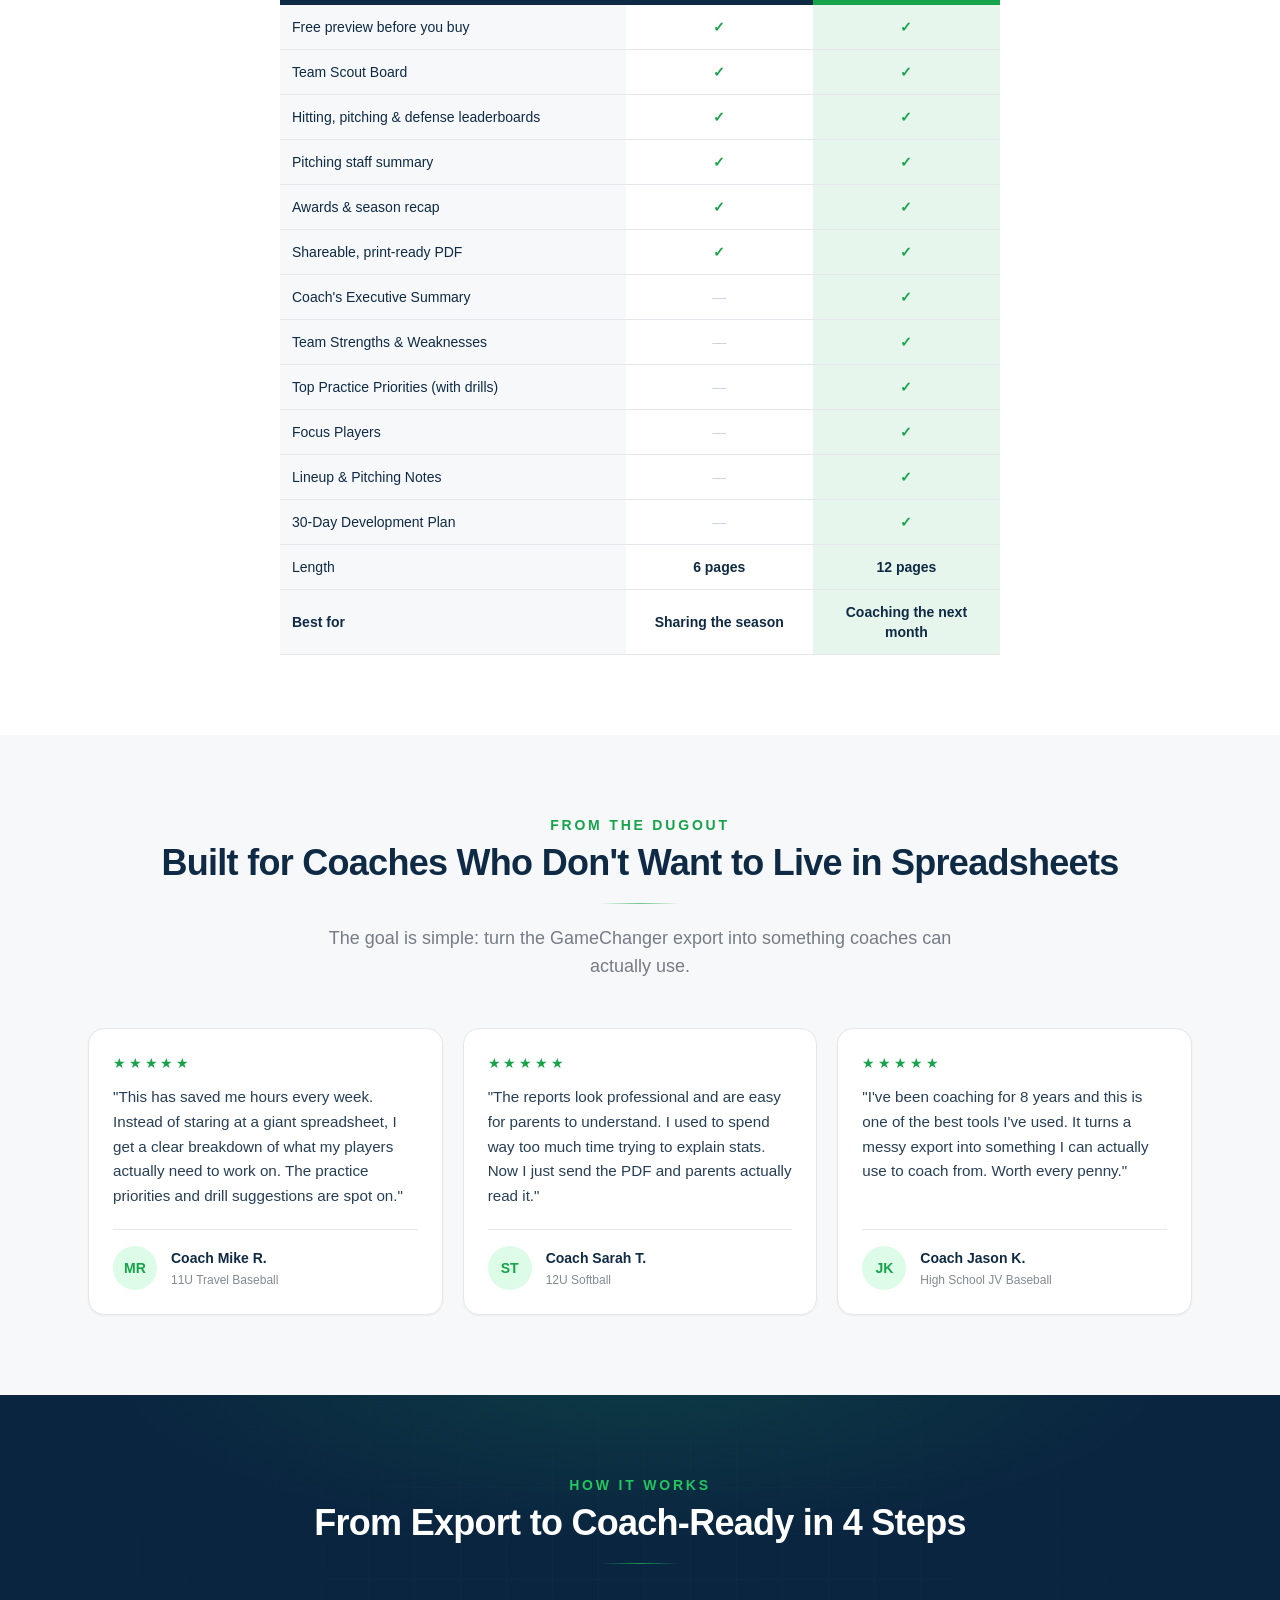
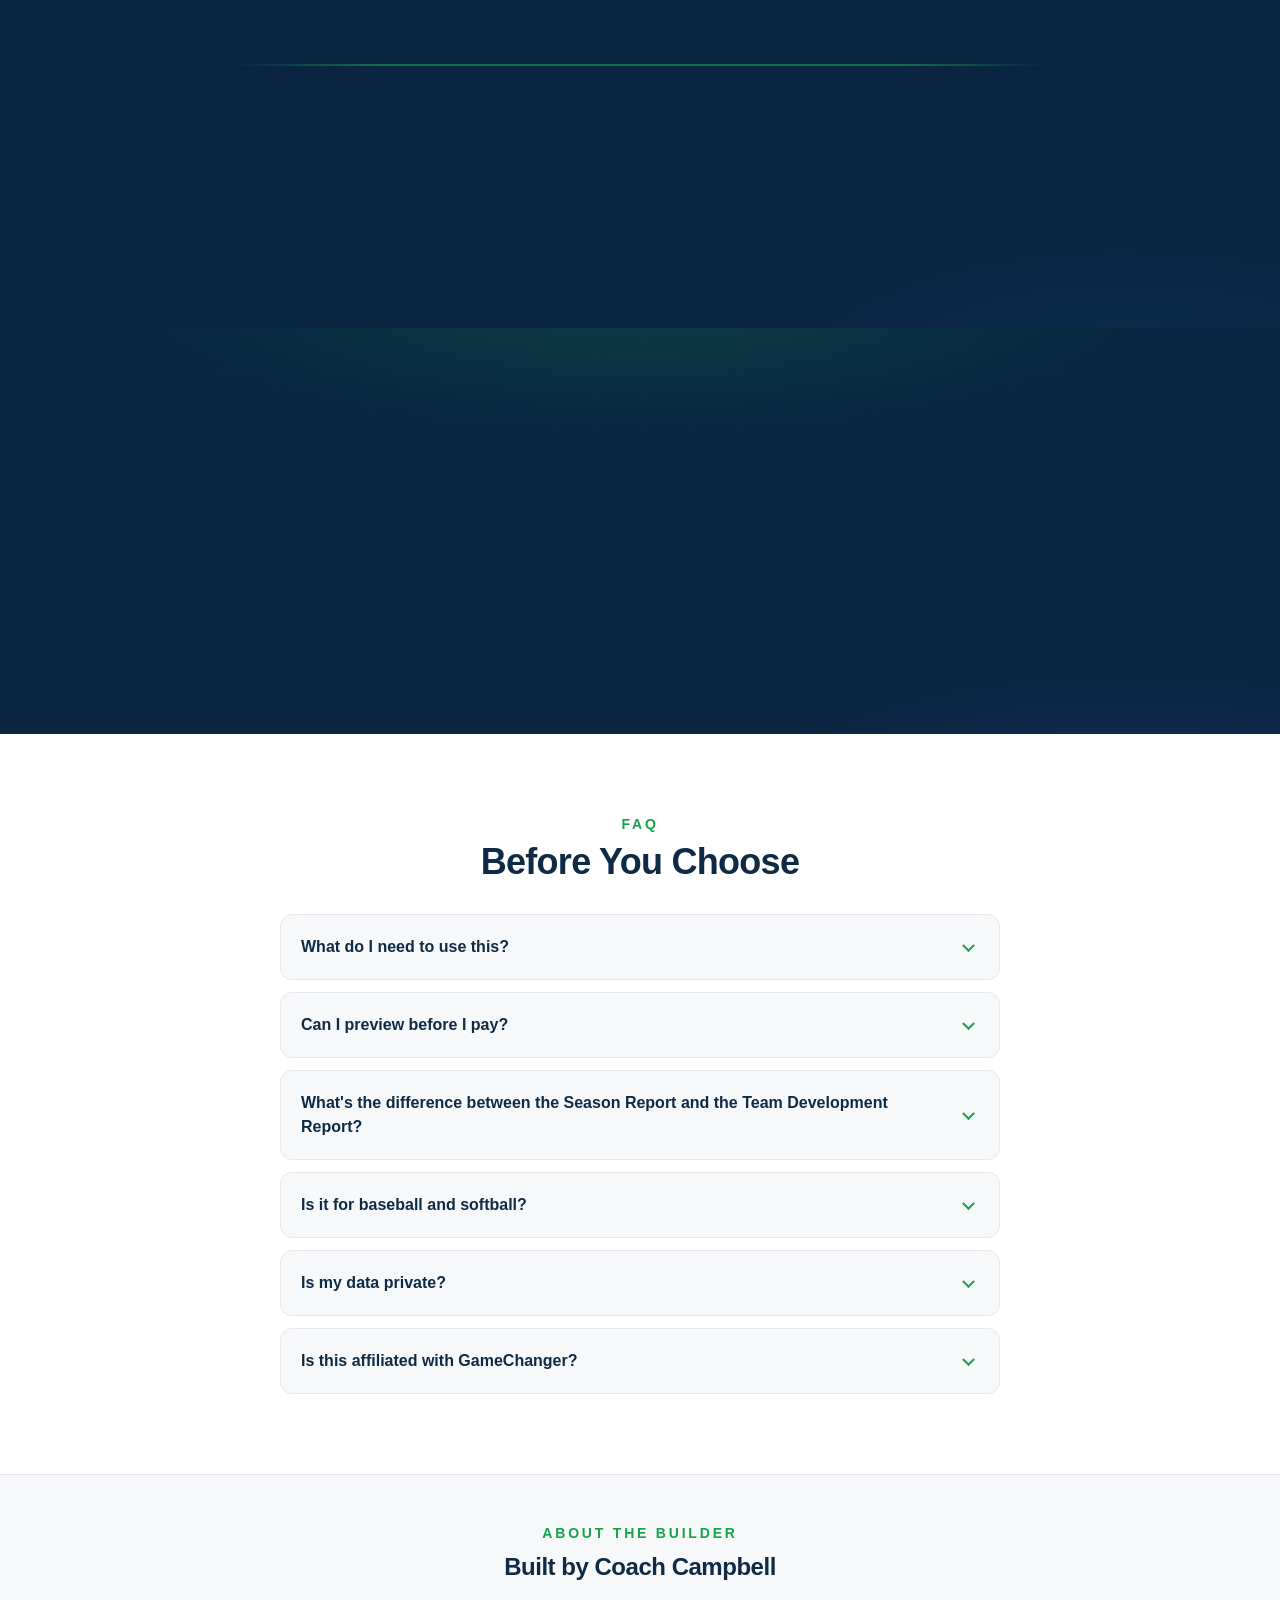
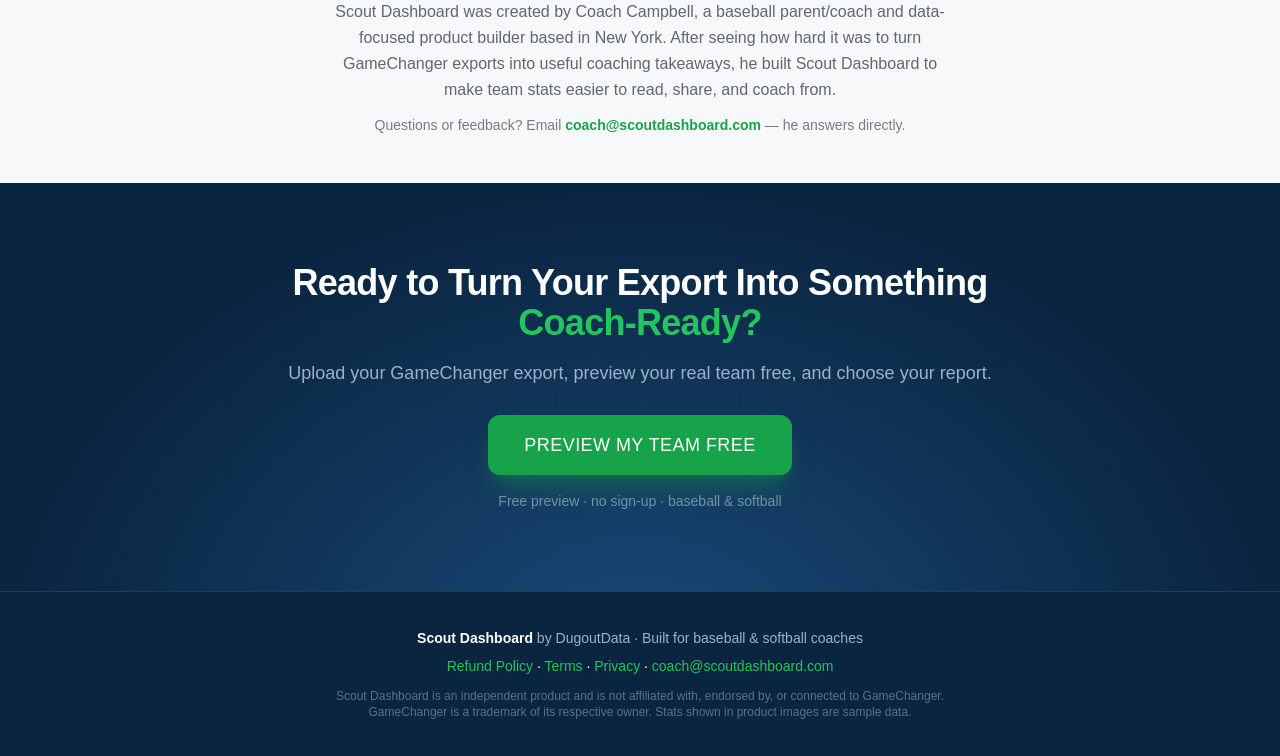
==== commit 5d720b18: "Fix returning buyer UX and conditional email message" ====
--- a/index.html
+++ b/index.html
@@ -397,7 +397,7 @@
         <span class="flex items-center gap-2"><span class="text-green2">✓</span> Season Report <b class="text-white">$4.99</b></span>
         <span class="flex items-center gap-2"><span class="text-green2">✓</span> Team Development Report <b class="text-white">$8.99</b></span>
       </div>
-      <p class="hrise d4 mt-4 text-sm text-ltblue/55">Already purchased? <a href="#demo" onclick="window._redeemMode=true" class="text-green2 font-semibold hover:underline transition">Redeem your license code →</a></p>
+      <p class="hrise d4 mt-4 text-sm text-ltblue/55">Already purchased? <a href="#demo" onclick="window._redeemMode=true; var pm=document.getElementById('purchaseMsg'); if(pm) pm.style.display='block';" class="text-green2 font-semibold hover:underline transition">Redeem your license code →</a></p>
     </div>
 
     <!-- ── RIGHT: before → after (messy export turns into a real report page) ── -->
@@ -461,7 +461,7 @@
     <div class="text-green font-display uppercase tracking-[.2em] text-sm font-semibold">See It In Action</div>
     <h2 class="font-display font-bold text-navy text-3xl sm:text-4xl mt-2">Try It Free — With Your Own Team</h2>
     <p class="text-ink/60 text-lg max-w-xl mx-auto mt-3">Drop your export. See your real roster — free, no sign-up.</p>
-    <div id="purchaseMsg" style="display:none" class="max-w-xl mx-auto mt-5 bg-greenhl border border-green/30 text-green-800 rounded-xl px-4 py-3 text-sm font-medium">✓ Purchase complete! Re-upload your GameChanger export below — your unlock box will appear automatically so you can paste the license key from your email.</div>
+    <div id="purchaseMsg" style="display:none" class="max-w-xl mx-auto mt-5 bg-greenhl border border-green/30 text-green-800 rounded-xl px-4 py-3 text-sm font-medium">✓ Upload your GameChanger export below — your unlock code box will appear automatically after the preview loads.</div>
     <div class="flex flex-wrap justify-center gap-2 mt-5">
       <span class="inline-flex items-center gap-1.5 text-ink/70 text-xs sm:text-sm bg-white border border-line rounded-full px-3 py-1.5"><span class="text-green">✓</span> No sign-up</span>
       <span class="inline-flex items-center gap-1.5 text-ink/70 text-xs sm:text-sm bg-white border border-line rounded-full px-3 py-1.5"><span class="text-green">✓</span> No spreadsheet knowledge needed</span>
@@ -533,7 +533,7 @@
             <div class="font-display uppercase tracking-wide text-navy text-sm mt-1">Season Report</div>
             <p class="text-ink/55 text-xs mt-1 flex-1">Polished 6-page PDF — share &amp; print.</p>
             <button id="reportBtn" type="button" data-cta="pdf" class="mt-4 w-full bg-navy hover:bg-navy2 text-white font-display uppercase tracking-wide text-sm py-3 rounded-lg transition">Buy Season Report — $4.99</button>
-            <button id="showUnlockSeason" type="button" class="mt-2 w-full text-center text-ink/40 text-xs hover:text-ink/70 transition">Already purchased? Enter your code →</button>
+            <button id="showUnlockSeason" type="button" class="mt-2 w-full text-center text-sm text-green font-semibold border border-green/40 rounded-lg py-2 hover:bg-green/5 transition">Already purchased? Enter your code →</button>
             <div id="unlockArea" style="display:none" class="mt-3">
               <p class="text-ink/60 text-xs mb-2">Enter your purchase code or promo code:</p>
               <input id="unlockInput" type="text" placeholder="Unlock code" autocomplete="off" class="w-full border border-line rounded-lg px-3 py-2.5 text-center uppercase text-sm mb-2 focus:outline-none focus:border-green">
@@ -549,7 +549,7 @@
             <div class="font-display uppercase tracking-wide text-navy text-sm mt-1">Team Development Report</div>
             <p class="text-ink/55 text-xs mt-1 flex-1">Season Report + full coaching analysis.</p>
             <button id="wbBtn" type="button" data-cta="devreport" class="mt-4 w-full bg-green hover:bg-green2 text-white font-display uppercase tracking-wide text-sm py-3 rounded-lg shadow-lg shadow-green/30 transition">Buy Team Development Report — $8.99</button>
-            <button id="showUnlockDev" type="button" class="mt-2 w-full text-center text-ink/40 text-xs hover:text-ink/70 transition">Already purchased? Enter your code →</button>
+            <button id="showUnlockDev" type="button" class="mt-2 w-full text-center text-sm text-green font-semibold border border-green/40 rounded-lg py-2 hover:bg-green/5 transition">Already purchased? Enter your code →</button>
             <div id="wbUnlock" style="display:none" class="mt-3">
               <p class="text-ink/60 text-xs mb-2">Enter your purchase code or promo code:</p>
               <input id="wbInput" type="text" placeholder="Unlock code" autocomplete="off" class="w-full border border-line rounded-lg px-3 py-2.5 text-center uppercase text-sm mb-2 focus:outline-none focus:border-green">
@@ -1156,11 +1156,12 @@
       fd.append('file', new Blob([current.rawCsv],{type:'text/csv'}), 'export.csv');
       fd.append('fmt','pdf'); fd.append('code',(unlockInput.value||'').trim()); appendMeta(fd);
       fetch(BACKEND_URL.replace(/\/+$/,'')+'/generate',{method:'POST',body:fd})
-        .then(r=>{ if(r.status===403) throw {k:'invalid'}; if(!r.ok) throw {k:'server'}; return r.blob(); })
-        .then(blob=>{
+        .then(r=>{ if(r.status===403) throw {k:'invalid'}; if(!r.ok) throw {k:'server'}; const em=r.headers.get('x-email-sent')==='true'; return r.blob().then(b=>({b,em})); })
+        .then(({b:blob,em:emailSent})=>{
           const a=document.createElement('a'); a.href=URL.createObjectURL(blob);
           a.download='Scout_Dashboard_Season_Report.pdf'; document.body.appendChild(a); a.click(); a.remove();
-          setTimeout(()=>URL.revokeObjectURL(a.href),1500); unlockErr.style.color='#16A34A'; unlockErr.textContent='✓ Downloaded — check your downloads folder. A copy is also on its way to your inbox.';
+          setTimeout(()=>URL.revokeObjectURL(a.href),1500); unlockErr.style.color='#16A34A';
+          unlockErr.textContent = emailSent ? '✓ Downloaded — check your downloads folder. A copy is also on its way to your inbox.' : '✓ Downloaded — check your downloads folder.';
         })
         .catch(err=>{ unlockErr.style.color='';
           unlockErr.textContent = (err&&err.k==='invalid')
@@ -1176,11 +1177,12 @@
       fd.append('file', new Blob([current.rawCsv],{type:'text/csv'}), 'export.csv');
       fd.append('fmt','devreport'); fd.append('code',(wbInput.value||'').trim()); appendMeta(fd);
       fetch(BACKEND_URL.replace(/\/+$/,'')+'/generate',{method:'POST',body:fd})
-        .then(r=>{ if(r.status===403) throw {k:'invalid'}; if(!r.ok) throw {k:'server'}; return r.blob(); })
-        .then(blob=>{
+        .then(r=>{ if(r.status===403) throw {k:'invalid'}; if(!r.ok) throw {k:'server'}; const em=r.headers.get('x-email-sent')==='true'; return r.blob().then(b=>({b,em})); })
+        .then(({b:blob,em:emailSent})=>{
           const a=document.createElement('a'); a.href=URL.createObjectURL(blob);
           a.download='Scout_Dashboard_Team_Development_Report.pdf'; document.body.appendChild(a); a.click(); a.remove();
-          setTimeout(()=>URL.revokeObjectURL(a.href),1500); wbErr.style.color='#16A34A'; wbErr.textContent='✓ Downloaded — check your downloads folder. A copy is also on its way to your inbox.';
+          setTimeout(()=>URL.revokeObjectURL(a.href),1500); wbErr.style.color='#16A34A';
+          wbErr.textContent = emailSent ? '✓ Downloaded — check your downloads folder. A copy is also on its way to your inbox.' : '✓ Downloaded — check your downloads folder.';
         })
         .catch(err=>{ wbErr.style.color='';
           wbErr.textContent = (err&&err.k==='invalid')
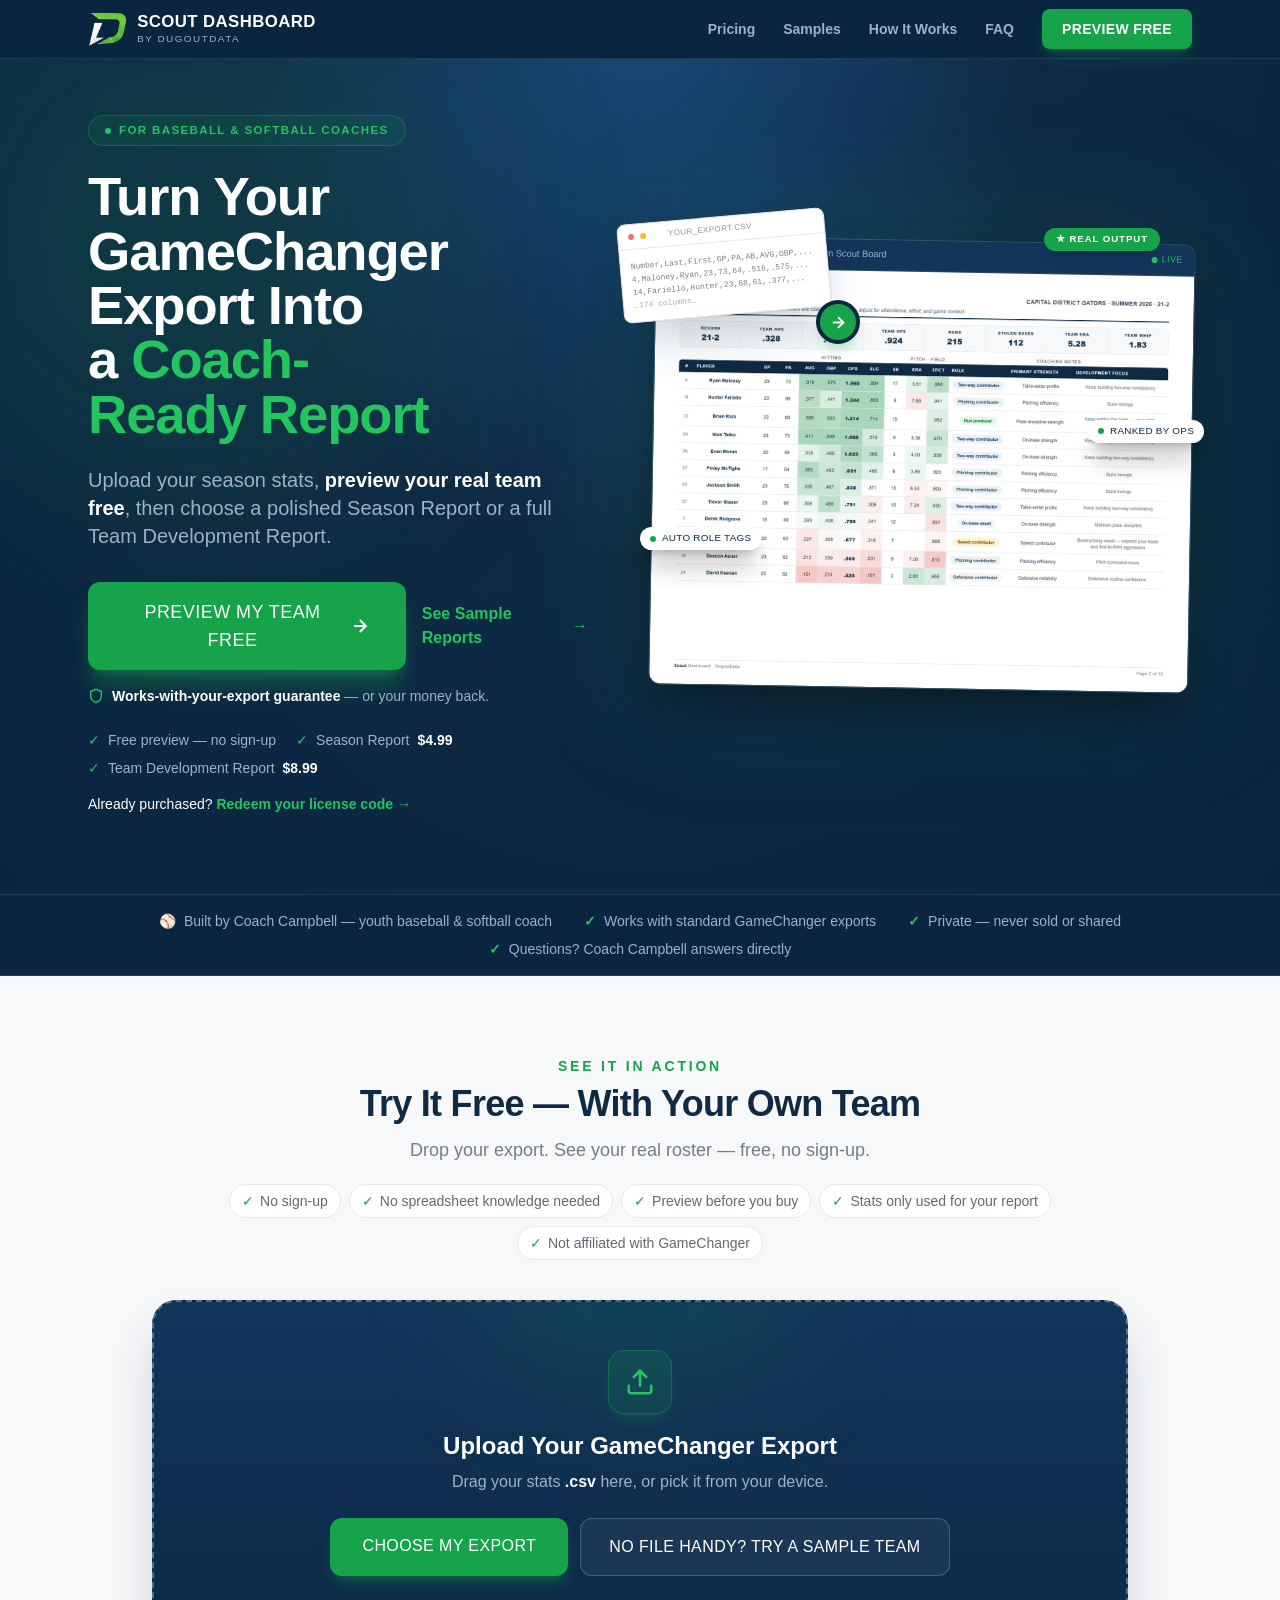
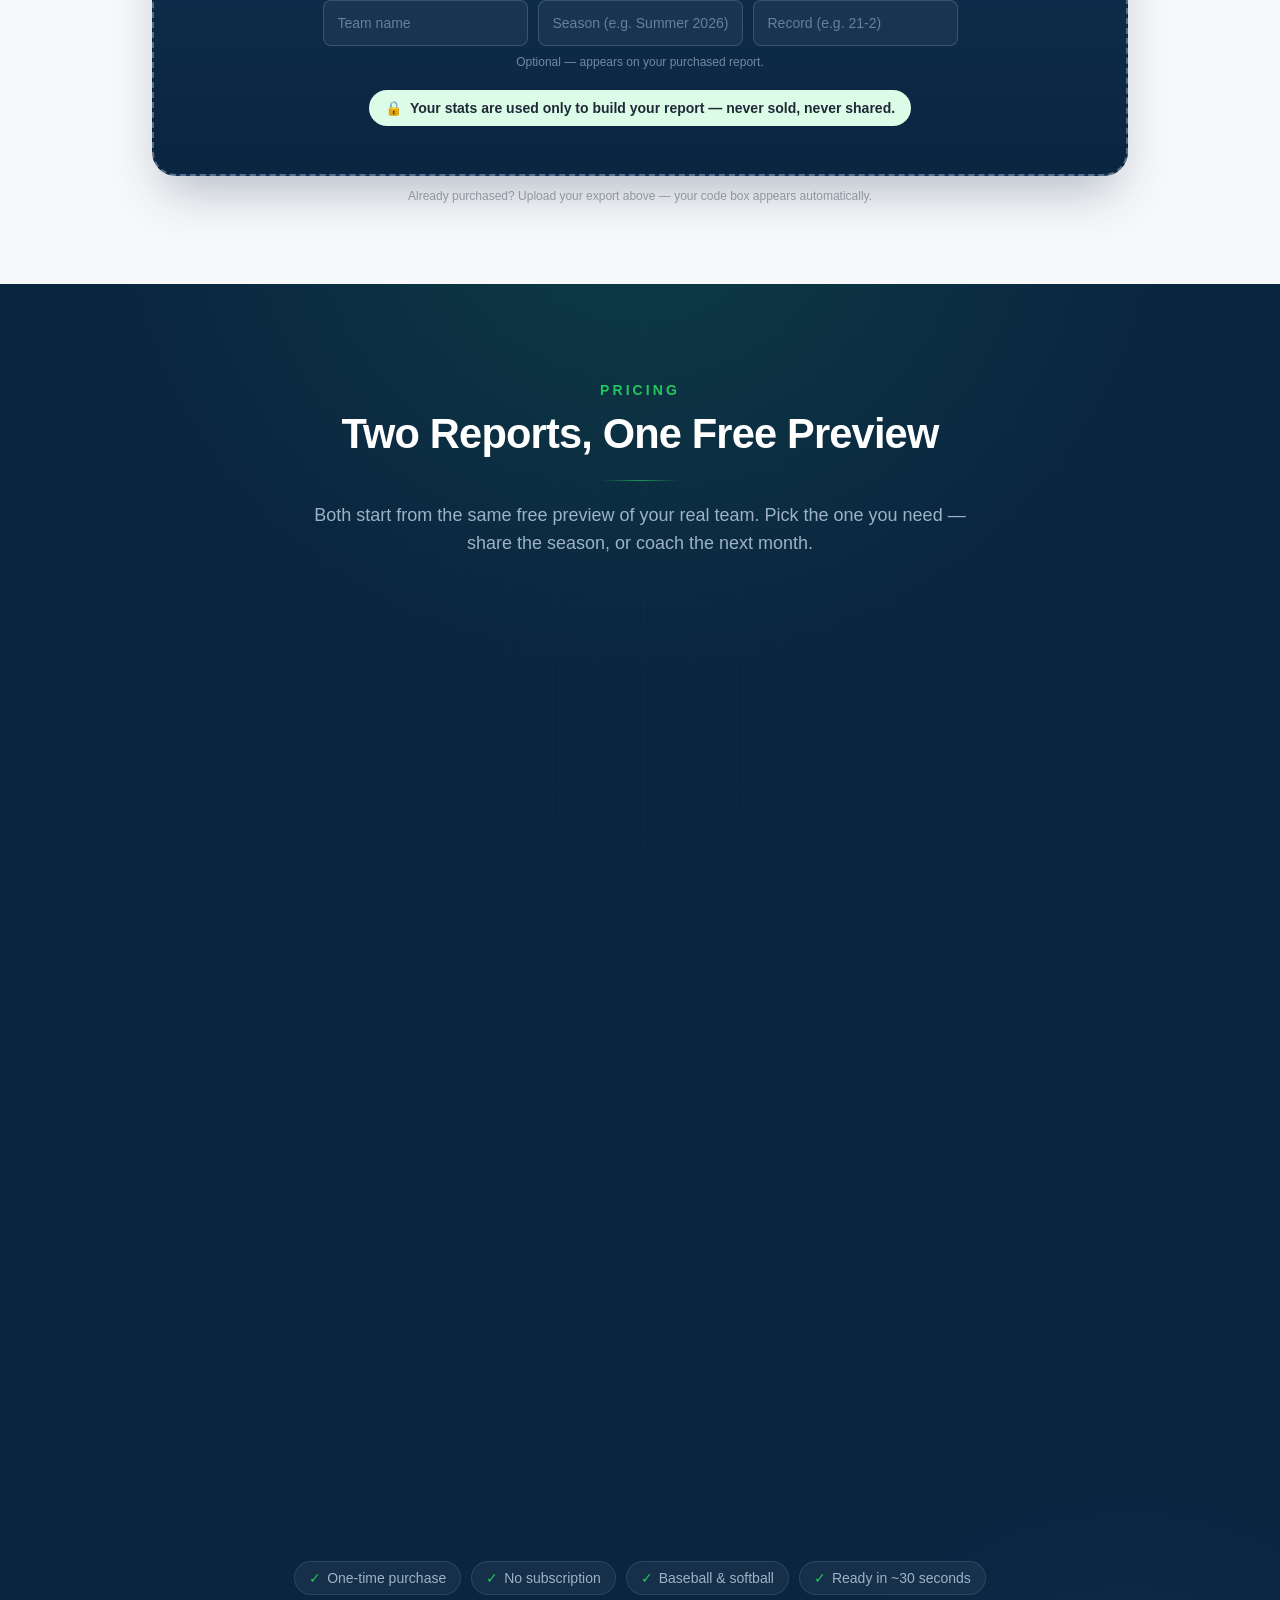
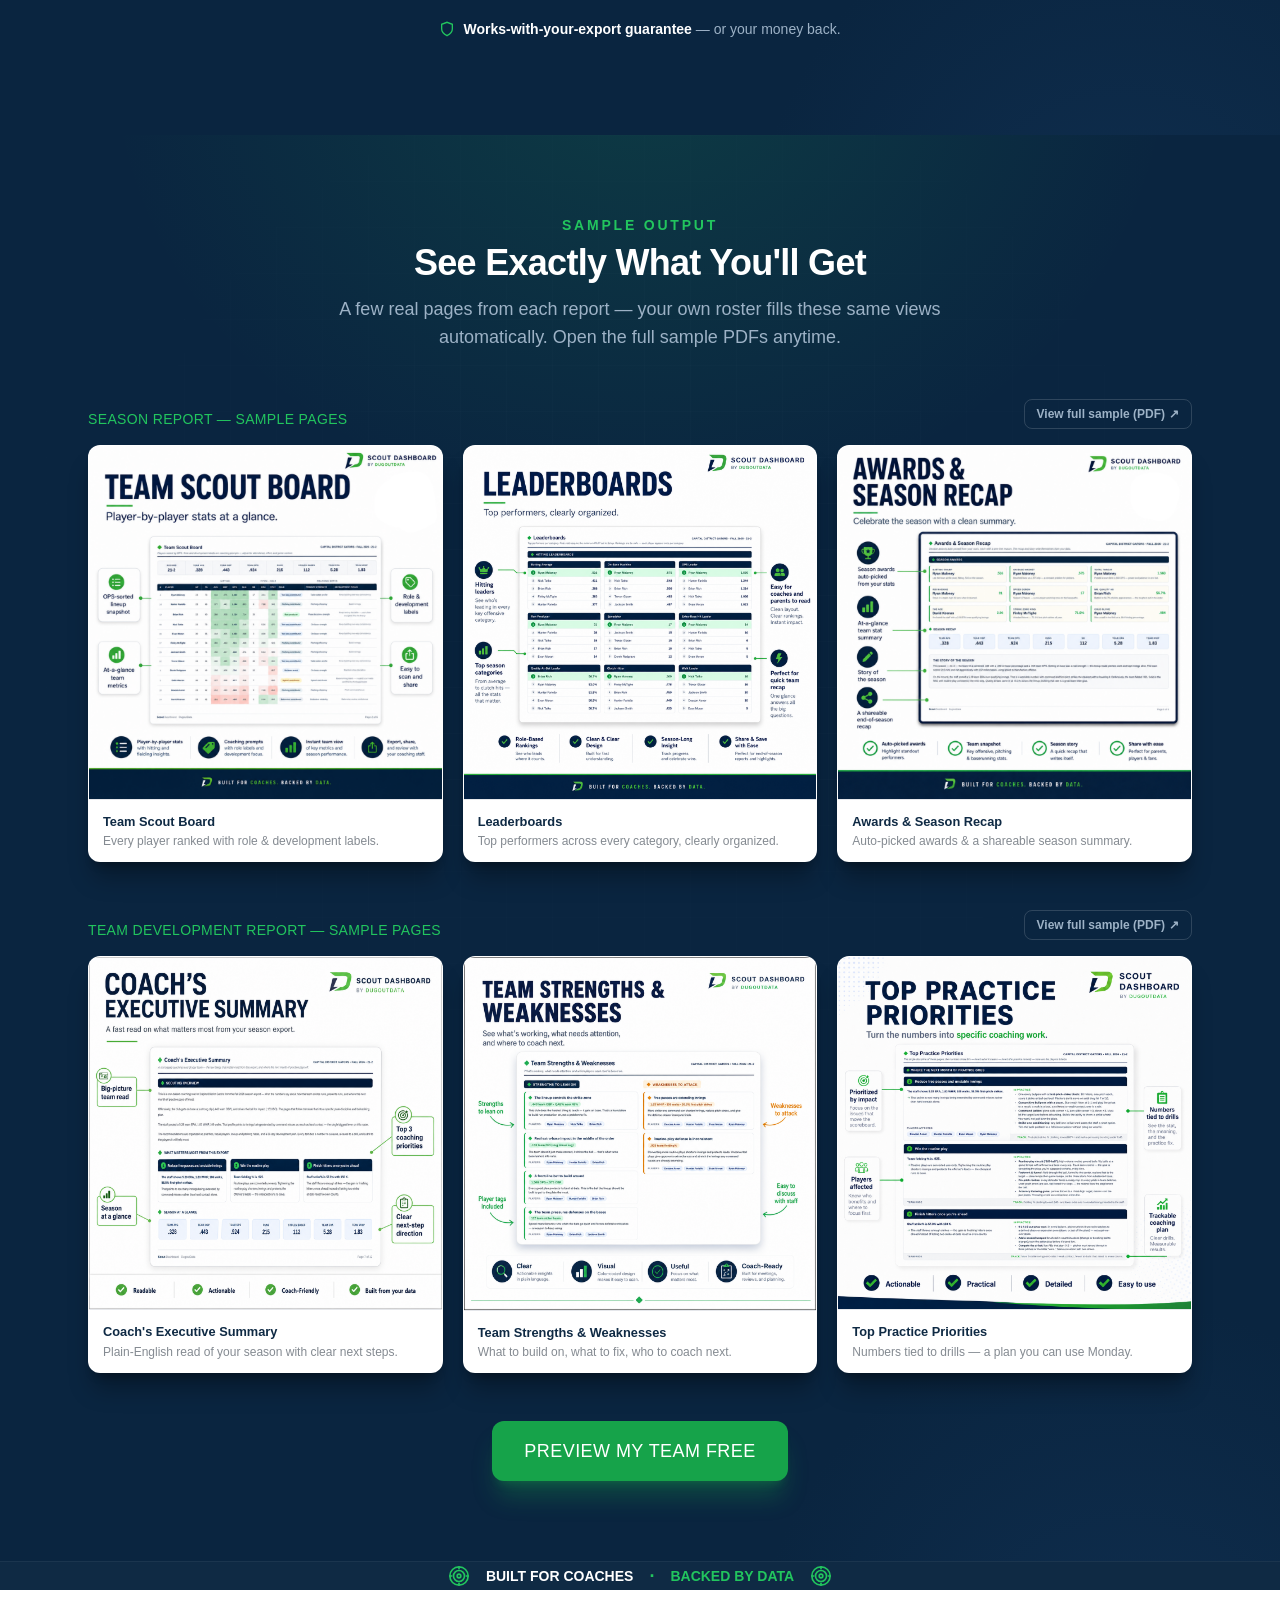
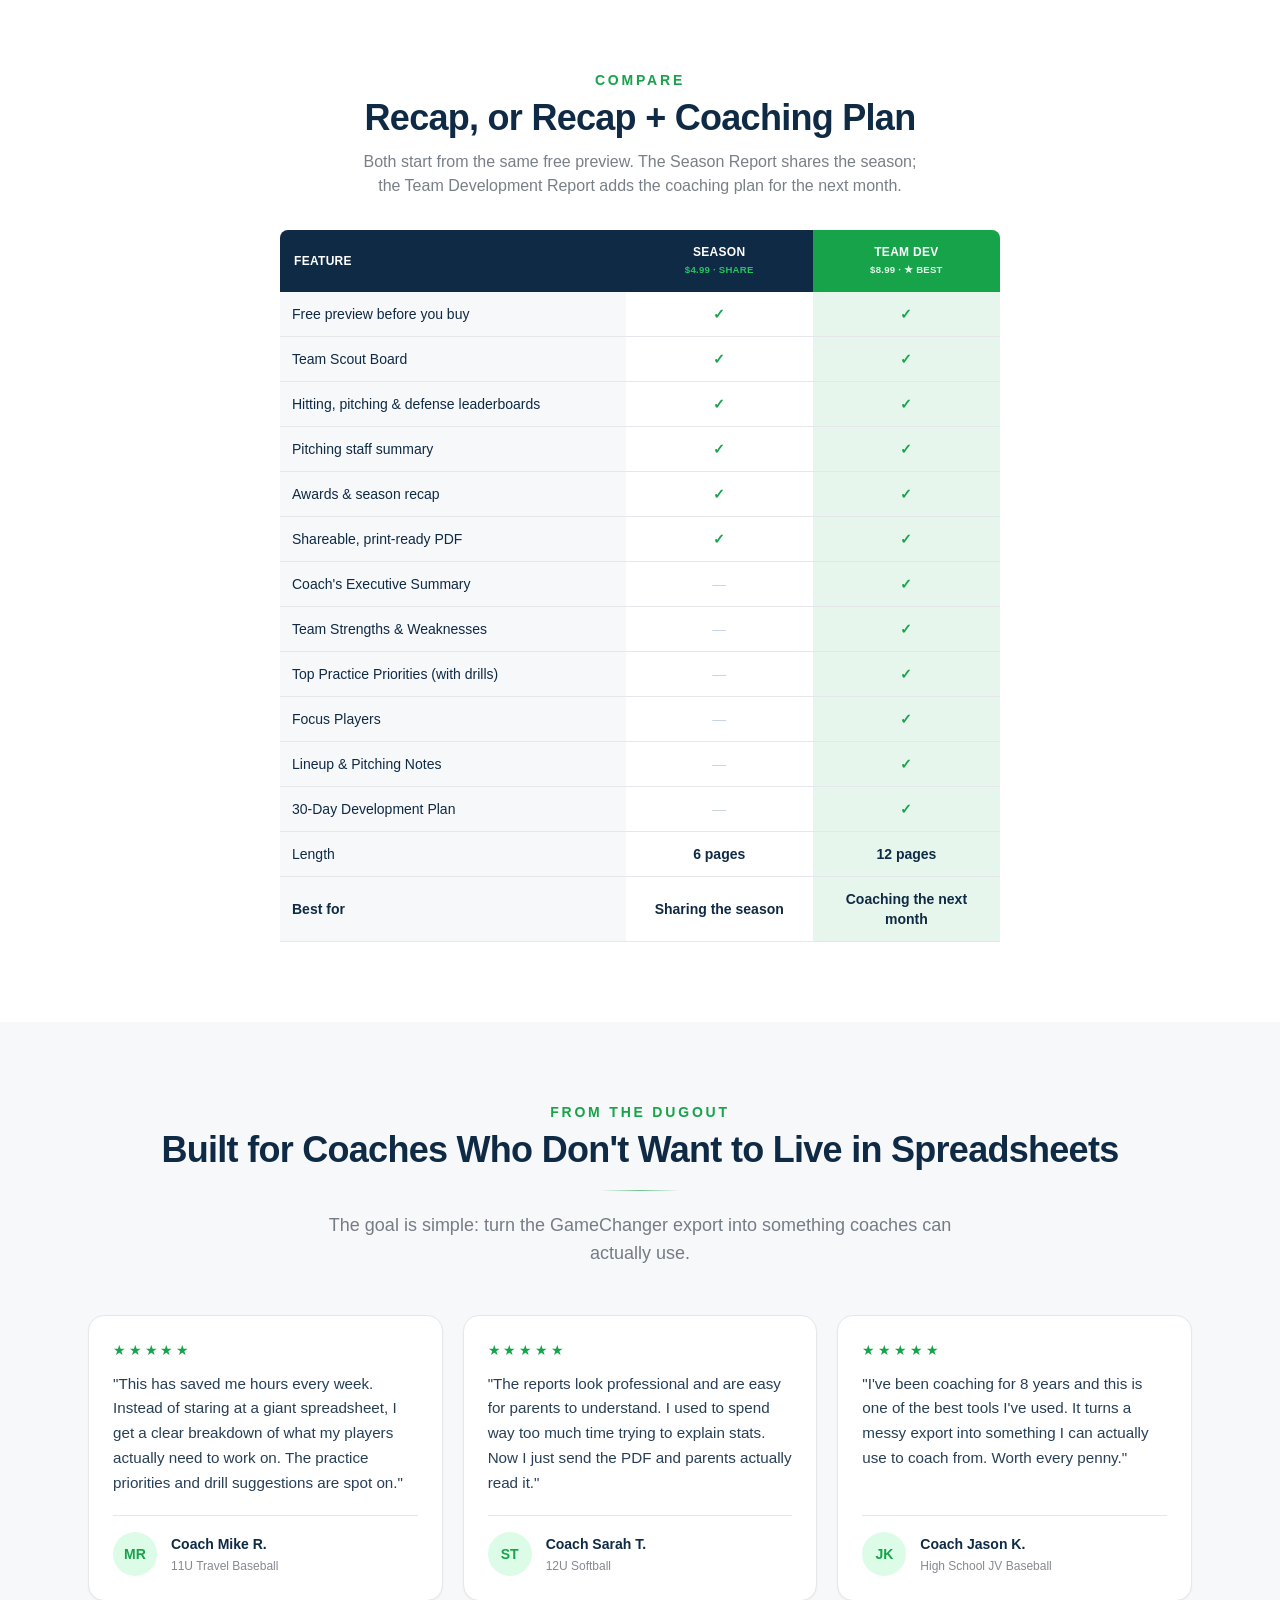
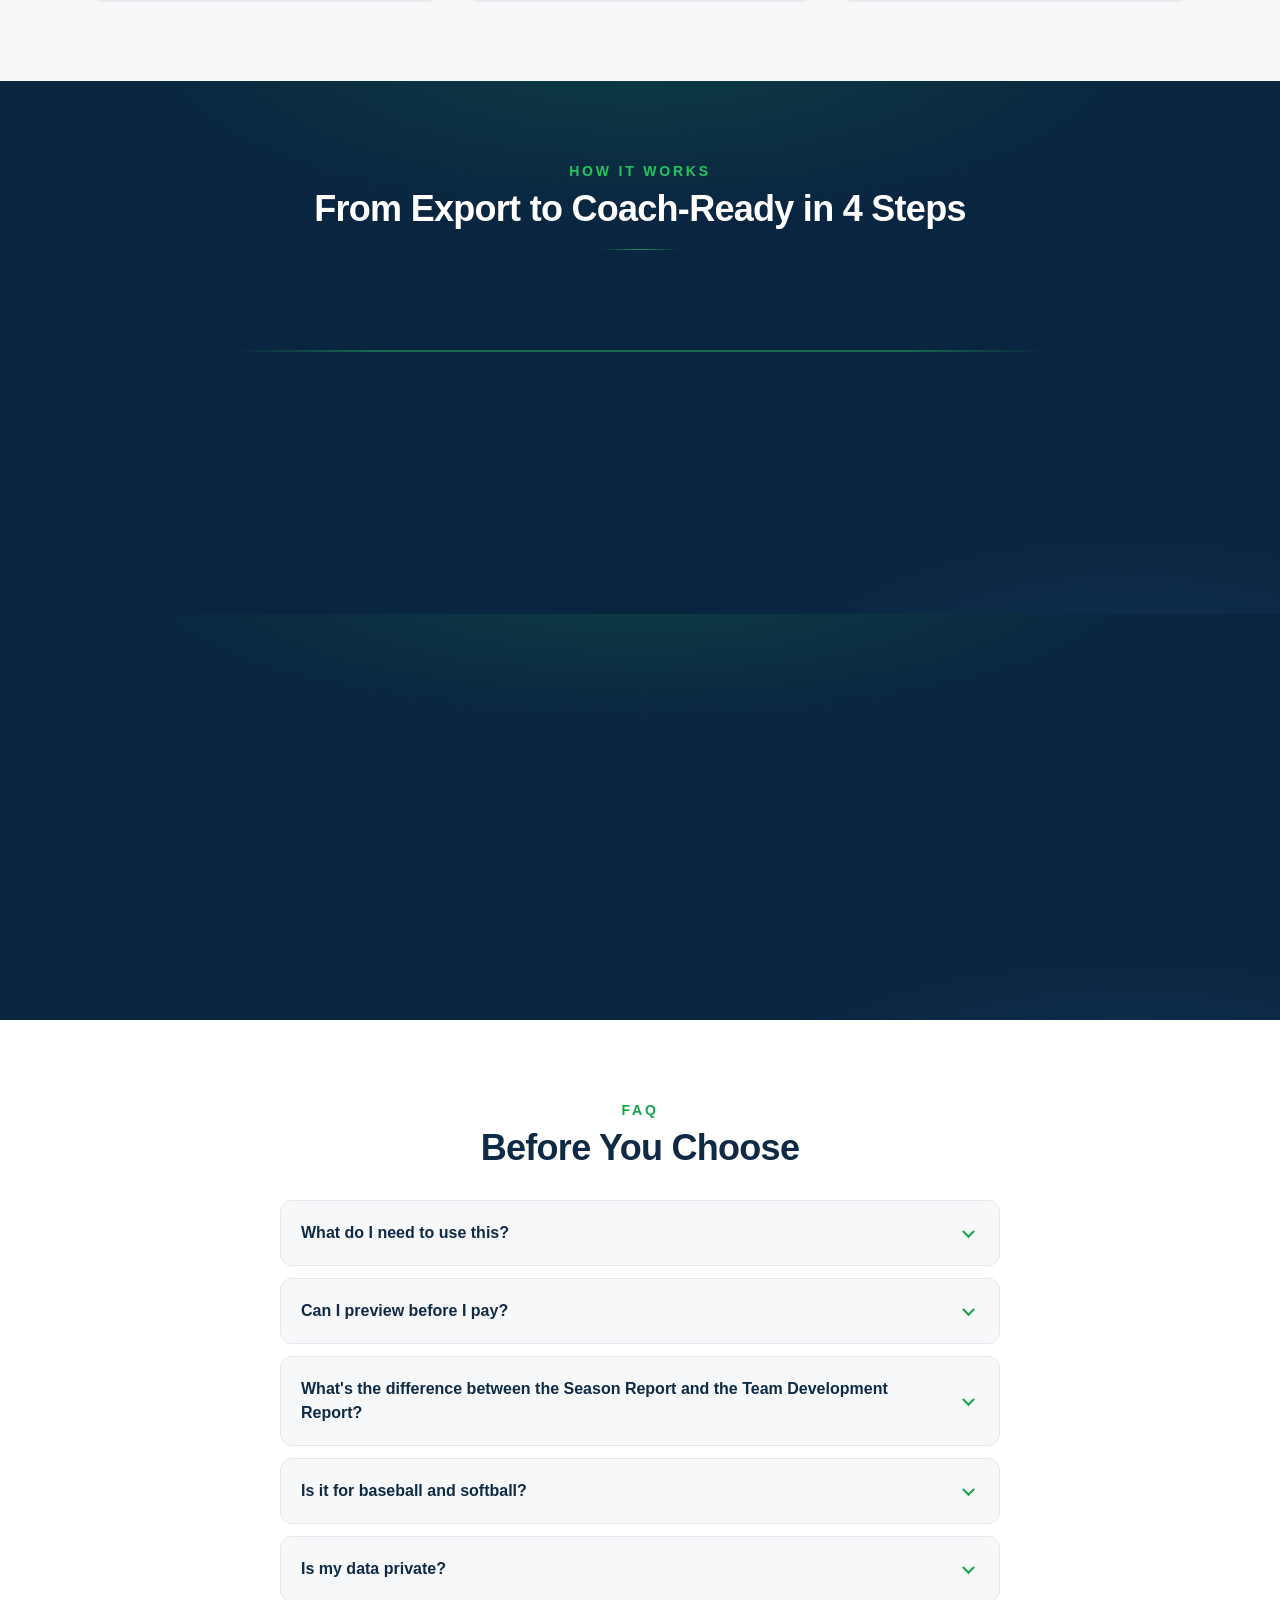
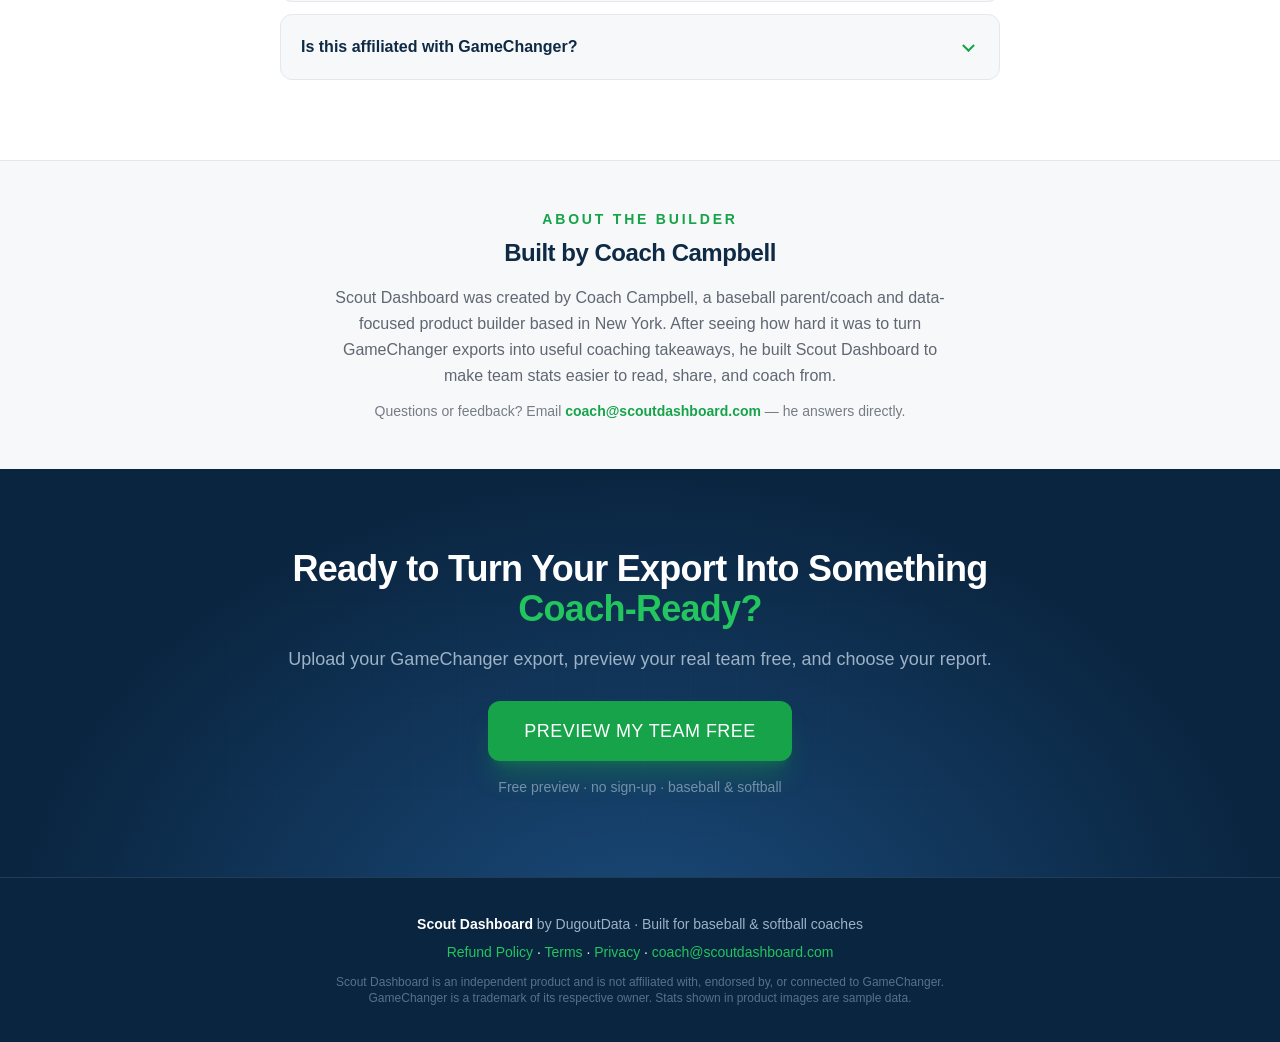
==== commit cd2d8b15: "Upgrade site visuals with v4 Etsy marketing images + tagline band" ====
--- a/index.html
+++ b/index.html
@@ -585,8 +585,8 @@
       <!-- Season Report -->
       <div class="pcardx reveal bg-navy2 border border-white/10 hover:border-white/25 hover:shadow-2xl hover:shadow-black/40 rounded-2xl overflow-hidden flex flex-col">
         <div class="tierbar" style="background:linear-gradient(90deg,#93C5FD,#3B82F6)"></div>
-        <div class="relative overflow-hidden">
-          <img src="img/season1.webp" srcset="img/season1-700.webp 700w, img/season1.webp 1400w" sizes="(max-width:768px) 100vw, 50vw" alt="Season Report — Team Scout Board" class="shot w-full" loading="lazy" width="1400" height="1082">
+        <div class="relative overflow-hidden bg-white">
+          <img src="img/season_v4_1.png" alt="Scout Dashboard Season Report — full product overview with team data" class="shot w-full" loading="lazy" width="600" height="600">
           <span class="absolute top-3 left-3 text-[.58rem] font-display uppercase tracking-[.15em] text-ltblue bg-navy3/75 backdrop-blur-sm border border-white/10 px-2.5 py-1 rounded-full">Season Report</span>
         </div>
         <div class="p-6 sm:p-7 flex flex-col flex-1">
@@ -608,8 +608,8 @@
       <!-- Team Development Report (featured / best value) -->
       <div class="pcardx reveal bg-navy2 border-2 border-green ring-1 ring-green/25 rounded-2xl overflow-hidden flex flex-col relative md:-mt-4 shadow-2xl shadow-green/25 hover:shadow-green/45">
         <div class="bg-green text-white text-center text-[.66rem] font-display uppercase tracking-[.14em] font-bold py-1.5">★ Most Popular · Best Value</div>
-        <div class="relative overflow-hidden">
-          <img src="img/team_dev1.webp" srcset="img/team_dev1-700.webp 700w, img/team_dev1.webp 1400w" sizes="(max-width:768px) 100vw, 50vw" alt="Team Development Report — Coach's Executive Summary" class="shot w-full" loading="lazy" width="1400" height="1082">
+        <div class="relative overflow-hidden bg-white">
+          <img src="img/dev_v4_1.png" alt="Scout Dashboard Team Development Report — full 12-page coaching analysis overview" class="shot w-full" loading="lazy" width="600" height="600">
           <span class="absolute top-3 left-3 text-[.58rem] font-display uppercase tracking-[.15em] text-white bg-green/85 backdrop-blur-sm border border-white/20 px-2.5 py-1 rounded-full">Team Development Report</span>
         </div>
         <div class="p-6 sm:p-7 flex flex-col flex-1">
@@ -659,9 +659,9 @@
       <a href="Scout_Dashboard_Season_Report_SAMPLE.pdf" target="_blank" rel="noopener" class="shrink-0 text-ltblue hover:text-white text-xs font-semibold inline-flex items-center gap-1 border border-white/15 hover:border-green2/50 rounded-lg px-3 py-1.5 transition">View full sample (PDF) <span aria-hidden="true">↗</span></a>
     </div>
     <div class="grid sm:grid-cols-3 gap-4 lg:gap-5">
-      <figure class="lift zoom bg-navy2 border border-white/10 hover:border-green2/40 rounded-xl overflow-hidden shadow-xl shadow-black/30"><img src="img/season1.webp" srcset="img/season1-700.webp 700w, img/season1.webp 1400w" sizes="(min-width:640px) 33vw, 100vw" loading="lazy" alt="Season Report — Team Scout Board" class="w-full" width="1400" height="1082"><figcaption class="py-3 px-3.5 border-t border-white/5 text-left"><span class="block text-white text-[.8rem] font-semibold">Team Scout Board</span><span class="block text-ltblue text-xs mt-0.5">See who leads the team — and why.</span></figcaption></figure>
-      <figure class="lift zoom bg-navy2 border border-white/10 hover:border-green2/40 rounded-xl overflow-hidden shadow-xl shadow-black/30"><img src="img/season2.webp" srcset="img/season2-700.webp 700w, img/season2.webp 1400w" sizes="(min-width:640px) 33vw, 100vw" loading="lazy" alt="Season Report — Leaderboards" class="w-full" width="1400" height="1082"><figcaption class="py-3 px-3.5 border-t border-white/5 text-left"><span class="block text-white text-[.8rem] font-semibold">Leaderboards</span><span class="block text-ltblue text-xs mt-0.5">Top bats, arms &amp; gloves at a glance.</span></figcaption></figure>
-      <figure class="lift zoom bg-navy2 border border-white/10 hover:border-green2/40 rounded-xl overflow-hidden shadow-xl shadow-black/30"><img src="img/season5.webp" srcset="img/season5-700.webp 700w, img/season5.webp 1400w" sizes="(min-width:640px) 33vw, 100vw" loading="lazy" alt="Season Report — Awards &amp; Season Recap" class="w-full" width="1400" height="1082"><figcaption class="py-3 px-3.5 border-t border-white/5 text-left"><span class="block text-white text-[.8rem] font-semibold">Awards &amp; Season Recap</span><span class="block text-ltblue text-xs mt-0.5">A season finish worth sharing.</span></figcaption></figure>
+      <figure class="lift zoom bg-white border border-white/10 hover:border-green2/40 rounded-xl overflow-hidden shadow-xl shadow-black/30"><img src="img/season_v4_4.png" loading="lazy" alt="Season Report — Team Scout Board with role labels and coaching callouts" class="w-full" width="600" height="600"><figcaption class="py-3 px-3.5 border-t border-line text-left"><span class="block text-navy text-[.8rem] font-semibold">Team Scout Board</span><span class="block text-ink/55 text-xs mt-0.5">Every player ranked with role &amp; development labels.</span></figcaption></figure>
+      <figure class="lift zoom bg-white border border-white/10 hover:border-green2/40 rounded-xl overflow-hidden shadow-xl shadow-black/30"><img src="img/season_v4_5.png" loading="lazy" alt="Season Report — Leaderboards across hitting, pitching and defense" class="w-full" width="600" height="600"><figcaption class="py-3 px-3.5 border-t border-line text-left"><span class="block text-navy text-[.8rem] font-semibold">Leaderboards</span><span class="block text-ink/55 text-xs mt-0.5">Top performers across every category, clearly organized.</span></figcaption></figure>
+      <figure class="lift zoom bg-white border border-white/10 hover:border-green2/40 rounded-xl overflow-hidden shadow-xl shadow-black/30"><img src="img/season_v4_6.png" loading="lazy" alt="Season Report — Awards and season recap auto-picked from your stats" class="w-full" width="600" height="600"><figcaption class="py-3 px-3.5 border-t border-line text-left"><span class="block text-navy text-[.8rem] font-semibold">Awards &amp; Season Recap</span><span class="block text-ink/55 text-xs mt-0.5">Auto-picked awards &amp; a shareable season summary.</span></figcaption></figure>
     </div>
 
     <!-- Team Development Report — 3 sample pages -->
@@ -670,14 +670,25 @@
       <a href="Scout_Dashboard_Team_Development_Report_SAMPLE.pdf" target="_blank" rel="noopener" class="shrink-0 text-ltblue hover:text-white text-xs font-semibold inline-flex items-center gap-1 border border-white/15 hover:border-green2/50 rounded-lg px-3 py-1.5 transition">View full sample (PDF) <span aria-hidden="true">↗</span></a>
     </div>
     <div class="grid sm:grid-cols-3 gap-4 lg:gap-5">
-      <figure class="lift zoom bg-navy2 border border-white/10 hover:border-green2/40 rounded-xl overflow-hidden shadow-xl shadow-black/30"><img src="img/team_dev1.webp" srcset="img/team_dev1-700.webp 700w, img/team_dev1.webp 1400w" sizes="(min-width:640px) 33vw, 100vw" loading="lazy" alt="Team Development Report — Coach's Executive Summary" class="w-full" width="1400" height="1082"><figcaption class="py-3 px-3.5 border-t border-white/5 text-left"><span class="block text-white text-[.8rem] font-semibold">Coach's Executive Summary</span><span class="block text-ltblue text-xs mt-0.5">The season in plain English.</span></figcaption></figure>
-      <figure class="lift zoom bg-navy2 border border-white/10 hover:border-green2/40 rounded-xl overflow-hidden shadow-xl shadow-black/30"><img src="img/team_dev2.webp" srcset="img/team_dev2-700.webp 700w, img/team_dev2.webp 1400w" sizes="(min-width:640px) 33vw, 100vw" loading="lazy" alt="Team Development Report — Team Strengths &amp; Weaknesses" class="w-full" width="1400" height="1082"><figcaption class="py-3 px-3.5 border-t border-white/5 text-left"><span class="block text-white text-[.8rem] font-semibold">Team Strengths &amp; Weaknesses</span><span class="block text-ltblue text-xs mt-0.5">What to build on, what to fix.</span></figcaption></figure>
-      <figure class="lift zoom bg-navy2 border border-white/10 hover:border-green2/40 rounded-xl overflow-hidden shadow-xl shadow-black/30"><img src="img/team_dev6.webp" srcset="img/team_dev6-700.webp 700w, img/team_dev6.webp 1400w" sizes="(min-width:640px) 33vw, 100vw" loading="lazy" alt="Team Development Report — 30-Day Development Plan" class="w-full" width="1400" height="1082"><figcaption class="py-3 px-3.5 border-t border-white/5 text-left"><span class="block text-white text-[.8rem] font-semibold">30-Day Development Plan</span><span class="block text-ltblue text-xs mt-0.5">Walk into next month with a plan.</span></figcaption></figure>
+      <figure class="lift zoom bg-white border border-white/10 hover:border-green2/40 rounded-xl overflow-hidden shadow-xl shadow-black/30"><img src="img/dev_v4_4.png" loading="lazy" alt="Team Development Report — Coach's Executive Summary with top 3 priorities and season at a glance" class="w-full" width="600" height="600"><figcaption class="py-3 px-3.5 border-t border-line text-left"><span class="block text-navy text-[.8rem] font-semibold">Coach's Executive Summary</span><span class="block text-ink/55 text-xs mt-0.5">Plain-English read of your season with clear next steps.</span></figcaption></figure>
+      <figure class="lift zoom bg-white border border-white/10 hover:border-green2/40 rounded-xl overflow-hidden shadow-xl shadow-black/30"><img src="img/dev_v4_5.png" loading="lazy" alt="Team Development Report — Team Strengths and Weaknesses analysis with player tags" class="w-full" width="600" height="600"><figcaption class="py-3 px-3.5 border-t border-line text-left"><span class="block text-navy text-[.8rem] font-semibold">Team Strengths &amp; Weaknesses</span><span class="block text-ink/55 text-xs mt-0.5">What to build on, what to fix, who to coach next.</span></figcaption></figure>
+      <figure class="lift zoom bg-white border border-white/10 hover:border-green2/40 rounded-xl overflow-hidden shadow-xl shadow-black/30"><img src="img/dev_v4_6.png" loading="lazy" alt="Team Development Report — Top Practice Priorities with drills and player callouts" class="w-full" width="600" height="600"><figcaption class="py-3 px-3.5 border-t border-line text-left"><span class="block text-navy text-[.8rem] font-semibold">Top Practice Priorities</span><span class="block text-ink/55 text-xs mt-0.5">Numbers tied to drills — a plan you can use Monday.</span></figcaption></figure>
     </div>
 
     <div class="mt-12"><a href="#demo" class="inline-block bg-green hover:bg-green2 text-white font-display uppercase tracking-wide text-lg px-8 py-4 rounded-xl shadow-xl shadow-green/30">Preview My Team Free</a></div>
   </div>
 </section>
+
+<!-- ════════════════ BRAND TAGLINE BAND ════════════════ -->
+<div class="bg-navy py-7 border-t border-white/5">
+  <div class="max-w-3xl mx-auto px-4 sm:px-6 flex items-center justify-center gap-4 sm:gap-7 flex-wrap">
+    <svg width="22" height="22" viewBox="0 0 24 24" fill="none" stroke="#22C55E" stroke-width="1.8" stroke-linecap="round" stroke-linejoin="round"><circle cx="12" cy="12" r="10"/><circle cx="12" cy="12" r="6"/><circle cx="12" cy="12" r="2"/><line x1="12" y1="2" x2="12" y2="4"/><line x1="12" y1="20" x2="12" y2="22"/><line x1="2" y1="12" x2="4" y2="12"/><line x1="20" y1="12" x2="22" y2="12"/></svg>
+    <span class="font-display uppercase tracking-[.28em] text-white text-sm sm:text-base font-bold">Built for Coaches</span>
+    <span class="text-green2 font-bold text-lg leading-none">·</span>
+    <span class="font-display uppercase tracking-[.28em] text-green2 text-sm sm:text-base font-bold">Backed by Data</span>
+    <svg width="22" height="22" viewBox="0 0 24 24" fill="none" stroke="#22C55E" stroke-width="1.8" stroke-linecap="round" stroke-linejoin="round"><circle cx="12" cy="12" r="10"/><circle cx="12" cy="12" r="6"/><circle cx="12" cy="12" r="2"/><line x1="12" y1="2" x2="12" y2="4"/><line x1="12" y1="20" x2="12" y2="22"/><line x1="2" y1="12" x2="4" y2="12"/><line x1="20" y1="12" x2="22" y2="12"/></svg>
+  </div>
+</div>
 
 <!-- ════════════════ COMPARISON TABLE ════════════════ -->
 <section id="comparison" class="bg-white text-ink py-16 sm:py-20">
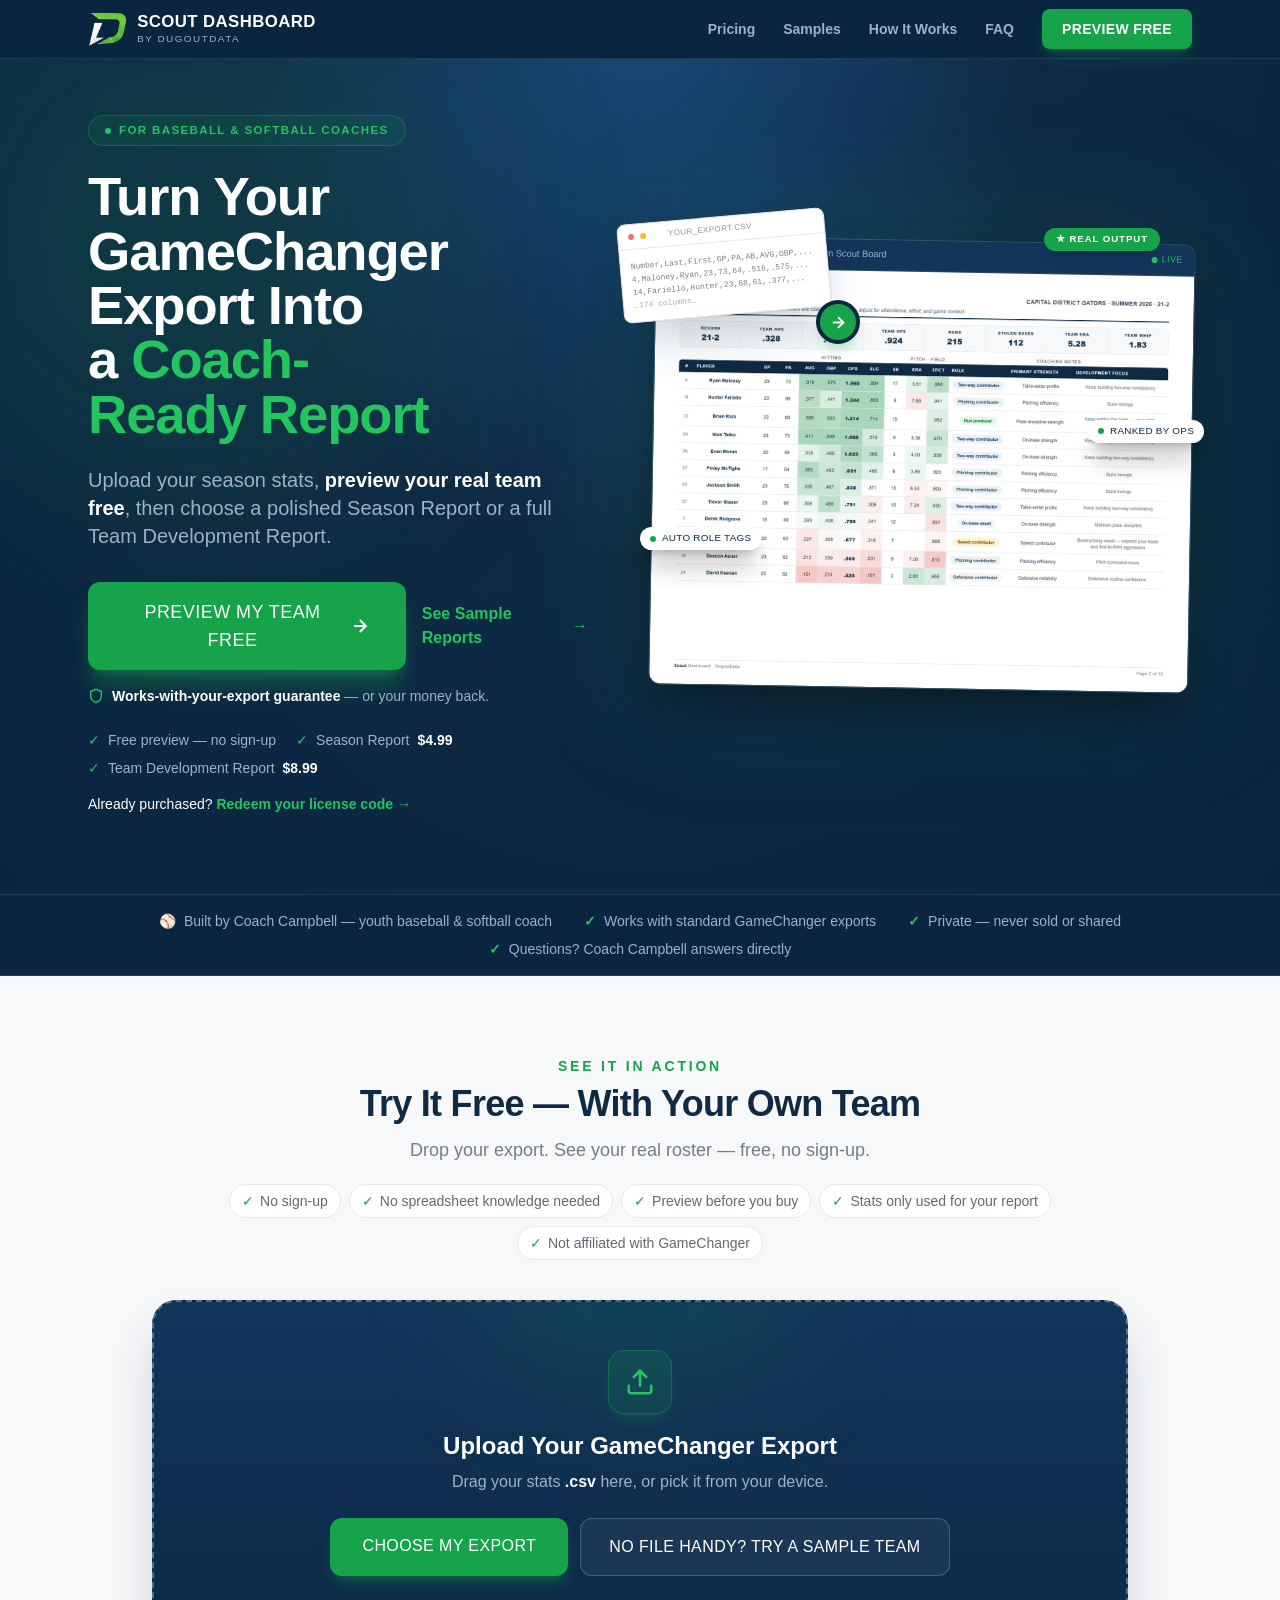
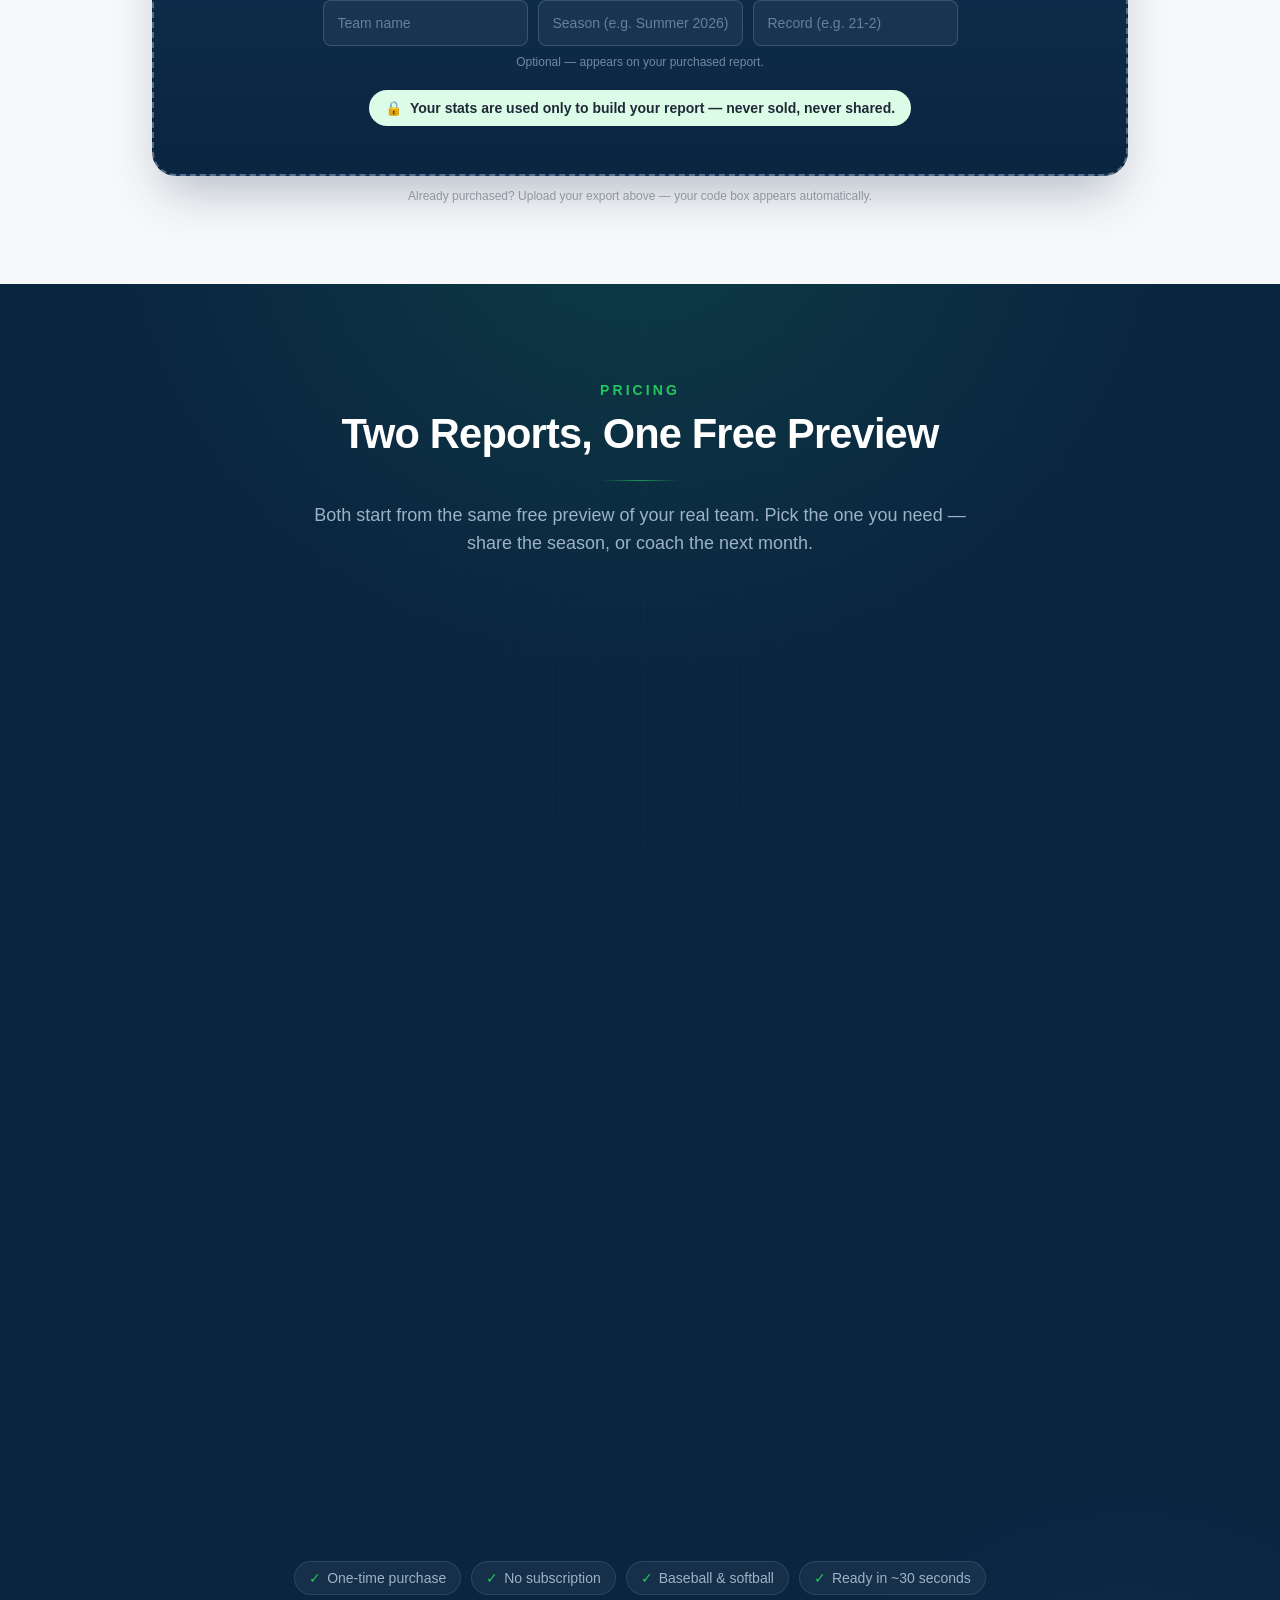
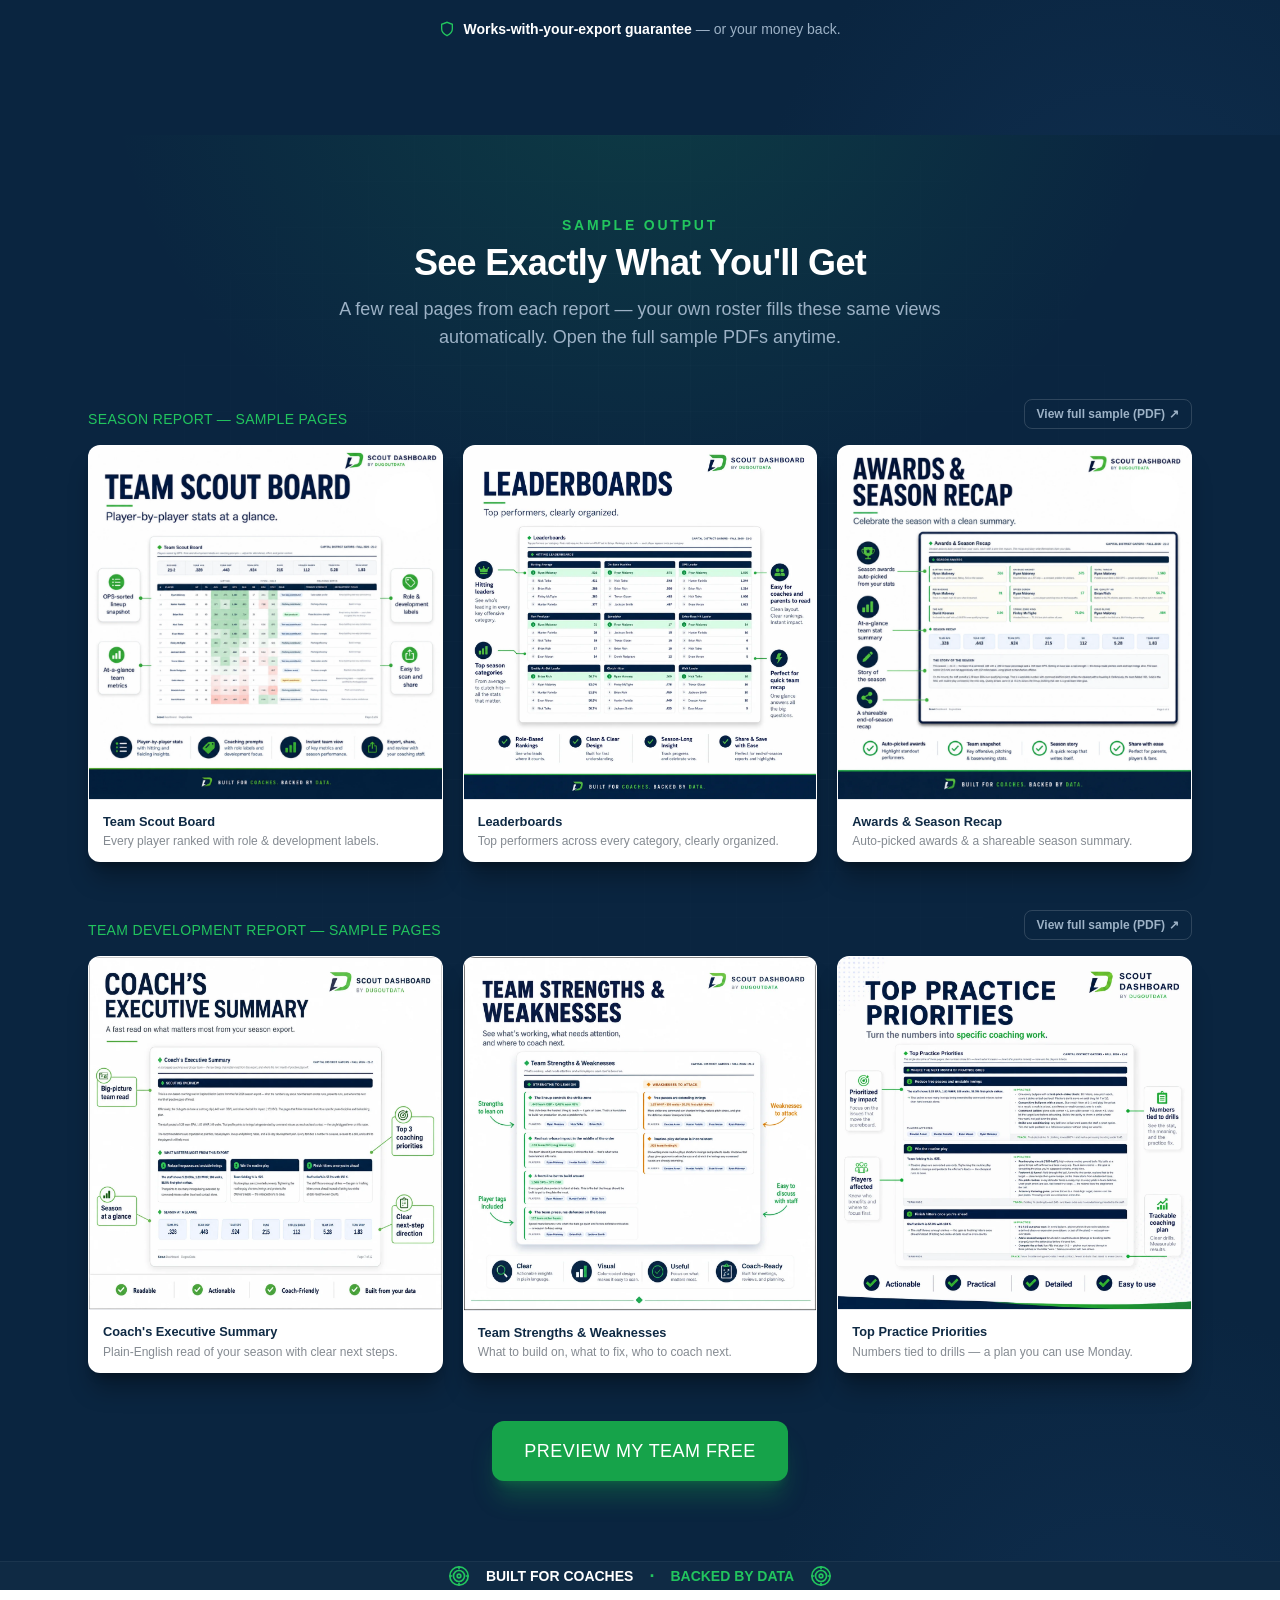
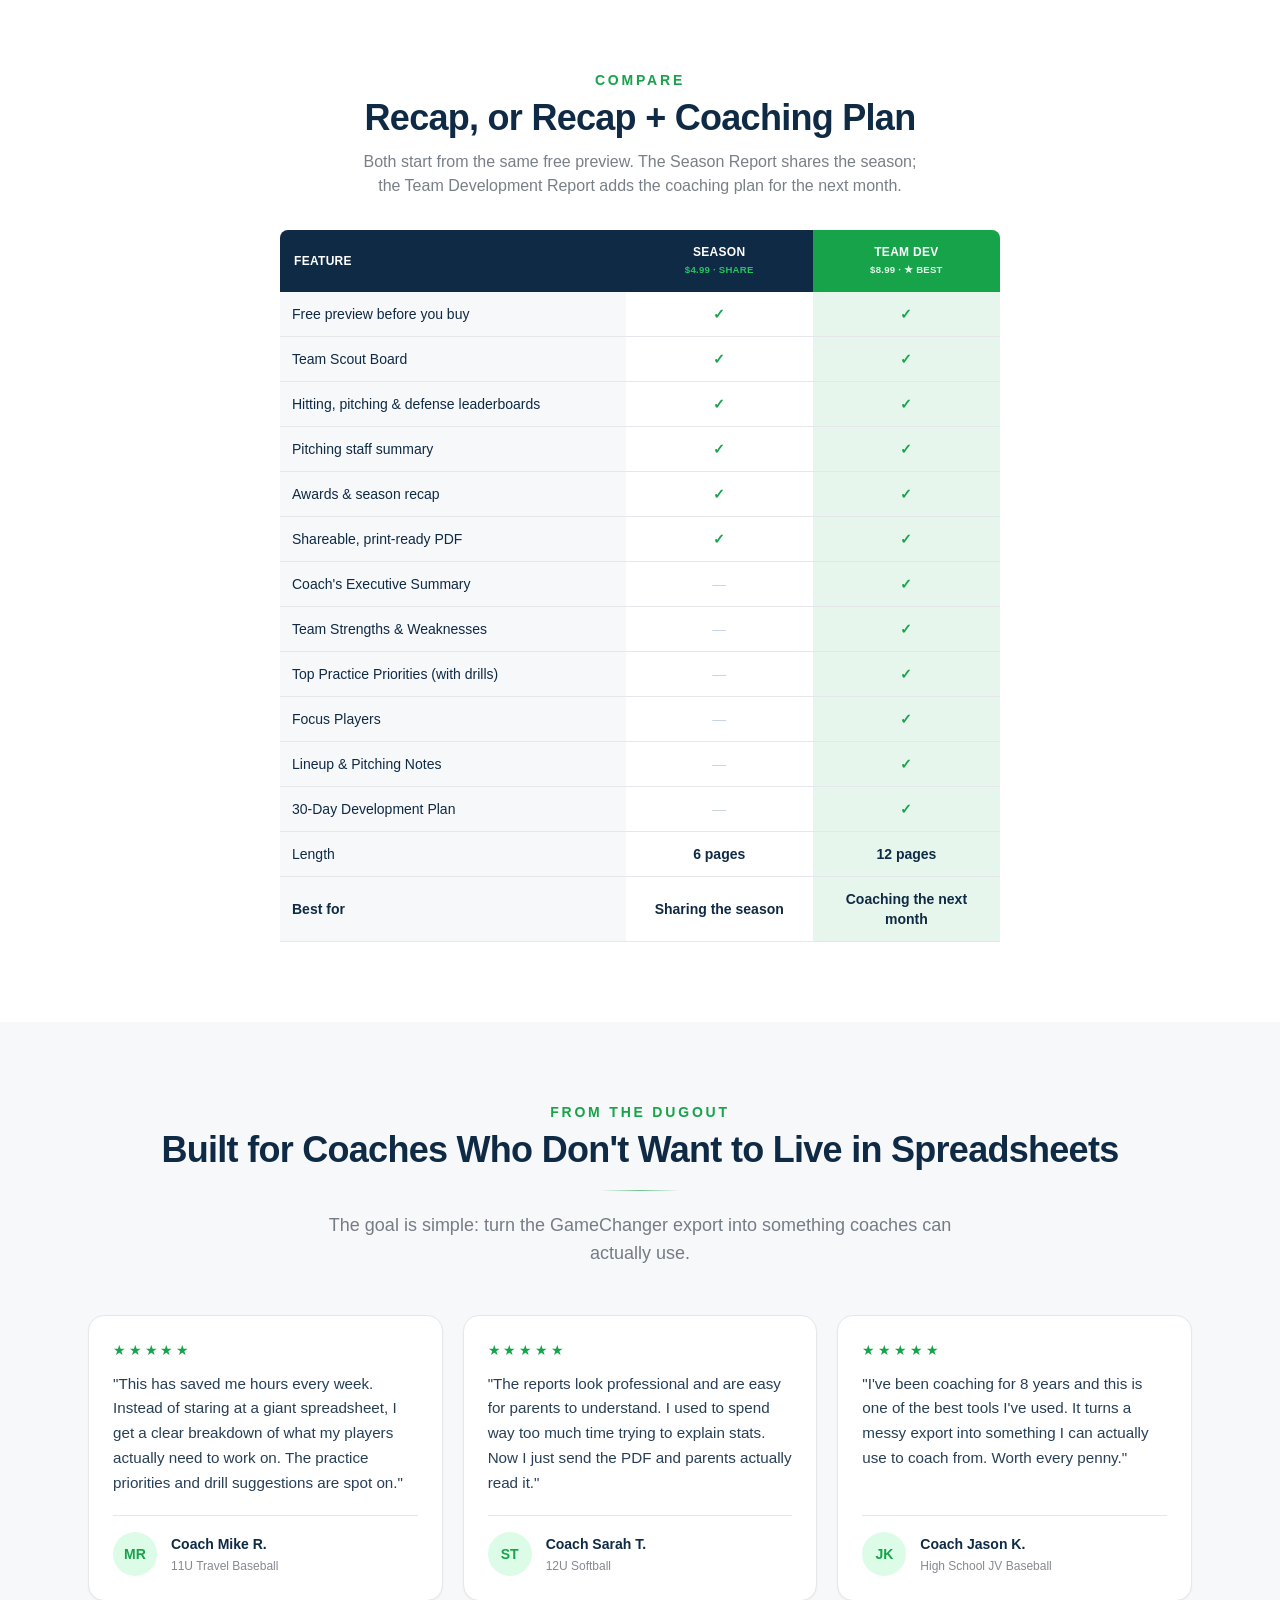
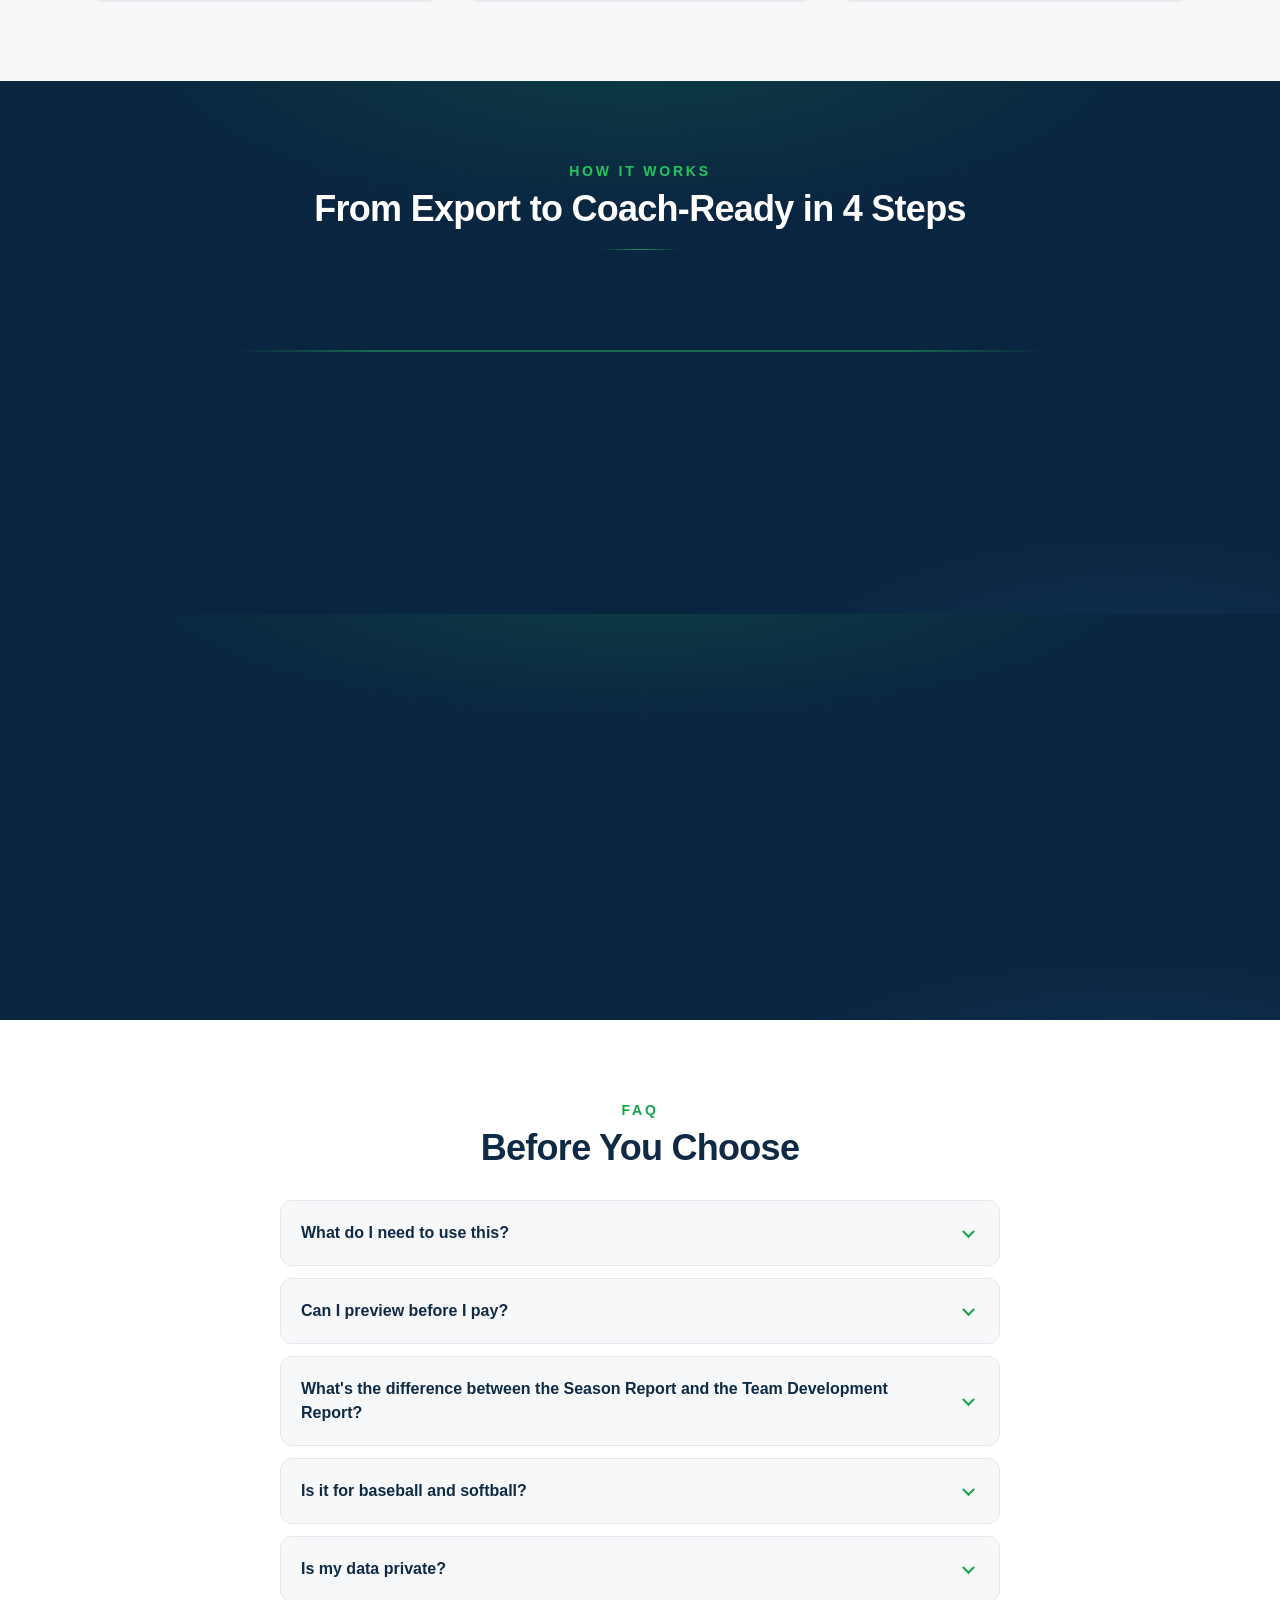
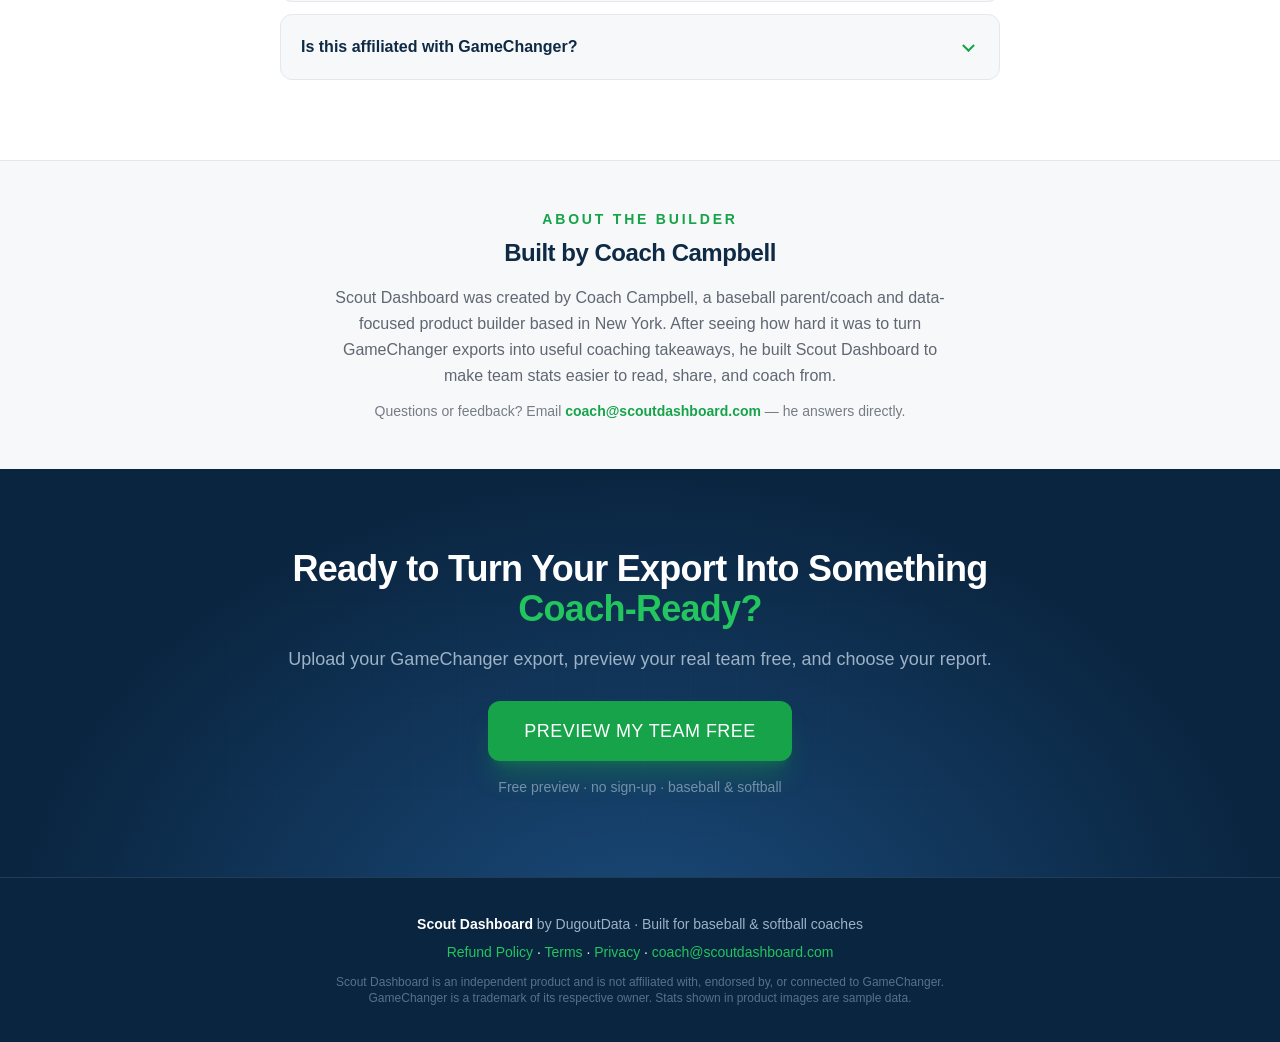
==== commit ae15d91c: "Convert v4 product images to WebP + add srcset; fix title arrow and noopener - Convert 8 v4 PNG imag" ====
--- a/index.html
+++ b/index.html
@@ -3,7 +3,7 @@
 <head>
 <meta charset="UTF-8">
 <meta name="viewport" content="width=device-width, initial-scale=1.0">
-<title>Scout Dashboard — GameChanger Export → Coach-Ready Report</title>
+<title>Scout Dashboard — GameChanger Export — Coach-Ready Report</title>
 <meta name="description" content="Upload your GameChanger export and preview your real team free — then choose a Season Report ($4.99) or Team Development Report ($8.99). No sign-up.">
 <link rel="canonical" href="https://www.scoutdashboard.com/">
 <meta property="og:type" content="website">
@@ -586,7 +586,7 @@
       <div class="pcardx reveal bg-navy2 border border-white/10 hover:border-white/25 hover:shadow-2xl hover:shadow-black/40 rounded-2xl overflow-hidden flex flex-col">
         <div class="tierbar" style="background:linear-gradient(90deg,#93C5FD,#3B82F6)"></div>
         <div class="relative overflow-hidden bg-white">
-          <img src="img/season_v4_1.png" alt="Scout Dashboard Season Report — full product overview with team data" class="shot w-full" loading="lazy" width="600" height="600">
+          <img src="img/season_v4_1.webp" srcset="img/season_v4_1-300.webp 300w, img/season_v4_1.webp 600w" sizes="(max-width:768px) 100vw, 48vw" alt="Scout Dashboard Season Report — full product overview with team data" class="shot w-full" loading="lazy" width="600" height="600">
           <span class="absolute top-3 left-3 text-[.58rem] font-display uppercase tracking-[.15em] text-ltblue bg-navy3/75 backdrop-blur-sm border border-white/10 px-2.5 py-1 rounded-full">Season Report</span>
         </div>
         <div class="p-6 sm:p-7 flex flex-col flex-1">
@@ -609,7 +609,7 @@
       <div class="pcardx reveal bg-navy2 border-2 border-green ring-1 ring-green/25 rounded-2xl overflow-hidden flex flex-col relative md:-mt-4 shadow-2xl shadow-green/25 hover:shadow-green/45">
         <div class="bg-green text-white text-center text-[.66rem] font-display uppercase tracking-[.14em] font-bold py-1.5">★ Most Popular · Best Value</div>
         <div class="relative overflow-hidden bg-white">
-          <img src="img/dev_v4_1.png" alt="Scout Dashboard Team Development Report — full 12-page coaching analysis overview" class="shot w-full" loading="lazy" width="600" height="600">
+          <img src="img/dev_v4_1.webp" srcset="img/dev_v4_1-300.webp 300w, img/dev_v4_1.webp 600w" sizes="(max-width:768px) 100vw, 48vw" alt="Scout Dashboard Team Development Report — full 12-page coaching analysis overview" class="shot w-full" loading="lazy" width="600" height="600">
           <span class="absolute top-3 left-3 text-[.58rem] font-display uppercase tracking-[.15em] text-white bg-green/85 backdrop-blur-sm border border-white/20 px-2.5 py-1 rounded-full">Team Development Report</span>
         </div>
         <div class="p-6 sm:p-7 flex flex-col flex-1">
@@ -659,9 +659,9 @@
       <a href="Scout_Dashboard_Season_Report_SAMPLE.pdf" target="_blank" rel="noopener" class="shrink-0 text-ltblue hover:text-white text-xs font-semibold inline-flex items-center gap-1 border border-white/15 hover:border-green2/50 rounded-lg px-3 py-1.5 transition">View full sample (PDF) <span aria-hidden="true">↗</span></a>
     </div>
     <div class="grid sm:grid-cols-3 gap-4 lg:gap-5">
-      <figure class="lift zoom bg-white border border-white/10 hover:border-green2/40 rounded-xl overflow-hidden shadow-xl shadow-black/30"><img src="img/season_v4_4.png" loading="lazy" alt="Season Report — Team Scout Board with role labels and coaching callouts" class="w-full" width="600" height="600"><figcaption class="py-3 px-3.5 border-t border-line text-left"><span class="block text-navy text-[.8rem] font-semibold">Team Scout Board</span><span class="block text-ink/55 text-xs mt-0.5">Every player ranked with role &amp; development labels.</span></figcaption></figure>
-      <figure class="lift zoom bg-white border border-white/10 hover:border-green2/40 rounded-xl overflow-hidden shadow-xl shadow-black/30"><img src="img/season_v4_5.png" loading="lazy" alt="Season Report — Leaderboards across hitting, pitching and defense" class="w-full" width="600" height="600"><figcaption class="py-3 px-3.5 border-t border-line text-left"><span class="block text-navy text-[.8rem] font-semibold">Leaderboards</span><span class="block text-ink/55 text-xs mt-0.5">Top performers across every category, clearly organized.</span></figcaption></figure>
-      <figure class="lift zoom bg-white border border-white/10 hover:border-green2/40 rounded-xl overflow-hidden shadow-xl shadow-black/30"><img src="img/season_v4_6.png" loading="lazy" alt="Season Report — Awards and season recap auto-picked from your stats" class="w-full" width="600" height="600"><figcaption class="py-3 px-3.5 border-t border-line text-left"><span class="block text-navy text-[.8rem] font-semibold">Awards &amp; Season Recap</span><span class="block text-ink/55 text-xs mt-0.5">Auto-picked awards &amp; a shareable season summary.</span></figcaption></figure>
+      <figure class="lift zoom bg-white border border-white/10 hover:border-green2/40 rounded-xl overflow-hidden shadow-xl shadow-black/30"><img src="img/season_v4_4.webp" srcset="img/season_v4_4-300.webp 300w, img/season_v4_4.webp 600w" sizes="(max-width:640px) 100vw, 33vw" loading="lazy" alt="Season Report — Team Scout Board with role labels and coaching callouts" class="w-full" width="600" height="600"><figcaption class="py-3 px-3.5 border-t border-line text-left"><span class="block text-navy text-[.8rem] font-semibold">Team Scout Board</span><span class="block text-ink/55 text-xs mt-0.5">Every player ranked with role &amp; development labels.</span></figcaption></figure>
+      <figure class="lift zoom bg-white border border-white/10 hover:border-green2/40 rounded-xl overflow-hidden shadow-xl shadow-black/30"><img src="img/season_v4_5.webp" srcset="img/season_v4_5-300.webp 300w, img/season_v4_5.webp 600w" sizes="(max-width:640px) 100vw, 33vw" loading="lazy" alt="Season Report — Leaderboards across hitting, pitching and defense" class="w-full" width="600" height="600"><figcaption class="py-3 px-3.5 border-t border-line text-left"><span class="block text-navy text-[.8rem] font-semibold">Leaderboards</span><span class="block text-ink/55 text-xs mt-0.5">Top performers across every category, clearly organized.</span></figcaption></figure>
+      <figure class="lift zoom bg-white border border-white/10 hover:border-green2/40 rounded-xl overflow-hidden shadow-xl shadow-black/30"><img src="img/season_v4_6.webp" srcset="img/season_v4_6-300.webp 300w, img/season_v4_6.webp 600w" sizes="(max-width:640px) 100vw, 33vw" loading="lazy" alt="Season Report — Awards and season recap auto-picked from your stats" class="w-full" width="600" height="600"><figcaption class="py-3 px-3.5 border-t border-line text-left"><span class="block text-navy text-[.8rem] font-semibold">Awards &amp; Season Recap</span><span class="block text-ink/55 text-xs mt-0.5">Auto-picked awards &amp; a shareable season summary.</span></figcaption></figure>
     </div>
 
     <!-- Team Development Report — 3 sample pages -->
@@ -670,9 +670,9 @@
       <a href="Scout_Dashboard_Team_Development_Report_SAMPLE.pdf" target="_blank" rel="noopener" class="shrink-0 text-ltblue hover:text-white text-xs font-semibold inline-flex items-center gap-1 border border-white/15 hover:border-green2/50 rounded-lg px-3 py-1.5 transition">View full sample (PDF) <span aria-hidden="true">↗</span></a>
     </div>
     <div class="grid sm:grid-cols-3 gap-4 lg:gap-5">
-      <figure class="lift zoom bg-white border border-white/10 hover:border-green2/40 rounded-xl overflow-hidden shadow-xl shadow-black/30"><img src="img/dev_v4_4.png" loading="lazy" alt="Team Development Report — Coach's Executive Summary with top 3 priorities and season at a glance" class="w-full" width="600" height="600"><figcaption class="py-3 px-3.5 border-t border-line text-left"><span class="block text-navy text-[.8rem] font-semibold">Coach's Executive Summary</span><span class="block text-ink/55 text-xs mt-0.5">Plain-English read of your season with clear next steps.</span></figcaption></figure>
-      <figure class="lift zoom bg-white border border-white/10 hover:border-green2/40 rounded-xl overflow-hidden shadow-xl shadow-black/30"><img src="img/dev_v4_5.png" loading="lazy" alt="Team Development Report — Team Strengths and Weaknesses analysis with player tags" class="w-full" width="600" height="600"><figcaption class="py-3 px-3.5 border-t border-line text-left"><span class="block text-navy text-[.8rem] font-semibold">Team Strengths &amp; Weaknesses</span><span class="block text-ink/55 text-xs mt-0.5">What to build on, what to fix, who to coach next.</span></figcaption></figure>
-      <figure class="lift zoom bg-white border border-white/10 hover:border-green2/40 rounded-xl overflow-hidden shadow-xl shadow-black/30"><img src="img/dev_v4_6.png" loading="lazy" alt="Team Development Report — Top Practice Priorities with drills and player callouts" class="w-full" width="600" height="600"><figcaption class="py-3 px-3.5 border-t border-line text-left"><span class="block text-navy text-[.8rem] font-semibold">Top Practice Priorities</span><span class="block text-ink/55 text-xs mt-0.5">Numbers tied to drills — a plan you can use Monday.</span></figcaption></figure>
+      <figure class="lift zoom bg-white border border-white/10 hover:border-green2/40 rounded-xl overflow-hidden shadow-xl shadow-black/30"><img src="img/dev_v4_4.webp" srcset="img/dev_v4_4-300.webp 300w, img/dev_v4_4.webp 600w" sizes="(max-width:640px) 100vw, 33vw" loading="lazy" alt="Team Development Report — Coach's Executive Summary with top 3 priorities and season at a glance" class="w-full" width="600" height="600"><figcaption class="py-3 px-3.5 border-t border-line text-left"><span class="block text-navy text-[.8rem] font-semibold">Coach's Executive Summary</span><span class="block text-ink/55 text-xs mt-0.5">Plain-English read of your season with clear next steps.</span></figcaption></figure>
+      <figure class="lift zoom bg-white border border-white/10 hover:border-green2/40 rounded-xl overflow-hidden shadow-xl shadow-black/30"><img src="img/dev_v4_5.webp" srcset="img/dev_v4_5-300.webp 300w, img/dev_v4_5.webp 600w" sizes="(max-width:640px) 100vw, 33vw" loading="lazy" alt="Team Development Report — Team Strengths and Weaknesses analysis with player tags" class="w-full" width="600" height="600"><figcaption class="py-3 px-3.5 border-t border-line text-left"><span class="block text-navy text-[.8rem] font-semibold">Team Strengths &amp; Weaknesses</span><span class="block text-ink/55 text-xs mt-0.5">What to build on, what to fix, who to coach next.</span></figcaption></figure>
+      <figure class="lift zoom bg-white border border-white/10 hover:border-green2/40 rounded-xl overflow-hidden shadow-xl shadow-black/30"><img src="img/dev_v4_6.webp" srcset="img/dev_v4_6-300.webp 300w, img/dev_v4_6.webp 600w" sizes="(max-width:640px) 100vw, 33vw" loading="lazy" alt="Team Development Report — Top Practice Priorities with drills and player callouts" class="w-full" width="600" height="600"><figcaption class="py-3 px-3.5 border-t border-line text-left"><span class="block text-navy text-[.8rem] font-semibold">Top Practice Priorities</span><span class="block text-ink/55 text-xs mt-0.5">Numbers tied to drills — a plan you can use Monday.</span></figcaption></figure>
     </div>
 
     <div class="mt-12"><a href="#demo" class="inline-block bg-green hover:bg-green2 text-white font-display uppercase tracking-wide text-lg px-8 py-4 rounded-xl shadow-xl shadow-green/30">Preview My Team Free</a></div>
@@ -788,7 +788,7 @@
   <div class="max-w-3xl mx-auto px-4 sm:px-6">
     <div class="text-center"><div class="text-green font-display uppercase tracking-[.2em] text-sm font-semibold">FAQ</div><h2 class="font-display font-bold text-navy text-3xl sm:text-4xl mt-2">Before You Choose</h2></div>
     <div class="faq mt-8 space-y-3 [&_summary]:cursor-pointer [&_summary]:list-none [&_summary]:font-semibold [&_summary]:text-navy [&_details]:bg-graybg [&_details]:border [&_details]:border-line [&_details]:rounded-xl [&_details]:p-5 [&_p]:text-ink/70 [&_p]:text-sm [&_p]:mt-2">
-      <details><summary>What do I need to use this?</summary><p>A GameChanger baseball or softball stats export — the .csv file you download from your team's GameChanger account. (<a href="https://help.gc.com/hc/en-us/articles/360043583651-Exporting-Season-Stats">How to export your stats from GameChanger</a>) Upload it here and preview your team for free.</p></details>
+      <details><summary>What do I need to use this?</summary><p>A GameChanger baseball or softball stats export — the .csv file you download from your team's GameChanger account. (<a href="https://help.gc.com/hc/en-us/articles/360043583651-Exporting-Season-Stats" target="_blank" rel="noopener noreferrer">How to export your stats from GameChanger</a>) Upload it here and preview your team for free.</p></details>
       <details><summary>Can I preview before I pay?</summary><p>Yes. Upload your export and preview your team leaderboard and top player cards before choosing a product. No sign-up required.</p></details>
       <details><summary>What's the difference between the Season Report and the Team Development Report?</summary><p>The <b>Season Report</b> is a polished 6-page recap — Scout Board, leaderboards, pitching staff, and awards. The <b>Team Development Report</b> includes all of that (12 pages total) <i>plus</i> a coaching analysis: executive summary, strengths &amp; weaknesses, practice priorities with drills, focus players, lineup &amp; pitching notes, and a 30-day plan.</p></details>
       <details><summary>Is it for baseball and softball?</summary><p>Both. GameChanger exports the same stat categories for each, so everything works identically — travel, rec, Little League, or school ball.</p></details>
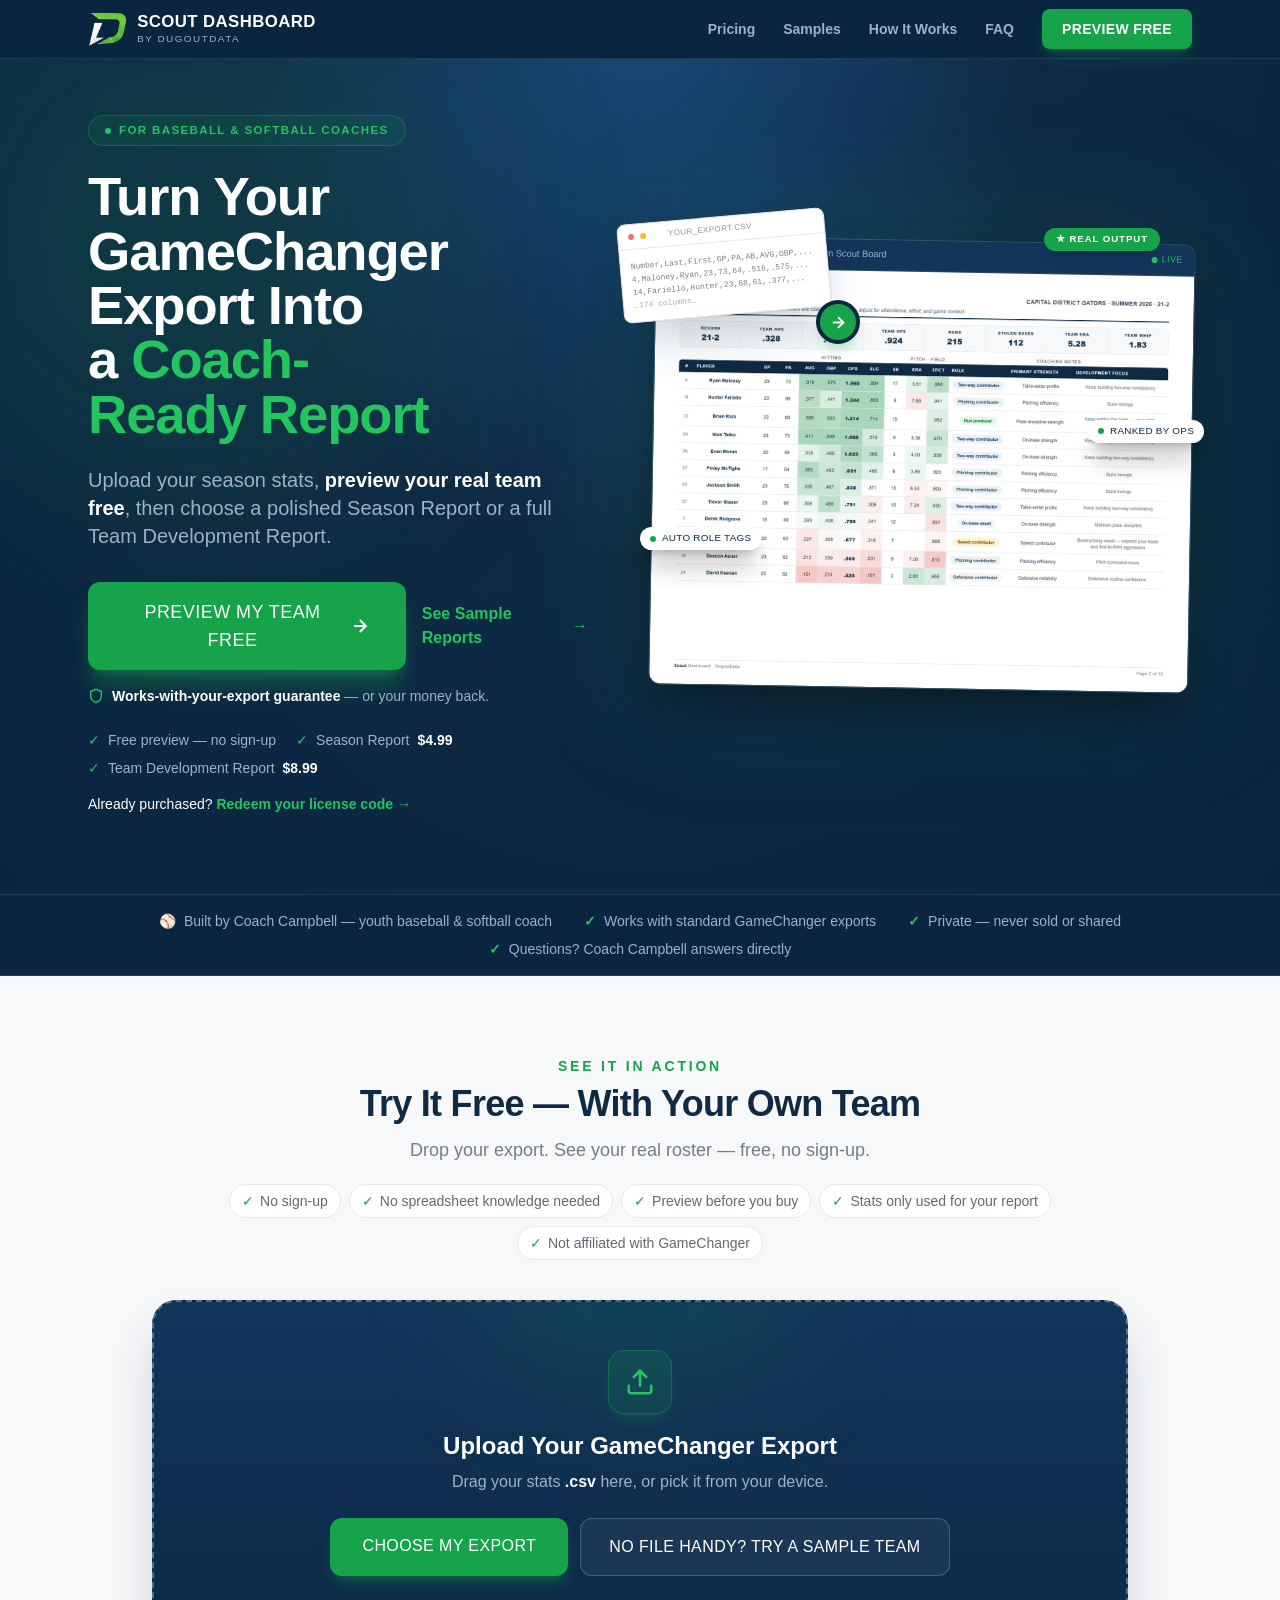
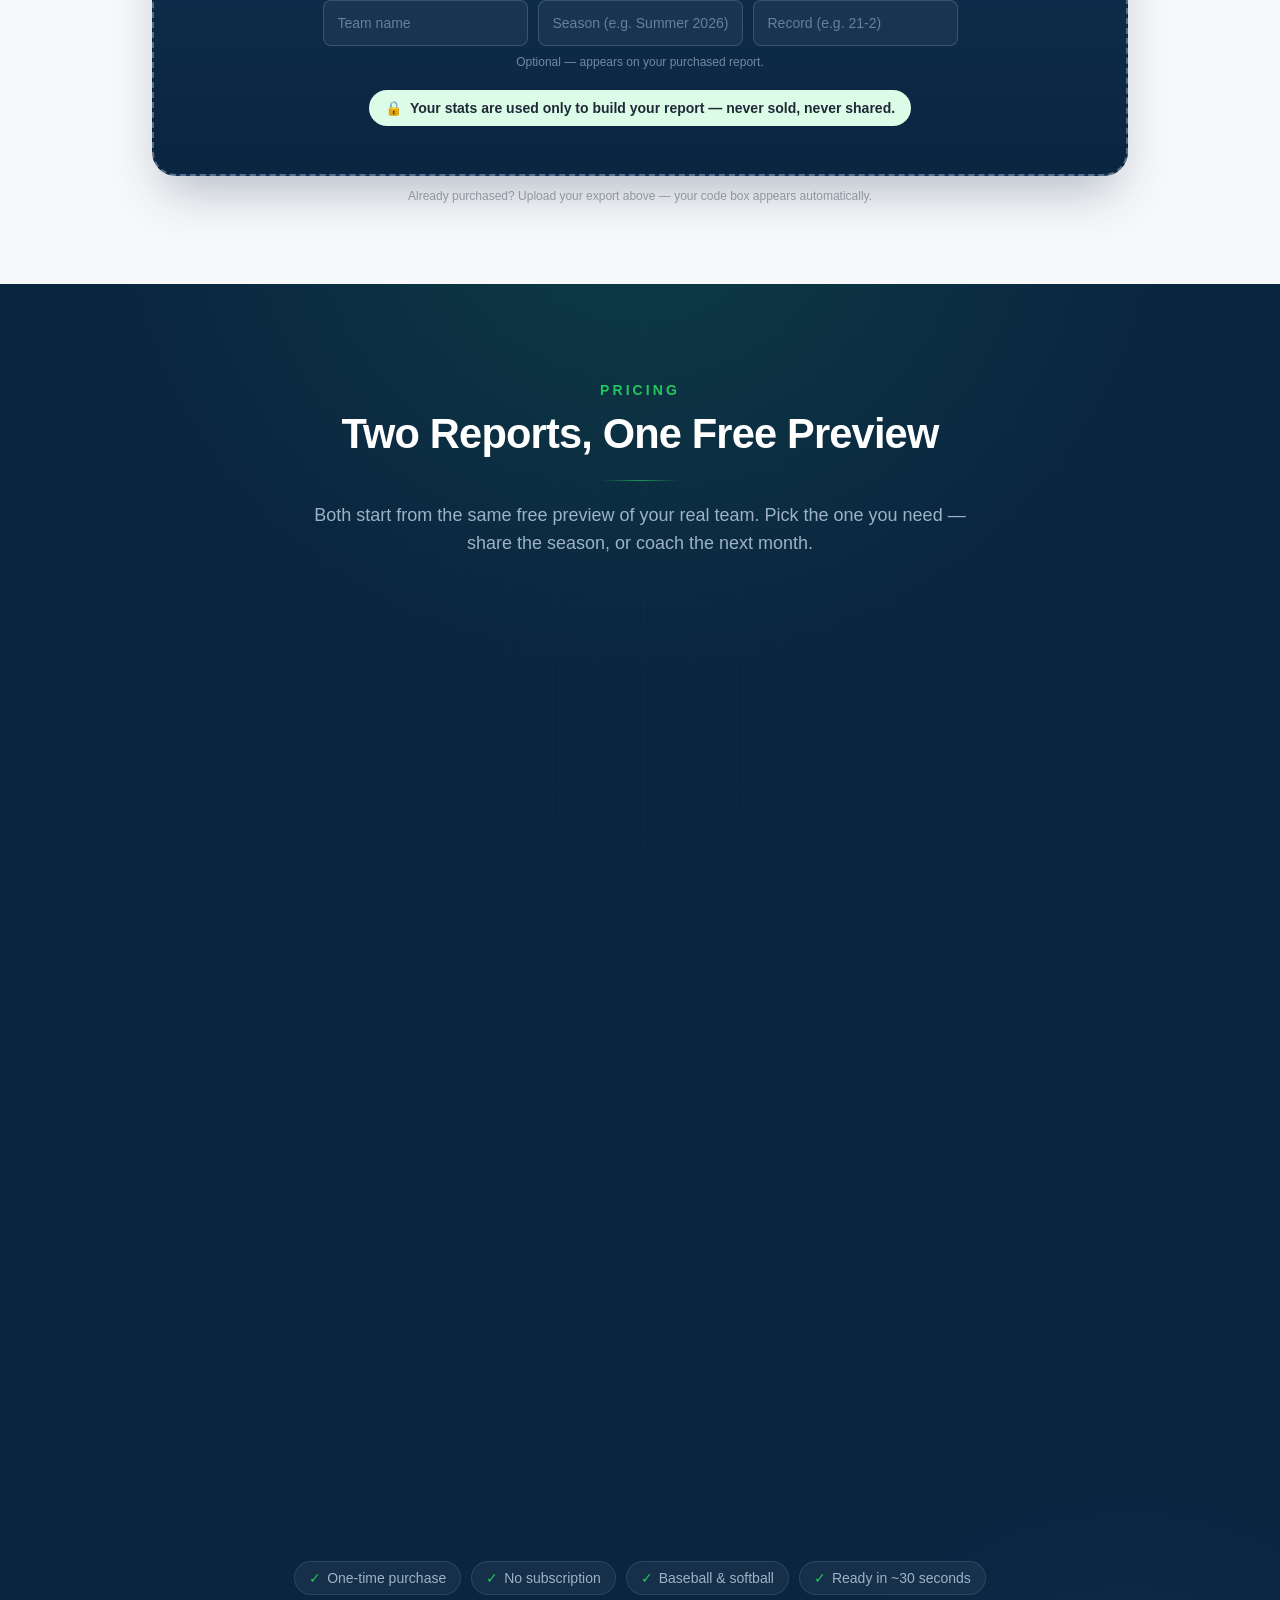
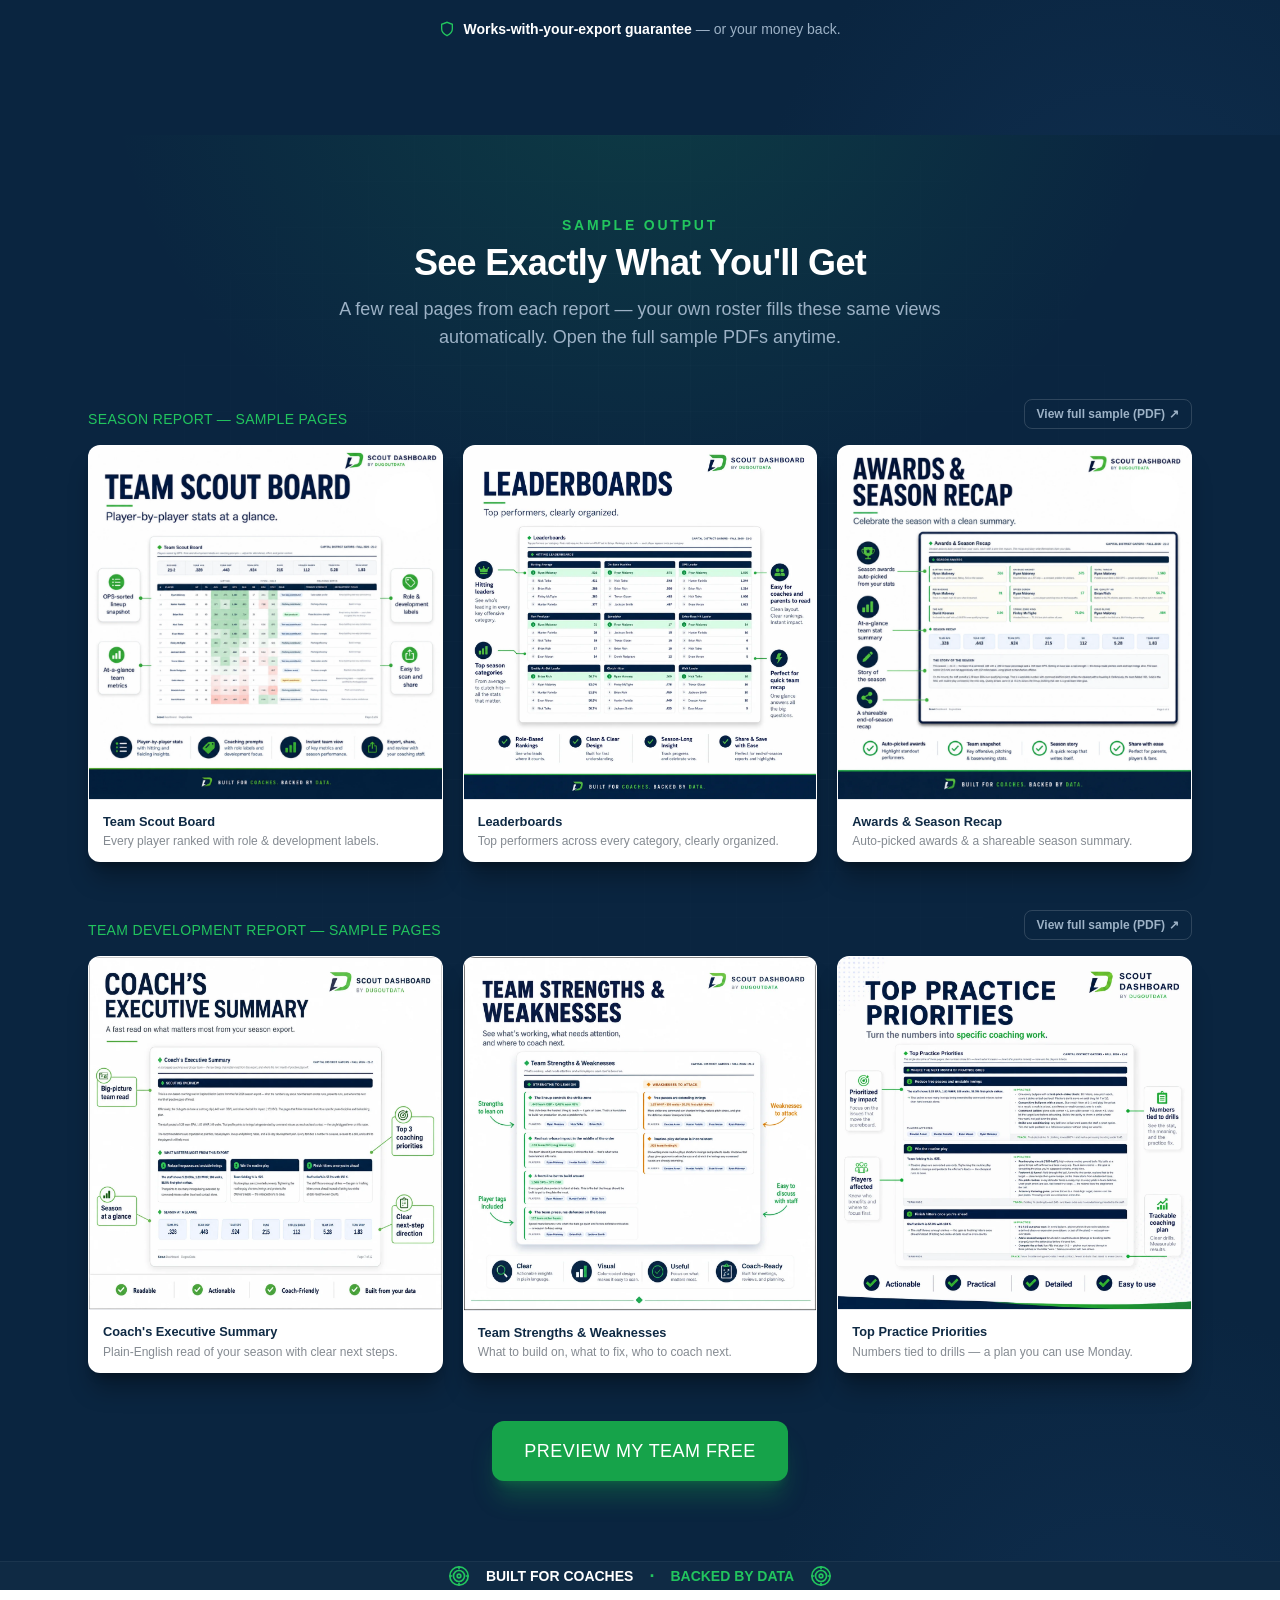
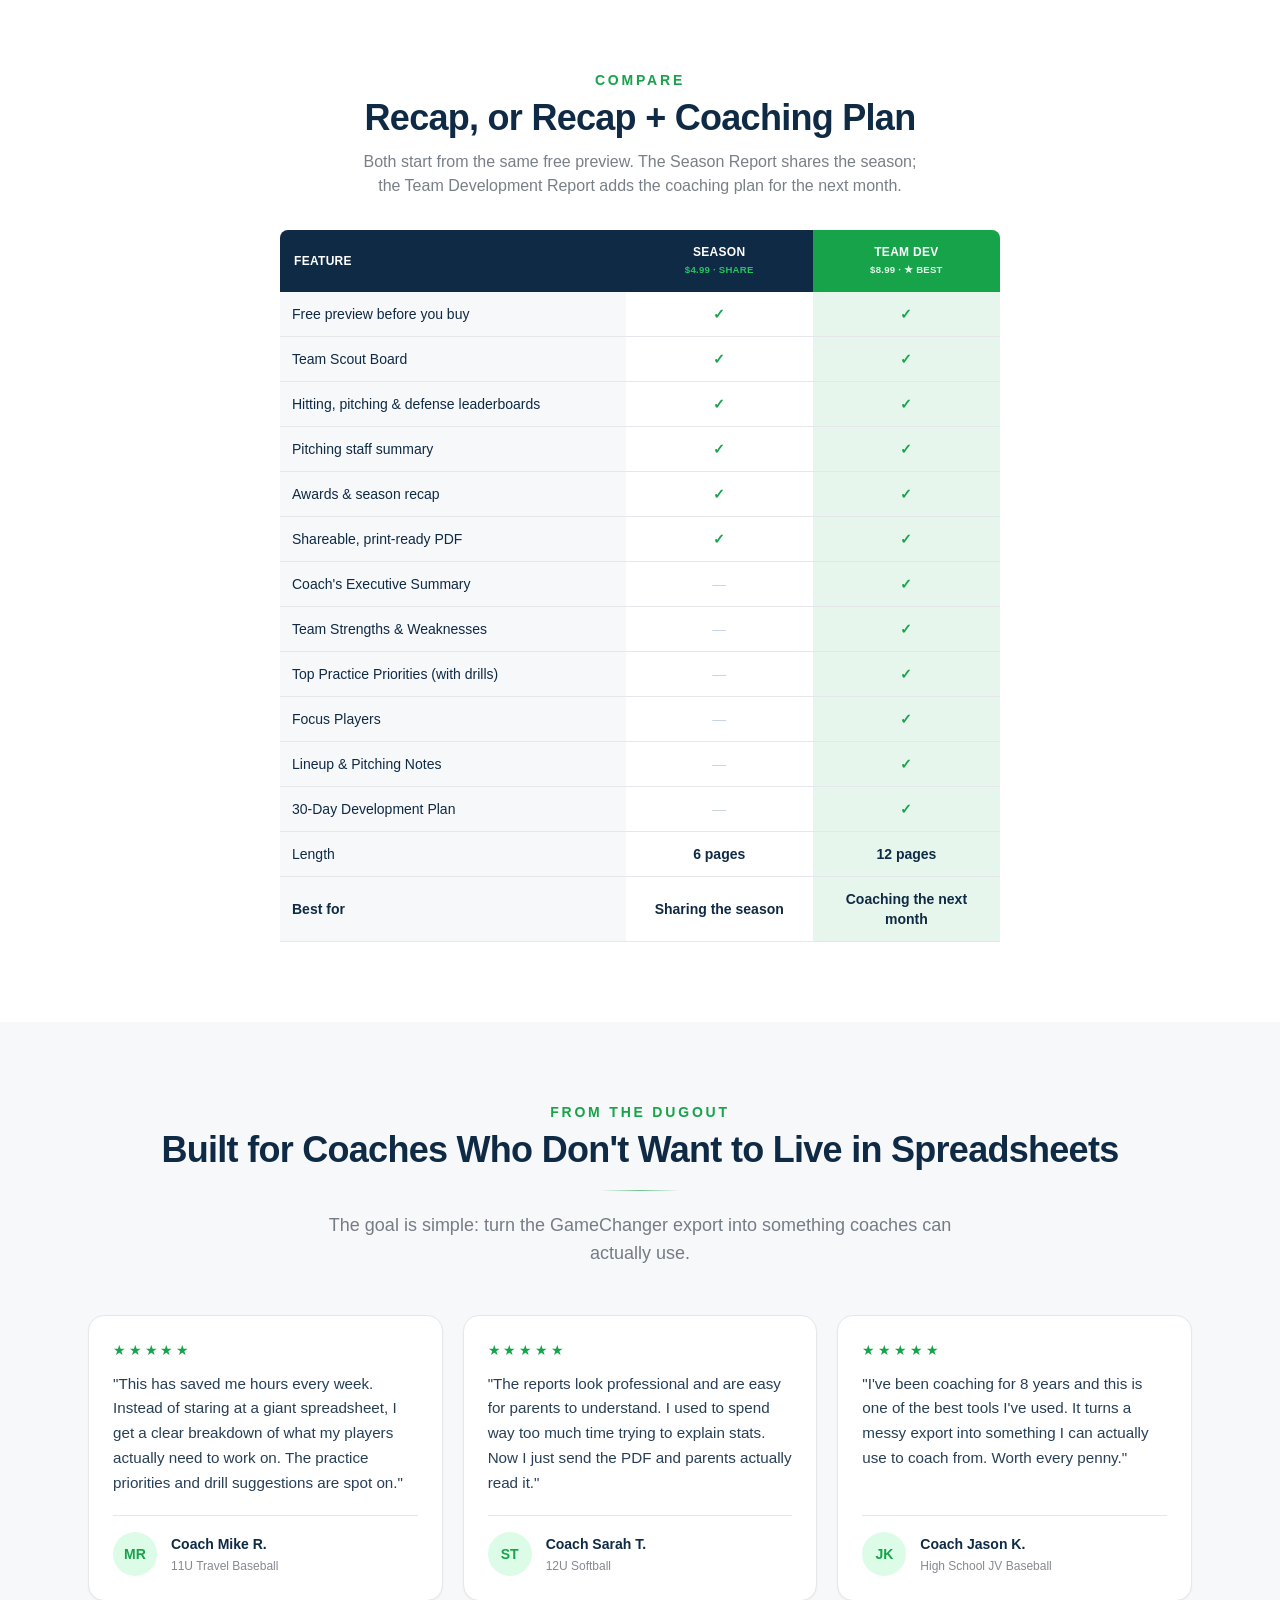
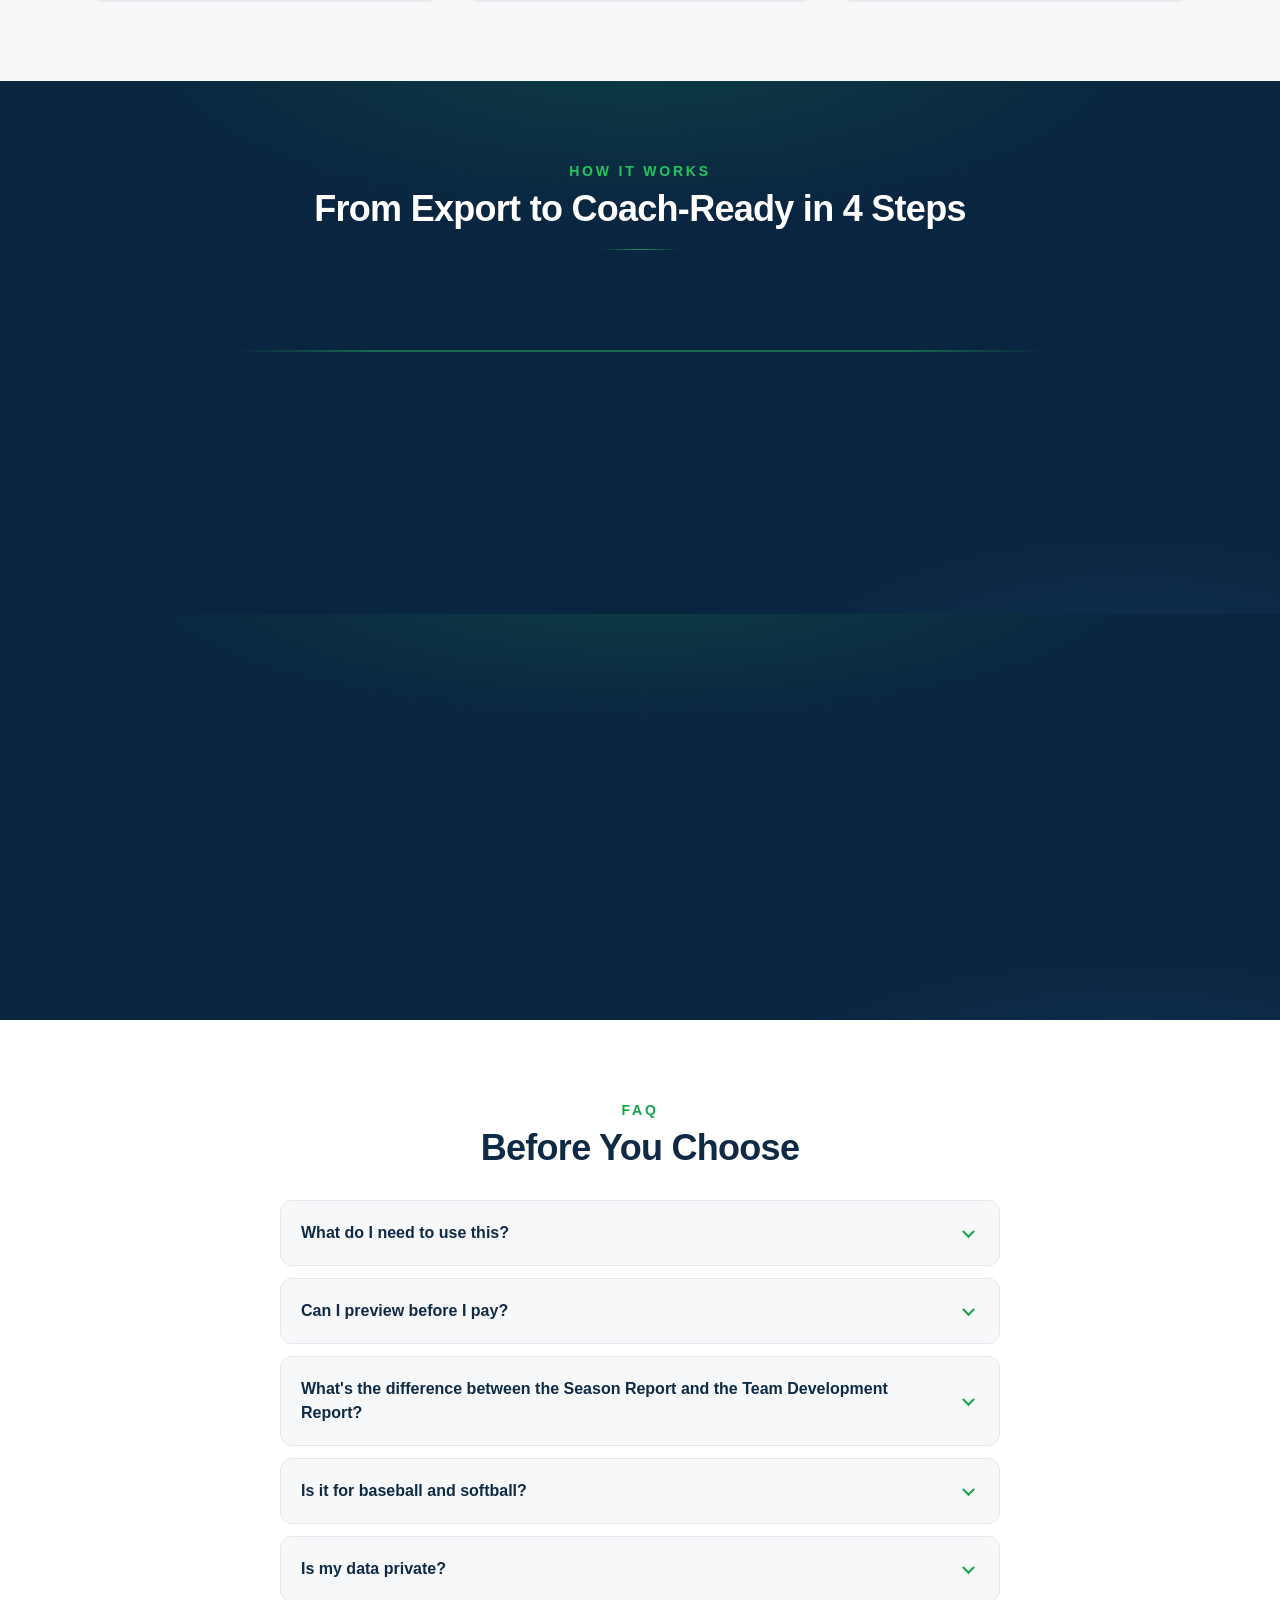
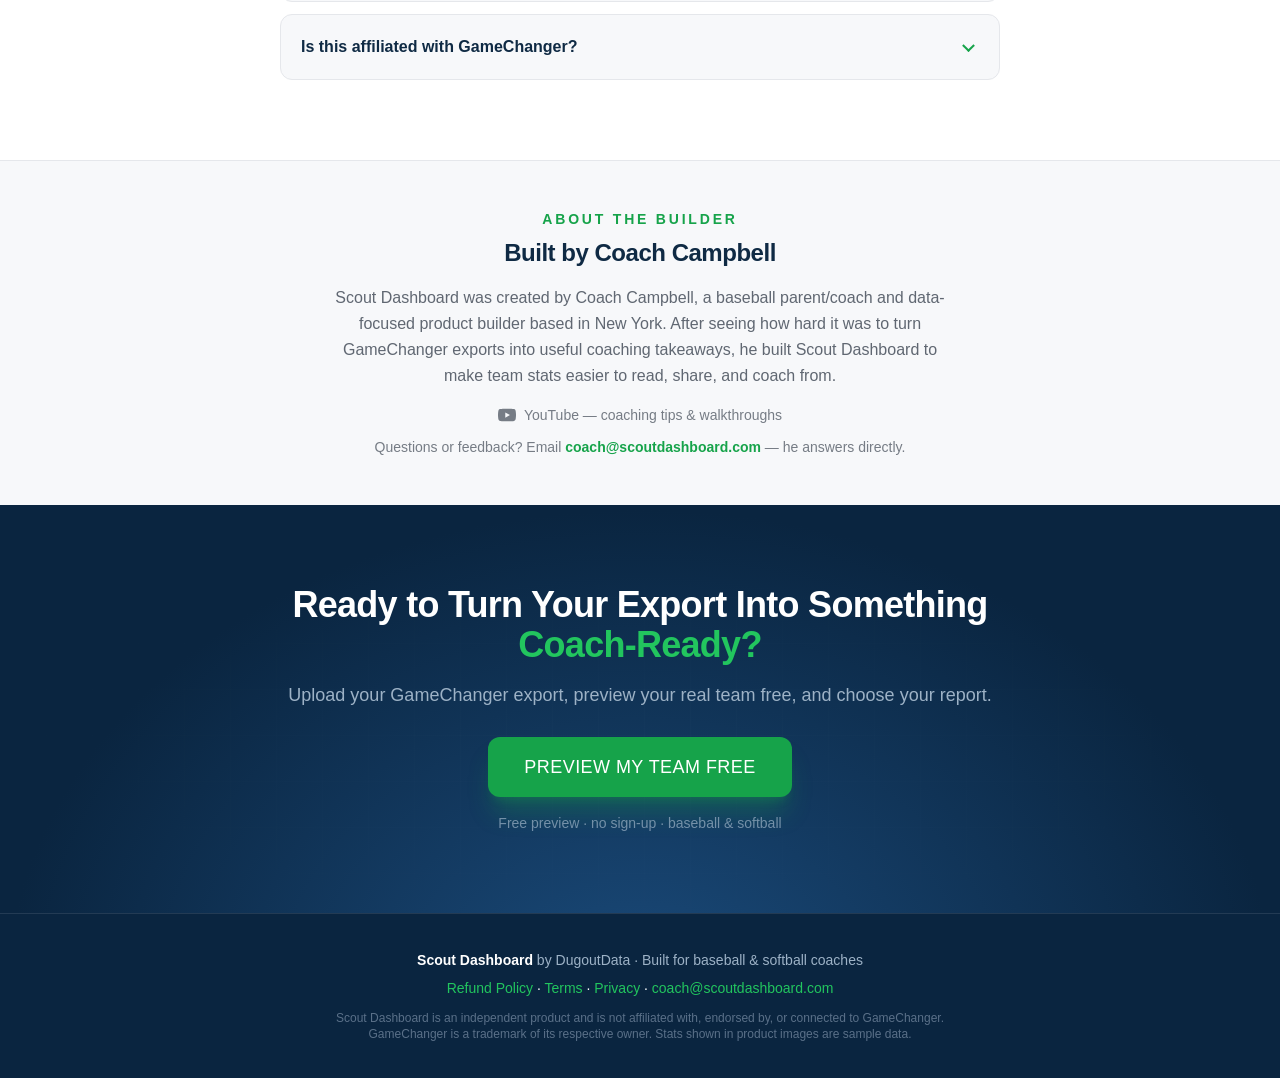
==== commit bf65b14a: "Add YouTube sameAs to Organization schema + link in About section Co-Authored-By: Claude Sonnet 4.6 " ====
--- a/index.html
+++ b/index.html
@@ -152,6 +152,7 @@
     "name": "DugoutData",
     "url": "https://www.scoutdashboard.com/",
     "logo": "https://www.scoutdashboard.com/img/logo.png",
+    "sameAs": ["https://www.youtube.com/channel/UCZSJCzG5h3SlpoKN8Pa510w"],
     "contactPoint": {
       "@type": "ContactPoint",
       "email": "coach@scoutdashboard.com",
@@ -804,6 +805,12 @@
     <div class="text-green font-display uppercase tracking-[.2em] text-sm font-semibold">About the Builder</div>
     <h2 class="font-display font-bold text-navy text-2xl sm:text-3xl mt-2">Built by Coach Campbell</h2>
     <p class="text-ink/70 text-base leading-relaxed mt-4">Scout Dashboard was created by Coach Campbell, a baseball parent/coach and data-focused product builder based in New York. After seeing how hard it was to turn GameChanger exports into useful coaching takeaways, he built Scout Dashboard to make team stats easier to read, share, and coach from.</p>
+    <div class="flex items-center justify-center gap-4 mt-4 flex-wrap">
+      <a href="https://www.youtube.com/channel/UCZSJCzG5h3SlpoKN8Pa510w" target="_blank" rel="noopener noreferrer" class="inline-flex items-center gap-2 text-sm text-ink/60 hover:text-red-600 transition font-medium">
+        <svg width="18" height="18" viewBox="0 0 24 24" fill="currentColor" class="text-red-500 shrink-0"><path d="M23.5 6.2a3 3 0 0 0-2.1-2.1C19.5 3.6 12 3.6 12 3.6s-7.5 0-9.4.5A3 3 0 0 0 .5 6.2 31.2 31.2 0 0 0 0 12a31.2 31.2 0 0 0 .5 5.8 3 3 0 0 0 2.1 2.1c1.9.5 9.4.5 9.4.5s7.5 0 9.4-.5a3 3 0 0 0 2.1-2.1A31.2 31.2 0 0 0 24 12a31.2 31.2 0 0 0-.5-5.8zM9.7 15.5V8.5l6.3 3.5-6.3 3.5z"/></svg>
+        YouTube — coaching tips &amp; walkthroughs
+      </a>
+    </div>
     <p class="text-ink/60 text-sm mt-3">Questions or feedback? Email <a href="mailto:coach@scoutdashboard.com" class="text-green hover:underline font-semibold">coach@scoutdashboard.com</a> — he answers directly.</p>
   </div>
 </section>
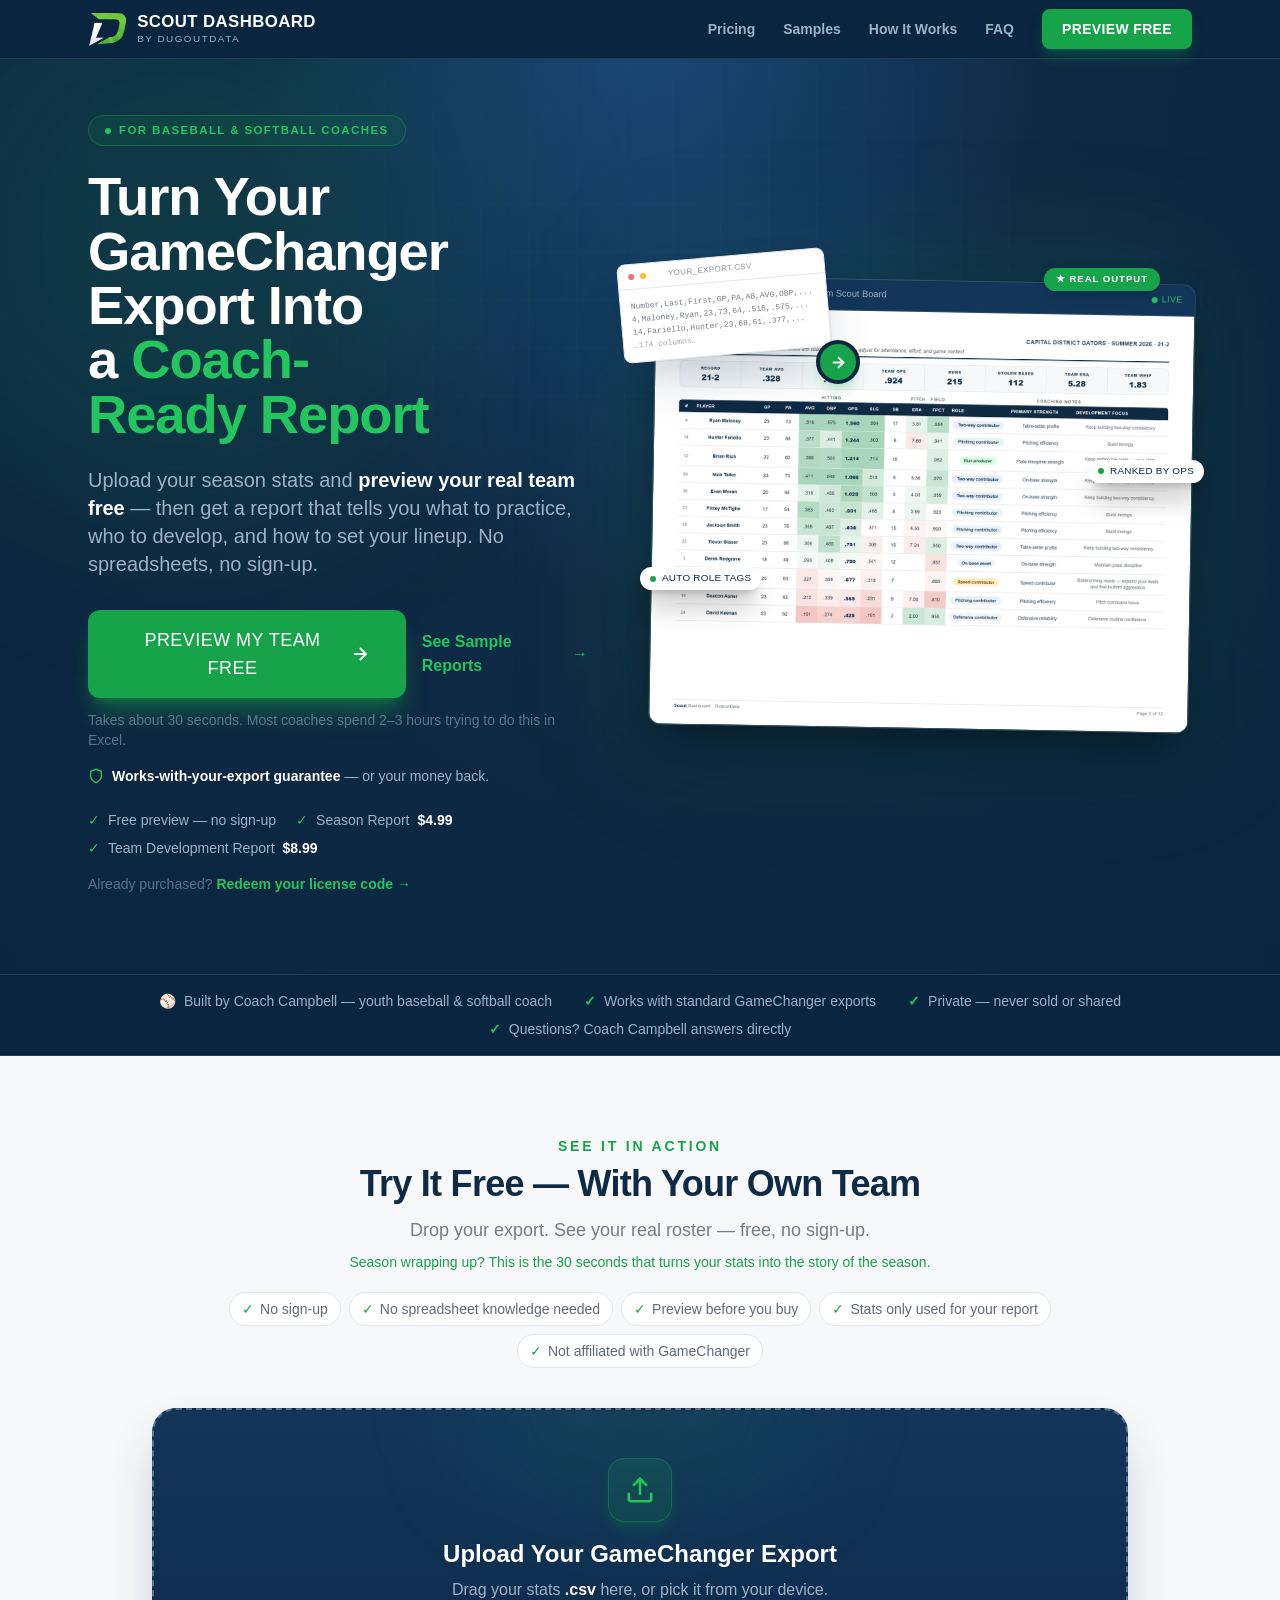
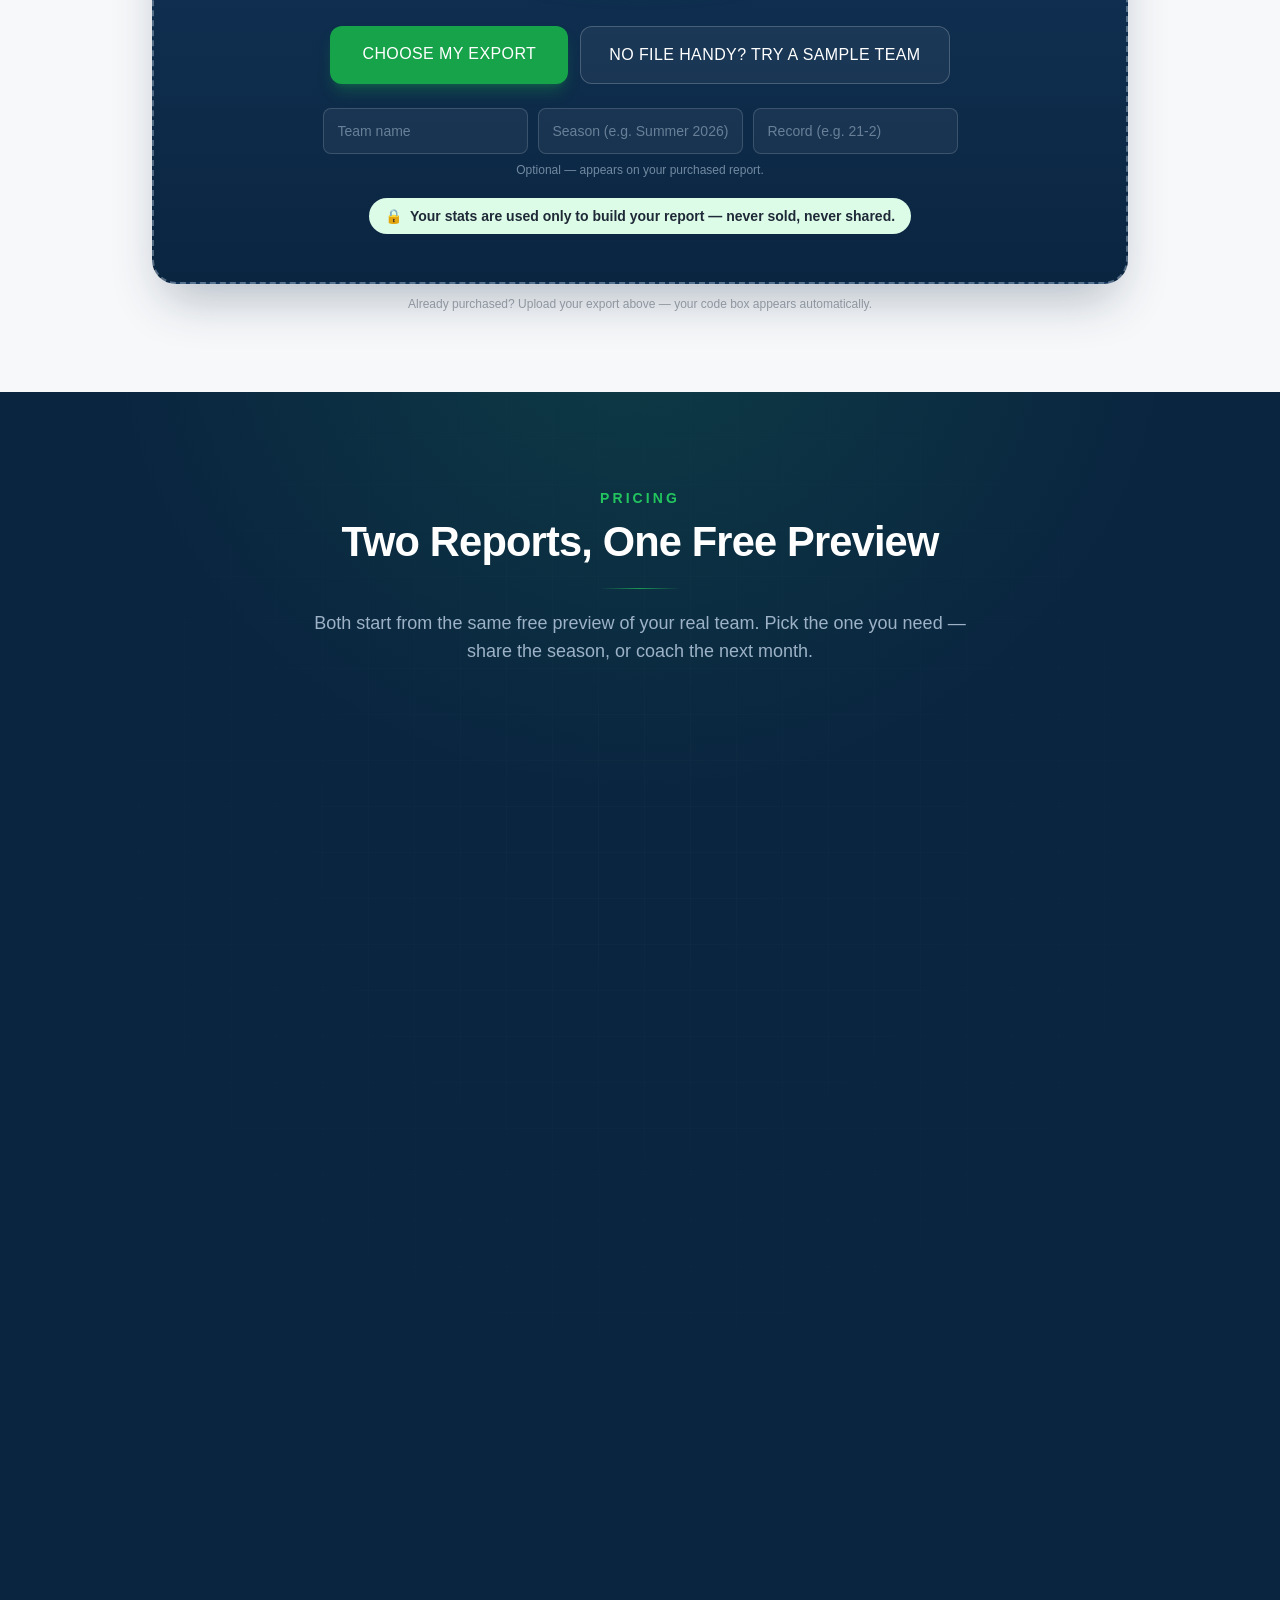
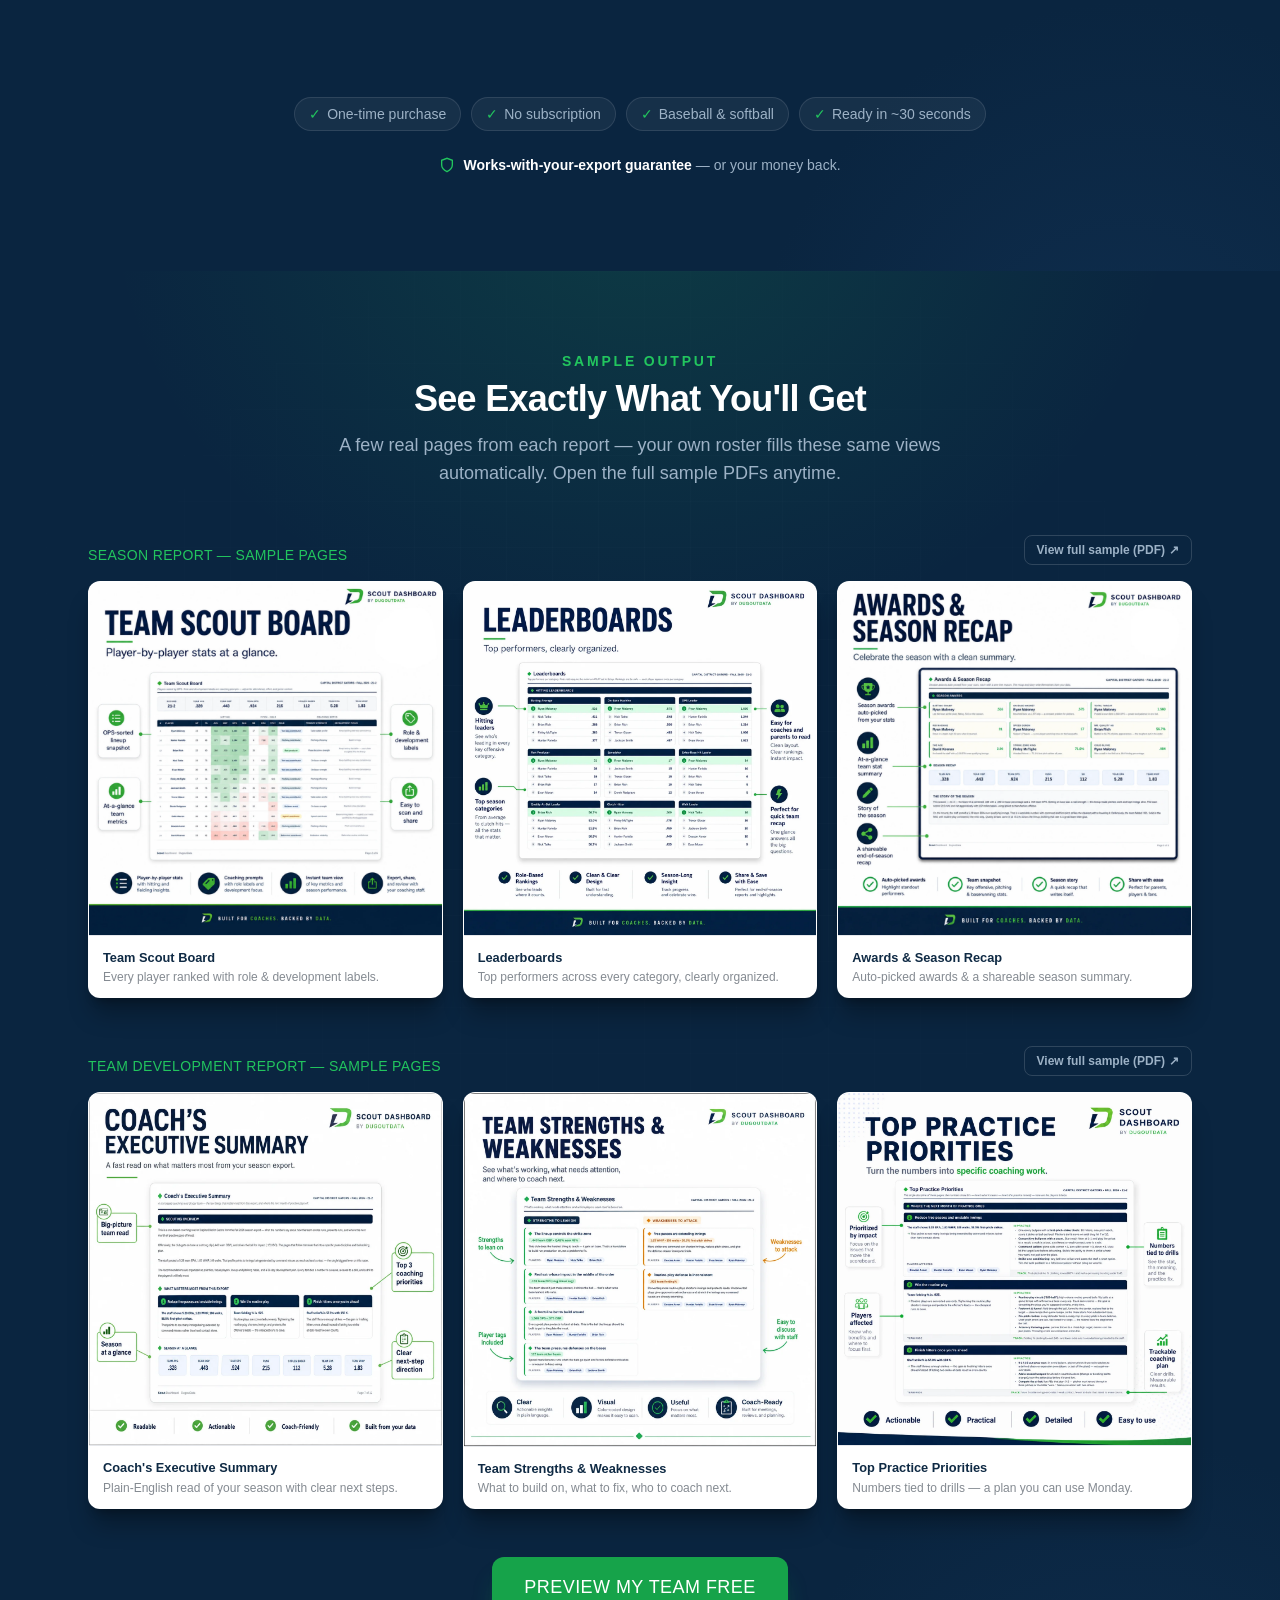
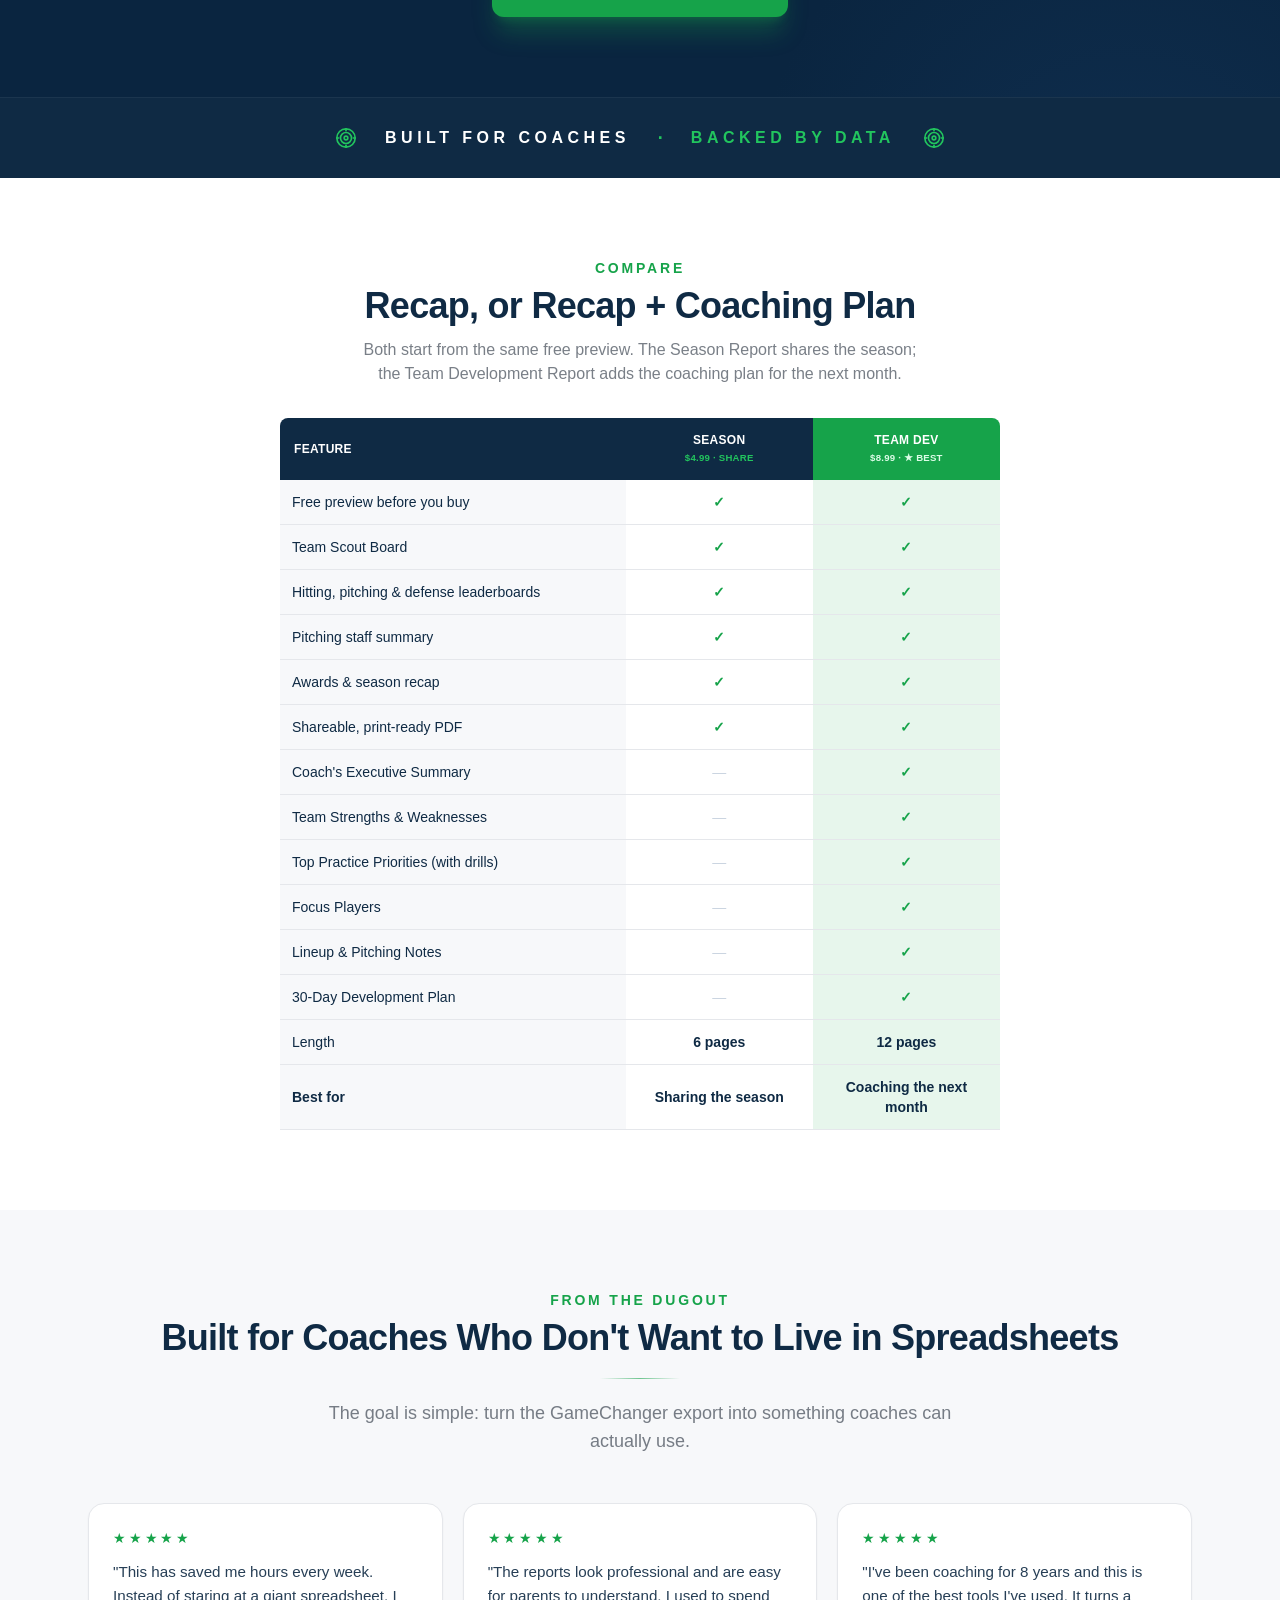
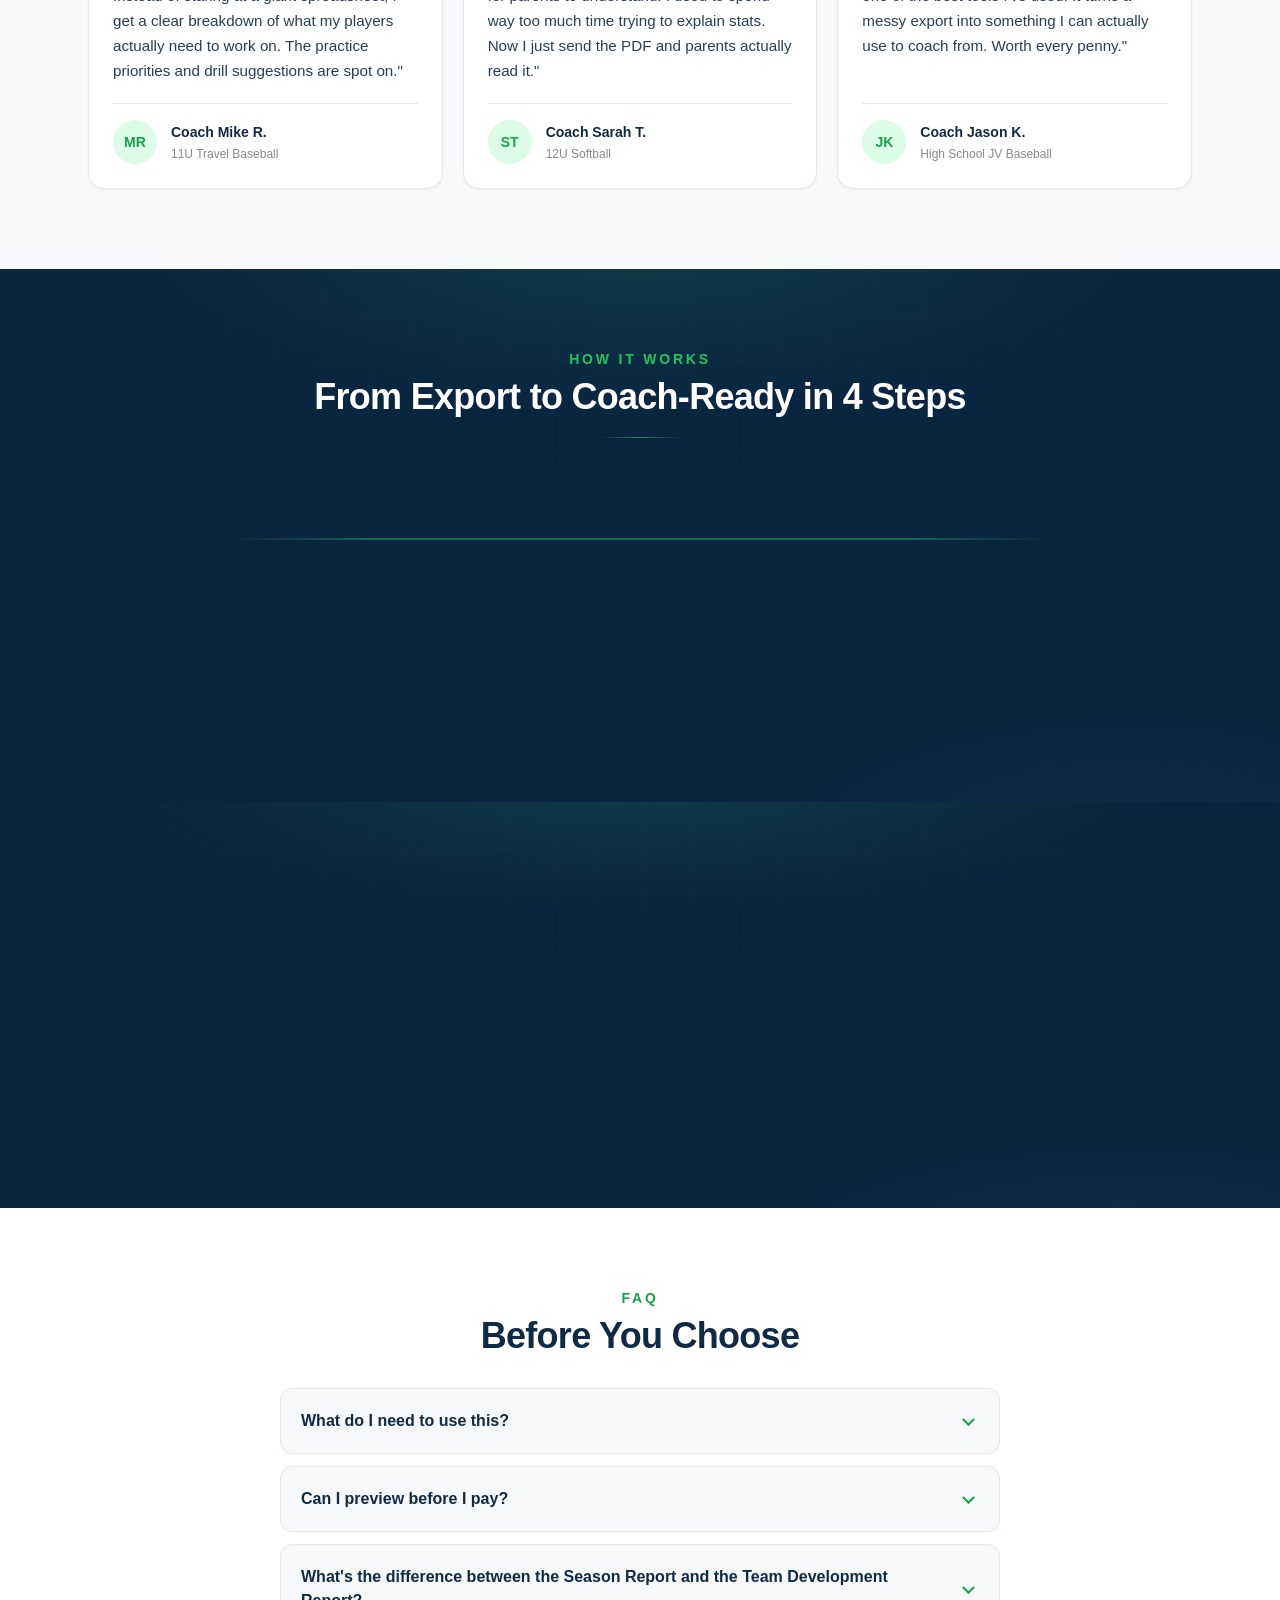
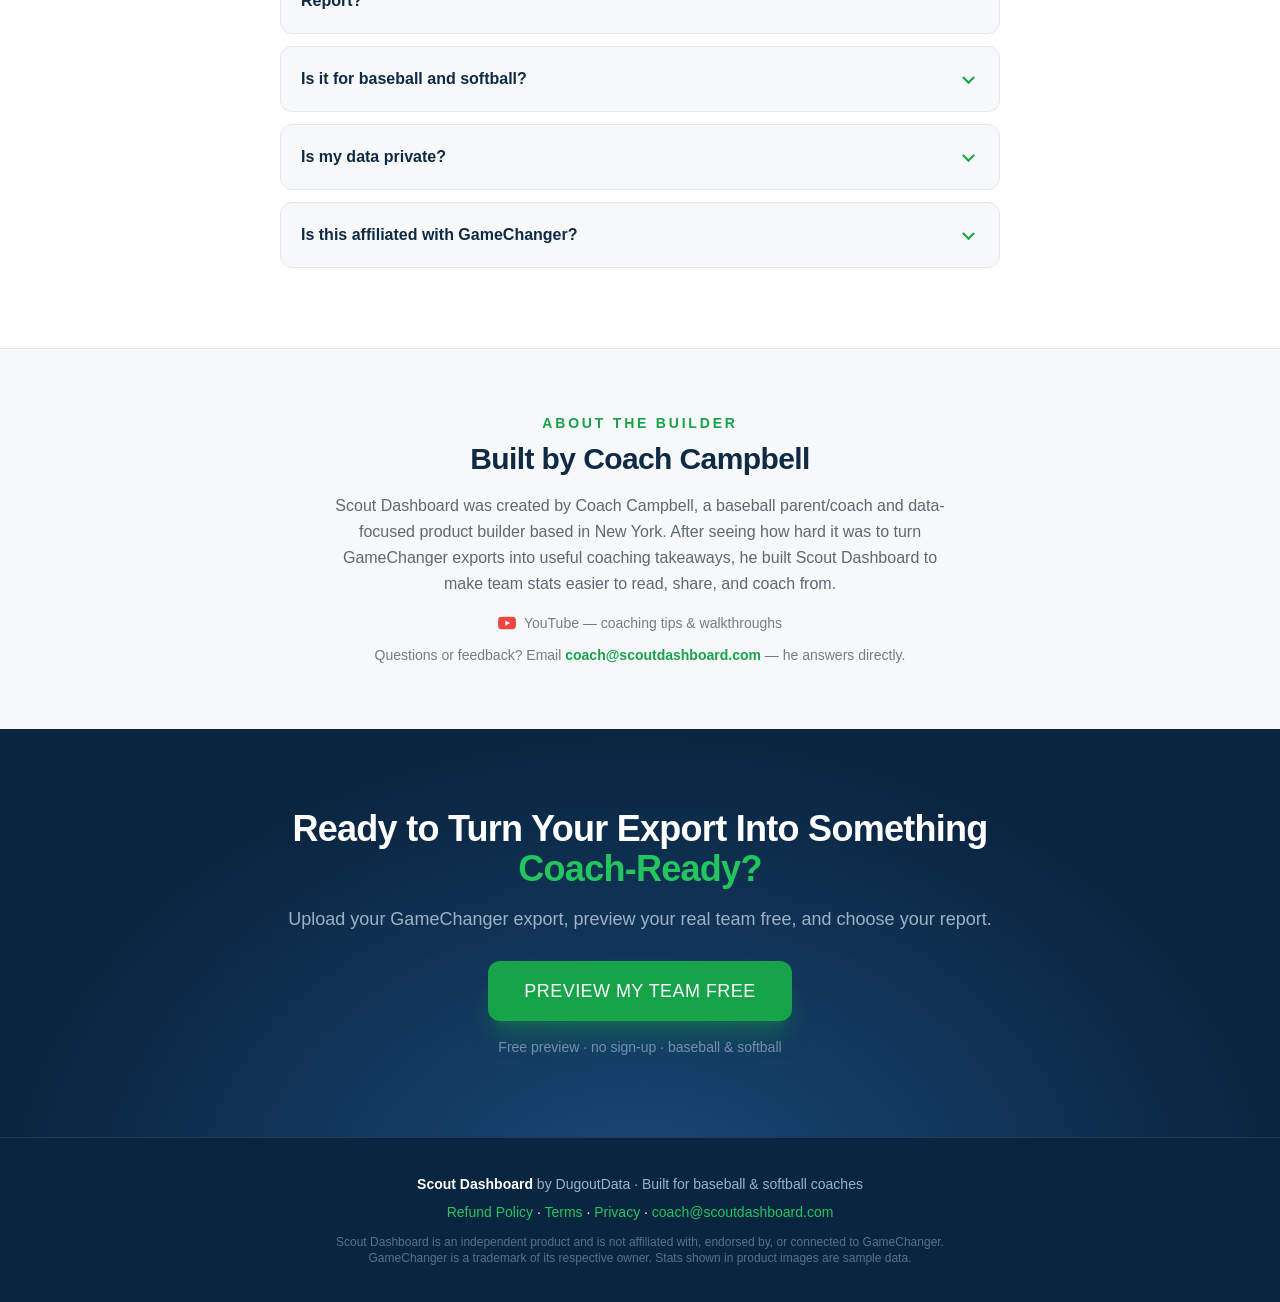
==== commit 1d708202: "Conversion pass: outcome copy, mobile save-for-later, rebuilt CSS - Hero subhead now sells outcomes " ====
--- a/index.html
+++ b/index.html
@@ -97,7 +97,7 @@
       "name": "What do I need to use this?",
       "acceptedAnswer": {
         "@type": "Answer",
-        "text": "A GameChanger baseball or softball stats export (the .csv you download from GameChanger). Upload it here and preview your team for free."
+        "text": "All you need is a GameChanger season stats export — the .csv file you can download directly from your team's GameChanger account. The export takes about 30 seconds to generate from the Stats tab in GameChanger and works for both baseball and softball. Once you have the file, drag it onto this page to get a free preview of your team's leaderboard and top player cards. No account, no spreadsheet setup, and no technical knowledge required — if you can download a file, you can use this."
       }
     },
     {
@@ -105,7 +105,7 @@
       "name": "Can I preview before I pay?",
       "acceptedAnswer": {
         "@type": "Answer",
-        "text": "Yes. Upload your export and preview your team leaderboard and top player cards before choosing a product. No sign-up required."
+        "text": "Yes — the preview is completely free and requires no sign-up or credit card. Upload your GameChanger export and within about 30 seconds you'll see your team leaderboard, your top hitter, top pitcher, and best defender from your actual stats. You only choose a product after you've seen the preview and decided it's useful. If the preview doesn't look right or your file doesn't work as expected, email coach@scoutdashboard.com before buying — that's what the guarantee is for."
       }
     },
     {
@@ -113,7 +113,7 @@
       "name": "What's the difference between the Season Report and the Team Development Report?",
       "acceptedAnswer": {
         "@type": "Answer",
-        "text": "The Season Report is a polished 6-page recap — Scout Board, leaderboards, pitching staff, and awards. The Team Development Report includes all of that (12 pages total) plus a coaching analysis: executive summary, strengths and weaknesses, practice priorities with drills, focus players, lineup and pitching notes, and a 30-day plan."
+        "text": "The Season Report ($4.99) is a 6-page polished recap built to share — it covers your Team Scout Board with every player ranked and labeled, hitting, pitching, and defense leaderboards, a pitching staff summary, and an auto-generated awards page. The Team Development Report ($8.99) includes all six of those pages plus six coaching analysis pages: a coach's executive summary, team strengths and weaknesses, top practice priorities with suggested drills, focus players, lineup and pitching notes, and a 30-day development plan. If your main goal is sharing a season summary with parents or players, the Season Report is the right call. If you want to use the data to make coaching decisions before the next practice or season, the Team Development Report is built for that. Both are PDFs you can download immediately and print or share digitally."
       }
     },
     {
@@ -121,7 +121,7 @@
       "name": "Is it for baseball and softball?",
       "acceptedAnswer": {
         "@type": "Answer",
-        "text": "Both. GameChanger exports the same stat categories for each, so everything works identically — travel, rec, Little League, or school ball."
+        "text": "It works for both baseball and softball without any changes. GameChanger exports the same stat structure for both sports, so the reports, leaderboards, and player cards are built the same way regardless of which you coach. It works at any competitive level — travel, rec, Little League, USSSA, or school ball — as long as your team uses GameChanger and has at least a partial season of stats recorded. The only requirement is that your GameChanger account has stats entered for the season you want to analyze."
       }
     },
     {
@@ -129,7 +129,7 @@
       "name": "Is my data private?",
       "acceptedAnswer": {
         "@type": "Answer",
-        "text": "Yes. Your stats are used only to generate your preview and files. They are never sold or shared, and there's no account to create."
+        "text": "Yes. Your stats are processed only to generate your preview and report, then immediately discarded — there's no database storing your players' information between sessions. No account is created, no email is collected unless you want a copy sent to your inbox, and your data is never sold, shared with third parties, or used for any purpose beyond generating your files. If you have specific privacy questions, email coach@scoutdashboard.com."
       }
     },
     {
@@ -137,7 +137,7 @@
       "name": "Is this affiliated with GameChanger?",
       "acceptedAnswer": {
         "@type": "Answer",
-        "text": "No. Scout Dashboard is an independent product built to work with GameChanger exports. It is not affiliated with, endorsed by, or connected to GameChanger."
+        "text": "No. Scout Dashboard is an independent product built by a coach, not affiliated with, endorsed by, or connected to GameChanger or its parent company. It simply reads the standard CSV export that GameChanger makes available to all team managers and coaches. GameChanger is a trademark of its respective owner. If you need help exporting your stats from GameChanger, their help center has step-by-step instructions."
       }
     }
   ]
@@ -380,7 +380,7 @@
         Turn Your GameChanger Export Into a <span class="text-green2">Coach-Ready Report</span>
       </h1>
       <p class="hrise d2 mt-6 text-ltblue text-lg sm:text-xl max-w-lg">
-        Upload your season stats, <b class="text-white">preview your real team free</b>, then choose a polished Season Report or a full Team Development Report.
+        Upload your season stats and <b class="text-white">preview your real team free</b> — then get a report that tells you what to practice, who to develop, and how to set your lineup. No spreadsheets, no sign-up.
       </p>
       <div class="hrise d3 mt-8 flex flex-col sm:flex-row sm:items-center gap-4">
         <a href="#demo" class="group bg-green hover:bg-green2 text-white text-center font-display uppercase tracking-wide text-lg px-9 py-4 rounded-xl shadow-xl shadow-green/40 hover:shadow-green/60 hover:-translate-y-0.5 transition inline-flex items-center justify-center gap-2.5">
@@ -389,6 +389,7 @@
         </a>
         <a href="#gallery" class="text-green2 hover:text-white font-semibold inline-flex items-center justify-center gap-1.5 transition">See Sample Reports <span aria-hidden="true">→</span></a>
       </div>
+      <p class="hrise d3 mt-3 text-sm text-ltblue/55">Takes about 30 seconds. Most coaches spend 2–3 hours trying to do this in Excel.</p>
       <p class="hrise d3 mt-4 text-sm text-ltblue flex items-center gap-2">
         <svg width="16" height="16" viewBox="0 0 24 24" fill="none" stroke="currentColor" stroke-width="2" class="text-green2 shrink-0"><path d="M12 22s8-4 8-10V5l-8-3-8 3v7c0 6 8 10 8 10z"/></svg>
         <span><b class="text-white">Works-with-your-export guarantee</b> — or your money back.</span>
@@ -462,6 +463,7 @@
     <div class="text-green font-display uppercase tracking-[.2em] text-sm font-semibold">See It In Action</div>
     <h2 class="font-display font-bold text-navy text-3xl sm:text-4xl mt-2">Try It Free — With Your Own Team</h2>
     <p class="text-ink/60 text-lg max-w-xl mx-auto mt-3">Drop your export. See your real roster — free, no sign-up.</p>
+    <p class="text-green font-medium text-sm mt-2">Season wrapping up? This is the 30 seconds that turns your stats into the story of the season.</p>
     <div id="purchaseMsg" style="display:none" class="max-w-xl mx-auto mt-5 bg-greenhl border border-green/30 text-green-800 rounded-xl px-4 py-3 text-sm font-medium">✓ Upload your GameChanger export below — your unlock code box will appear automatically after the preview loads.</div>
     <div class="flex flex-wrap justify-center gap-2 mt-5">
       <span class="inline-flex items-center gap-1.5 text-ink/70 text-xs sm:text-sm bg-white border border-line rounded-full px-3 py-1.5"><span class="text-green">✓</span> No sign-up</span>
@@ -485,6 +487,10 @@
           <label class="dz-pick inline-block bg-green hover:bg-green2 text-white font-display uppercase tracking-wide px-8 py-4 rounded-xl cursor-pointer shadow-lg shadow-green/30 transition" for="csvfile">Choose My Export</label>
           <input id="csvfile" type="file" accept=".csv,text/csv" class="hidden">
           <button id="sampleBtn" class="bg-white/5 border border-white/20 hover:border-green2 text-white font-display uppercase tracking-wide px-7 py-4 rounded-xl transition" type="button">No file handy? Try a sample team</button>
+        </div>
+        <div class="sm:hidden mt-5 max-w-sm mx-auto bg-white/5 border border-white/15 rounded-xl px-4 py-3.5 text-left">
+          <p class="text-ltblue text-sm leading-relaxed"><b class="text-white">On your phone?</b> Your GameChanger export lives on your computer — send yourself the link and preview your team tonight.</p>
+          <button id="sendLinkBtn" type="button" class="mt-3 w-full text-center text-sm text-green2 font-semibold border border-green/40 rounded-lg py-2.5 hover:bg-green/10 transition" onclick="(function(b){var u='https://www.scoutdashboard.com/';if(navigator.share){navigator.share({title:'Scout Dashboard — preview your team free',url:u}).catch(function(){});}else if(navigator.clipboard&&navigator.clipboard.writeText){navigator.clipboard.writeText(u).then(function(){b.textContent='✓ Link copied';});}})(this)">Send Me the Link</button>
         </div>
         <div class="dz-meta mt-6 flex flex-col sm:flex-row gap-2.5 justify-center max-w-xl mx-auto">
           <input id="metaTeam" type="text" placeholder="Team name" autocomplete="off" class="flex-1 bg-white/5 border border-white/15 rounded-lg px-3.5 py-3 text-white placeholder-ltblue/60 text-sm focus:outline-none focus:border-green">
@@ -600,7 +606,7 @@
             <li class="flex gap-2"><span class="text-green2 shrink-0">✓</span>Hitting, pitching &amp; defense leaderboards</li>
             <li class="flex gap-2"><span class="text-green2 shrink-0">✓</span>Pitching staff summary</li>
             <li class="flex gap-2"><span class="text-green2 shrink-0">✓</span>Awards &amp; season recap</li>
-            <li class="flex gap-2"><span class="text-green2 shrink-0">✓</span>Shareable, printable PDF</li>
+            <li class="flex gap-2"><span class="text-green2 shrink-0">✓</span>Ready to send to parents &amp; players in one click</li>
           </ul>
           <a href="#demo" class="mt-6 block text-center bg-white/10 hover:bg-white/15 border border-white/15 text-white font-display uppercase tracking-wide py-3.5 rounded-xl transition">Preview My Team Free</a>
         </div>
@@ -620,6 +626,7 @@
           <p class="text-ltblue text-sm mt-2">Everything in the Season Report, plus a full coaching plan.</p>
           <ul class="text-ltblue/90 text-sm space-y-2 mt-4 mb-1 flex-1">
             <li class="flex gap-2"><span class="text-green2 shrink-0">✓</span><span class="text-white font-medium">Everything in the Season Report</span></li>
+            <li class="flex gap-2"><span class="text-green2 shrink-0">✓</span><span class="text-white font-medium">Know exactly what to work on at Monday's practice</span></li>
             <li class="flex gap-2"><span class="text-green2 shrink-0">✓</span>Coach's Executive Summary</li>
             <li class="flex gap-2"><span class="text-green2 shrink-0">✓</span>Team Strengths &amp; Weaknesses</li>
             <li class="flex gap-2"><span class="text-green2 shrink-0">✓</span>Top Practice Priorities — with drills</li>
@@ -789,12 +796,12 @@
   <div class="max-w-3xl mx-auto px-4 sm:px-6">
     <div class="text-center"><div class="text-green font-display uppercase tracking-[.2em] text-sm font-semibold">FAQ</div><h2 class="font-display font-bold text-navy text-3xl sm:text-4xl mt-2">Before You Choose</h2></div>
     <div class="faq mt-8 space-y-3 [&_summary]:cursor-pointer [&_summary]:list-none [&_summary]:font-semibold [&_summary]:text-navy [&_details]:bg-graybg [&_details]:border [&_details]:border-line [&_details]:rounded-xl [&_details]:p-5 [&_p]:text-ink/70 [&_p]:text-sm [&_p]:mt-2">
-      <details><summary>What do I need to use this?</summary><p>A GameChanger baseball or softball stats export — the .csv file you download from your team's GameChanger account. (<a href="https://help.gc.com/hc/en-us/articles/360043583651-Exporting-Season-Stats" target="_blank" rel="noopener noreferrer">How to export your stats from GameChanger</a>) Upload it here and preview your team for free.</p></details>
-      <details><summary>Can I preview before I pay?</summary><p>Yes. Upload your export and preview your team leaderboard and top player cards before choosing a product. No sign-up required.</p></details>
-      <details><summary>What's the difference between the Season Report and the Team Development Report?</summary><p>The <b>Season Report</b> is a polished 6-page recap — Scout Board, leaderboards, pitching staff, and awards. The <b>Team Development Report</b> includes all of that (12 pages total) <i>plus</i> a coaching analysis: executive summary, strengths &amp; weaknesses, practice priorities with drills, focus players, lineup &amp; pitching notes, and a 30-day plan.</p></details>
-      <details><summary>Is it for baseball and softball?</summary><p>Both. GameChanger exports the same stat categories for each, so everything works identically — travel, rec, Little League, or school ball.</p></details>
-      <details><summary>Is my data private?</summary><p>Yes. Your stats are used only to generate your preview and files. They are never sold or shared, and there's no account to create.</p></details>
-      <details><summary>Is this affiliated with GameChanger?</summary><p>No. Scout Dashboard is an independent product built to work with GameChanger exports. It is not affiliated with, endorsed by, or connected to GameChanger.</p></details>
+      <details><summary>What do I need to use this?</summary><p>All you need is a GameChanger season stats export — the .csv file you download from your team's GameChanger account. The export takes about 30 seconds to generate from the Stats tab in GameChanger, and it works for both baseball and softball. (<a href="https://help.gc.com/hc/en-us/articles/360043583651-Exporting-Season-Stats" target="_blank" rel="noopener noreferrer">How to export your stats from GameChanger</a>) Once you have the file, drag it onto this page to get a free preview of your team's leaderboard and top player cards. No account, no spreadsheet setup, and no technical knowledge required.</p></details>
+      <details><summary>Can I preview before I pay?</summary><p>Yes — the preview is completely free and requires no sign-up or credit card. Upload your GameChanger export and within about 30 seconds you'll see your team leaderboard, your top hitter, top pitcher, and best defender from your actual stats. You only choose a product after you've seen the preview and decided it's useful. If the preview doesn't look right or your file doesn't work, email <a href="mailto:coach@scoutdashboard.com" class="text-green hover:underline">coach@scoutdashboard.com</a> before buying — that's what the guarantee is for.</p></details>
+      <details><summary>What's the difference between the Season Report and the Team Development Report?</summary><p>The <b>Season Report ($4.99)</b> is a 6-page polished recap built to share — it covers your Team Scout Board with every player ranked and labeled, hitting, pitching, and defense leaderboards, a pitching staff summary, and an auto-generated awards page. The <b>Team Development Report ($8.99)</b> includes all six of those pages plus six coaching analysis pages: an executive summary, team strengths &amp; weaknesses, top practice priorities with suggested drills, focus players, lineup &amp; pitching notes, and a 30-day development plan. If your goal is sharing a season summary with parents or players, the Season Report is the right call. If you want to use the data to coach the next month, the Team Development Report is built for that.</p></details>
+      <details><summary>Is it for baseball and softball?</summary><p>Both, without any changes. GameChanger exports the same stat structure for both sports, so the reports, leaderboards, and player cards are built identically regardless of which you coach. It works at any level — travel, rec, Little League, USSSA, or school ball — as long as your team uses GameChanger and has at least a partial season of stats recorded.</p></details>
+      <details><summary>Is my data private?</summary><p>Yes. Your stats are processed only to generate your preview and report, then immediately discarded — there's no database storing your players' information between sessions. No account is created, no email is collected unless you want a copy sent to your inbox, and your data is never sold, shared with third parties, or used for any purpose beyond generating your files. Questions? Email <a href="mailto:coach@scoutdashboard.com" class="text-green hover:underline">coach@scoutdashboard.com</a>.</p></details>
+      <details><summary>Is this affiliated with GameChanger?</summary><p>No. Scout Dashboard is an independent product built by a coach, not affiliated with, endorsed by, or connected to GameChanger or its parent company. It simply reads the standard CSV export that GameChanger makes available to all team managers and coaches. GameChanger is a trademark of its respective owner.</p></details>
     </div>
   </div>
 </section>
